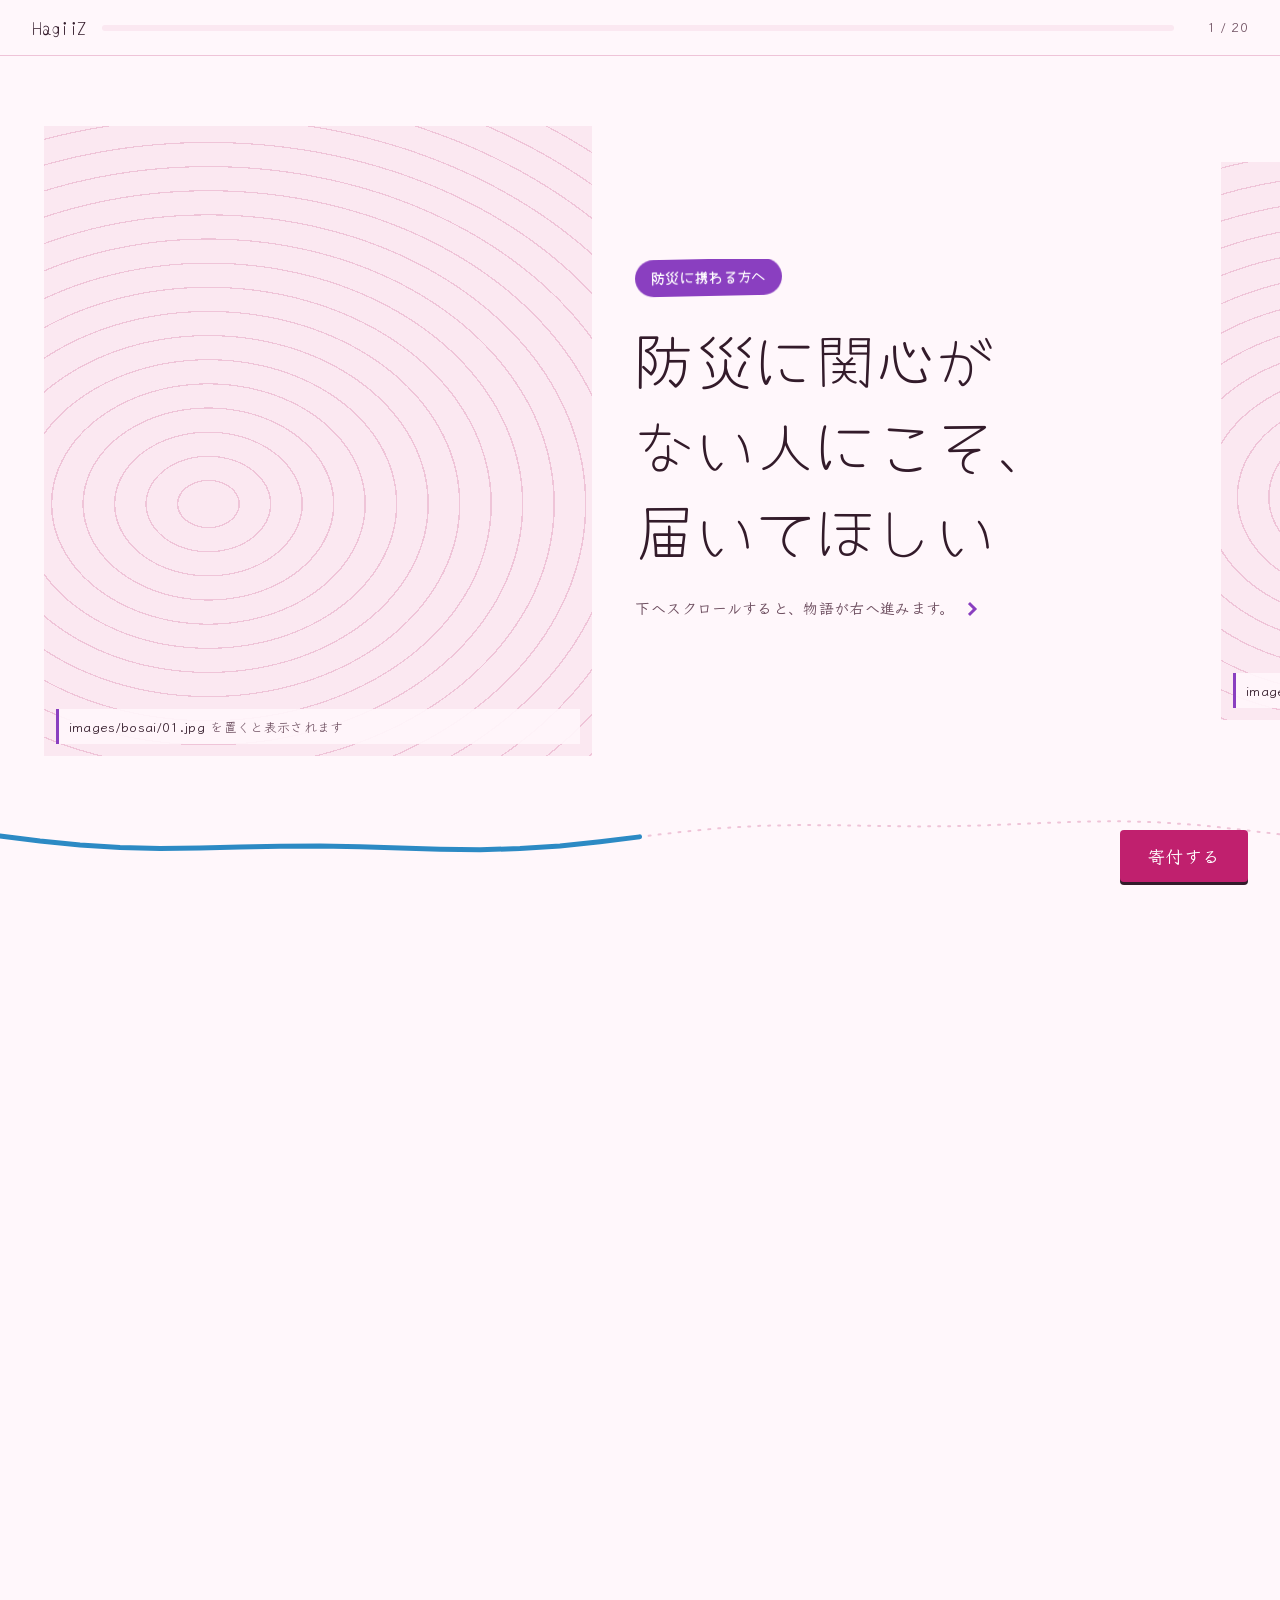
==== bosai.html @ 5668bf49 "Add files via upload" ====
<!doctype html>
<html lang="ja">
<head>
<meta charset="utf-8">
<meta name="viewport" content="width=device-width, initial-scale=1, viewport-fit=cover">
<title>防災に関心がない人にこそ、届いてほしい｜HagiiZ</title>
<meta name="description" content="防災に携わる方へ。本当に届けたい人は、防災の場にいない。東北大学発 HagiiZ 代表からのメッセージです。">

<!-- SNSで共有したときの表示（公開URLが決まったら https://〜 の部分を書き換えてください） -->
<meta property="og:type" content="article">
<meta property="og:title" content="防災に関心がない人にこそ、届いてほしい｜HagiiZ">
<meta property="og:description" content="防災に携わる方へ。本当に届けたい人は、防災の場にいない。東北大学発 HagiiZ 代表からのメッセージです。">
<meta property="og:image" content="https://USERNAME.github.io/REPOSITORY/images/ogp/bosai.jpg">
<meta name="twitter:card" content="summary_large_image">

<link rel="icon" href="data:image/svg+xml,<svg xmlns='http://www.w3.org/2000/svg' viewBox='0 0 100 100'><text y='.9em' font-size='90'>🌊</text></svg>">
<link rel="preconnect" href="https://fonts.googleapis.com">
<link rel="preconnect" href="https://fonts.gstatic.com" crossorigin>
<link href="https://fonts.googleapis.com/css2?family=Klee+One:wght@400;600&family=Yomogi&display=swap" rel="stylesheet">
<link rel="stylesheet" href="assets/css/style.css">
</head>
<body class="story" data-layer="bosai">

<header class="bar">
  <a class="logo" href="index.html">HagiiZ</a>
  <div class="bar-progress" role="progressbar" aria-label="読んだ量"><span class="bar-fill"></span></div>
  <span class="bar-count" aria-live="polite"></span>
</header>

<main id="story">
  <noscript><p style="padding:80px 20px">このページの表示には JavaScript を有効にしてください。</p></noscript>
</main>

<a class="btn btn--donate donate-fixed" data-donate href="#">寄付する</a>

<script src="assets/js/config.js"></script>
<script src="content/bosai.js"></script>
<script src="assets/js/common.js"></script>
<script src="assets/js/story.js"></script>
</body>
</html>
---- assets/css/style.css ----
:root {
  color-scheme: light;

  /* ブランドの基色 */
  --rose: #E24F93;          /* Webカラー。面・フレーム・大きな文字に */
  --rose-deep: #C0206E;     /* 白文字を載せる用（コントラスト 5.7:1） */
  --rose-pale: #FBD9E8;     /* うすいほう */

  --paper: #FFF7FB;         /* 読む面。ごく淡いピンク */
  --paper-2: #FBE8F1;
  --ink: #331B2A;           /* 濃い葡萄色。黒より刺さらない */
  --ink-2: #6E4F60;
  --contour: #EFC4D8;
  --water: #2C8AC4;         /* 水。ピンクとぶつからない澄んだ青 */
  --sun: #FFD84D;           /* 注意を引く黄 */

  --accent: var(--rose);
  --accent-ink: var(--rose-deep);
  --on-accent: #FFFFFF;

  --f-hand: "Yomogi", "Klee One", "Hiragino Maru Gothic ProN", "Yu Gothic", sans-serif;
  --f-body: "Klee One", "Hiragino Mincho ProN", "Yu Gothic", "Meiryo", sans-serif;
  --f-display: var(--f-hand);
  --f-pop: var(--f-hand);
  --f-num: var(--f-hand);

  --bar-h: 56px;
  --safe-b: env(safe-area-inset-bottom, 0px);
}

/* 分野ごとの色（すべて基色と同じ温度に揃える） */
[data-layer="doboku"]  { --accent: #F2B035; --accent-ink: #8A5B00; --on-accent: #331B2A; }  /* 安全標識の黄 */
[data-layer="bosai"]   { --accent: #8A3FC0; --accent-ink: #6E2AA0; --on-accent: #FFFFFF; }  /* 警戒レベルの紫 */
[data-layer="science"] { --accent: #17A67F; --accent-ink: #0E7357; --on-accent: #FFFFFF; }  /* 観察ノートの緑 */

*, *::before, *::after { box-sizing: border-box; }

html { -webkit-text-size-adjust: 100%; }

body {
  margin: 0;
  background: var(--paper);
  color: var(--ink);
  font-family: var(--f-body);
  font-size: 17px;
  line-height: 1.9;
  letter-spacing: 0.02em;
  font-feature-settings: "palt" 0;
}

img { max-width: 100%; display: block; }
a { color: inherit; }

:focus-visible {
  outline: 3px solid var(--accent);
  outline-offset: 3px;
}

strong { font-weight: 700; }

/* ---------- 等高線の地模様（画像が無いときの表示） ---------- */
.img-slot {
  position: relative;
  width: 100%;
  height: 100%;
  min-height: 200px;
  overflow: hidden;
  background-color: var(--paper-2);
  background-image:
    repeating-radial-gradient(ellipse 120% 80% at 30% 60%,
      transparent 0 30px, var(--contour) 30px 31.5px);
  background-blend-mode: normal;
}
.img-slot img {
  width: 100%;
  height: 100%;
  object-fit: cover;
}
.img-slot.has-img { background: none; }
.img-label {
  position: absolute;
  left: 12px;
  bottom: 12px;
  right: 12px;
  font-size: 13px;
  line-height: 1.5;
  color: var(--ink-2);
  background: rgba(255, 247, 251, 0.92);
  padding: 8px 10px;
  border-left: 3px solid var(--accent);
}
.img-label code {
  font-family: var(--f-body);
  font-weight: 700;
  color: var(--ink);
}
.img-slot.has-img .img-label { display: none; }

/* ---------- ボタン ---------- */
.btn {
  display: inline-flex;
  align-items: center;
  justify-content: center;
  min-height: 52px;
  padding: 0 28px;
  border-radius: 4px;
  font-family: var(--f-body);
  font-weight: 700;
  font-size: 17px;
  text-decoration: none;
  letter-spacing: 0.06em;
  transition: transform .15s ease, box-shadow .15s ease;
}
.btn--donate {
  background: var(--rose-deep);
  color: #fff;
  box-shadow: 0 3px 0 var(--ink);
}
.btn--donate:hover { transform: translateY(-1px); box-shadow: 0 4px 0 var(--ink); }
.btn--donate:active { transform: translateY(2px); box-shadow: 0 1px 0 var(--ink); }
.btn--sub {
  border: 2px solid var(--ink);
  color: var(--ink);
  background: var(--paper);
}
.btn--sub:hover { background: var(--ink); color: var(--paper); }

/* =========================================================
   トップページ
   ========================================================= */

.top-head {
  display: flex;
  align-items: center;
  gap: 16px;
  flex-wrap: wrap;
  padding: 16px clamp(16px, 4vw, 48px);
}
.logo {
  font-family: var(--f-num);
  font-weight: 400;
  font-size: 26px;
  letter-spacing: -0.02em;
  text-decoration: none;
}
.head-tag {
  font-size: 13px;
  font-weight: 700;
  color: var(--ink-2);
  border: 2px solid var(--ink);
  border-radius: 999px;
  padding: 3px 12px;
}

.eyebrow {
  display: inline-block;
  margin: 0 0 14px;
  border: 2px solid var(--ink);
  font-family: var(--f-pop);
  font-weight: 400;
  font-size: 14px;
  color: var(--ink);
  background: var(--sun);
  padding: 5px 14px;
  border-radius: 999px;
  transform: rotate(-1.2deg);
}

/* ---- ヒーロー：ミニ模型 ---- */
.hero2 {
  background: var(--rose);
  color: #fff;
  border-bottom: 4px solid var(--ink);
  padding: clamp(28px, 5vw, 68px) clamp(16px, 4vw, 48px) clamp(44px, 6vw, 84px);
  background: var(--rose);
  border-bottom: 3px solid var(--ink);
}
.hero2 .eyebrow { background: var(--paper); }
.hero2-inner {
  max-width: 1200px;
  margin: 0 auto;
  display: grid;
  grid-template-columns: minmax(0, 1fr) minmax(0, 1.05fr);
  gap: clamp(28px, 4vw, 64px);
  align-items: center;
}
.hero2 h1 {
  font-family: var(--f-pop);
  font-weight: 400;
  font-size: clamp(30px, 5.2vw, 60px);
  line-height: 1.35;
  letter-spacing: -0.01em;
  margin: 0 0 20px;
  word-break: auto-phrase;
}
.model-water { transform: none; }
.hero2-lead {
  margin: 0;
  color: #fff;
  font-size: 19px;
  font-weight: 600;
  line-height: 1.85;
  max-width: 30em;
}

.model-wrap { text-align: center; }
.model {
  border: 4px solid var(--ink);
  border-radius: 18px;
  overflow: hidden;
  box-shadow: 8px 8px 0 var(--ink);
  background: #EAF0F2;
}
.model svg { display: block; width: 100%; height: auto; }
.model-water { transition: y .7s cubic-bezier(.3,.8,.4,1), height .7s cubic-bezier(.3,.8,.4,1); }
.model-flood { transition: opacity .5s ease .5s; }
.model.is-flooded .model-flood { opacity: .8; }

.model-rain.is-raining line { animation: drop .75s linear; }
.model-rain.is-raining { opacity: 1; }
@keyframes drop {
  from { transform: translateY(0); opacity: 0; }
  20%  { opacity: 1; }
  to   { transform: translateY(230px); opacity: 0; }
}

.model-caption {
  color: #fff;
  min-height: 3.4em;
  margin: 18px 0 14px;
  font-family: var(--f-pop);
  font-weight: 600;
  font-size: clamp(19px, 1.8vw, 21px);
  line-height: 1.7;
}
.model-actions {
  display: flex;
  align-items: center;
  justify-content: center;
  gap: 16px;
  flex-wrap: wrap;
}
.btn--pour {
  background: var(--sun);
  color: var(--ink);
  border: 0;
  cursor: pointer;
  font-family: var(--f-pop);
  box-shadow: 0 4px 0 var(--ink);
}
.btn--pour:hover { transform: translateY(-2px); box-shadow: 0 6px 0 var(--ink); }
.btn--pour:active { transform: translateY(3px); box-shadow: 0 1px 0 var(--ink); }
.btn-text {
  background: none;
  border: 0;
  cursor: pointer;
  font-family: var(--f-body);
  font-size: 15px;
  color: #fff;
  text-decoration: underline;
  text-underline-offset: 3px;
  padding: 8px;
}

/* ---- 数字 ---- */
.stats {
  background: var(--ink);
  color: var(--paper);
  border-bottom: 3px solid var(--ink);
  padding: clamp(28px, 4vw, 48px) clamp(16px, 4vw, 48px);
}
.stats ul {
  max-width: 1200px;
  margin: 0 auto;
  padding: 0;
  list-style: none;
  display: grid;
  grid-template-columns: repeat(4, 1fr);
  gap: clamp(16px, 2vw, 32px);
}
.stats li {
  display: flex;
  flex-direction: column;
  gap: 2px;
  border-left: 3px solid var(--sun);
  padding-left: 16px;
}
.stats-num {
  font-family: var(--f-num);
  font-weight: 400;
  font-size: clamp(38px, 5vw, 60px);
  line-height: 1;
  color: var(--sun);
}
.stats-unit { font-family: var(--f-pop); font-weight: 700; font-size: 15px; }
.stats-label { font-size: 13px; line-height: 1.6; color: rgba(255, 247, 251, .82); }

/* ---- 流れる帯 ---- */
.ticker {
  overflow: hidden;
  background: var(--rose-pale);
  border-top: 3px solid var(--ink);
  border-bottom: 3px solid var(--ink);
  padding: 10px 0;
}
.ticker-track {
  display: flex;
  width: max-content;
  gap: 40px;
  animation: ticker 38s linear infinite;
}
.ticker-track span {
  font-family: var(--f-pop);
  font-weight: 400;
  font-size: 18px;
  white-space: nowrap;
}
.ticker-track span::before { content: "#"; opacity: .45; margin-right: 3px; }
@keyframes ticker { to { transform: translateX(-50%); } }
@media (prefers-reduced-motion: reduce) { .ticker-track { animation: none; } }

/* ---- 代表のあいさつ ---- */
.greeting { padding: clamp(40px, 6vw, 80px) clamp(16px, 4vw, 48px); }
.greeting-inner {
  max-width: 1200px;
  margin: 0 auto;
  display: grid;
  grid-template-columns: minmax(0, 0.8fr) minmax(0, 1.4fr);
  gap: clamp(24px, 4vw, 56px);
  align-items: center;
}
.greeting h2 {
  word-break: auto-phrase;
  font-family: var(--f-pop);
  font-weight: 400;
  font-size: clamp(24px, 3.4vw, 38px);
  line-height: 1.45;
  margin: 0 0 14px;
}
.greeting-sign { margin: 0; font-weight: 700; }
.video-frame {
  position: relative;
  width: 100%;
  aspect-ratio: 16 / 9;
  background: var(--ink);
  border: 4px solid var(--ink);
  border-radius: 16px;
  overflow: hidden;
  box-shadow: 8px 8px 0 var(--rose);
}
.video-frame iframe,
.video-frame video,
.video-frame .img-slot {
  position: absolute;
  inset: 0;
  width: 100%;
  height: 100%;
  border: 0;
}

/* ---- 3つの入口 ---- */
.doors {
  padding: clamp(40px, 6vw, 72px) clamp(16px, 4vw, 48px) clamp(48px, 7vw, 88px);
  background: var(--paper-2);
  border-top: 4px solid var(--ink);
}
.doors-head { max-width: 1200px; margin: 0 auto clamp(24px, 3vw, 40px); }
.doors-title {
  font-family: var(--f-pop);
  font-weight: 400;
  font-size: clamp(24px, 3.4vw, 40px);
  line-height: 1.45;
  margin: 0;
  word-break: auto-phrase;
}
.doors-grid {
  max-width: 1200px;
  margin: 0 auto;
  display: grid;
  grid-template-columns: repeat(3, 1fr);
  gap: clamp(18px, 2.4vw, 32px);
}
.door {
  display: flex;
  flex-direction: column;
  text-decoration: none;
  color: var(--ink);
  background: var(--paper);
  border: 3px solid var(--ink);
  border-radius: 18px;
  overflow: hidden;
  box-shadow: 7px 7px 0 var(--accent);
  transition: transform .18s ease, box-shadow .18s ease;
}
.door:nth-child(1) { transform: rotate(-0.7deg); }
.door:nth-child(3) { transform: rotate(0.7deg); }
.door:hover { transform: translate(-3px, -3px) rotate(0deg); box-shadow: 12px 12px 0 var(--accent); }

.door-phone {
  position: relative;
  margin: 16px 16px 0;
  border: 3px solid var(--ink);
  border-radius: 22px;
  overflow: hidden;
  background: var(--paper-2);
}
.door-notch {
  position: absolute;
  top: 0; left: 50%;
  transform: translateX(-50%);
  width: 84px; height: 16px;
  background: var(--ink);
  border-bottom-left-radius: 12px;
  border-bottom-right-radius: 12px;
  z-index: 2;
}
.door-phone .img-slot { aspect-ratio: 3 / 4; height: auto; min-height: 0; }

.door-body {
  display: flex;
  flex-direction: column;
  gap: 10px;
  padding: 16px 18px 20px;
  flex: 1;
}
.door-pill {
  align-self: flex-start;
  font-family: var(--f-pop);
  font-size: 13px;
  font-weight: 900;
  color: var(--on-accent);
  background: var(--accent);
  padding: 4px 12px;
  border-radius: 999px;
}
.door-title {
  font-family: var(--f-pop);
  font-weight: 400;
  font-size: clamp(18px, 1.6vw, 21px);
  line-height: 1.55;
  flex: 1;
  word-break: auto-phrase;
}
.door-go {
  align-self: flex-start;
  margin-top: 6px;
  padding: 9px 18px;
  border: 2px solid var(--ink);
  border-radius: 999px;
  font-family: var(--f-pop);
  font-weight: 400;
  font-size: 15px;
}
.door:hover .door-go { background: var(--ink); color: var(--paper); }

/* ---- 支援 ---- */
.support {
  background: var(--rose);
  color: #fff;
  border-top: 4px solid var(--ink);
  padding: clamp(48px, 7vw, 88px) clamp(16px, 4vw, 48px);
  border-top: 3px solid var(--ink);
  background: var(--rose);
}
.support-inner { max-width: 760px; margin: 0 auto; text-align: center; }
.support h2 {
  font-family: var(--f-pop);
  font-weight: 400;
  font-size: clamp(24px, 3.4vw, 38px);
  line-height: 1.45;
  margin: 0 0 12px;
}
.support p { margin: 0 0 26px; color: #fff; font-size: 19px; font-weight: 600; }
.support .btn--donate { background: var(--sun); color: var(--ink); }
.support .btn--sub { border-color: #fff; color: #fff; background: transparent; }
.support .btn--sub:hover { background: #fff; color: var(--rose-deep); }
.btn-row { display: flex; flex-wrap: wrap; gap: 14px; justify-content: center; }
.btn--lg { min-height: 62px; padding: 0 44px; font-size: 19px; }

.site-foot {
  padding: 32px clamp(16px, 4vw, 48px) calc(96px + var(--safe-b));
  border-top: 1px solid var(--contour);
  font-size: 14px;
  color: var(--ink-2);
}
.site-foot ul {
  list-style: none;
  margin: 0 0 16px;
  padding: 0;
  display: flex;
  flex-wrap: wrap;
  gap: 8px 22px;
}
.site-foot a { text-underline-offset: 3px; }

/* =========================================================
   物語ページ
   ========================================================= */

.bar {
  position: fixed;
  top: 0; left: 0; right: 0;
  z-index: 20;
  height: var(--bar-h);
  display: flex;
  align-items: center;
  gap: 16px;
  padding: 0 clamp(14px, 3vw, 32px);
  background: rgba(255, 247, 251, 0.94);
  backdrop-filter: blur(6px);
  -webkit-backdrop-filter: blur(6px);
  border-bottom: 1px solid var(--contour);
}
.bar .logo { font-size: 18px; }
.bar-progress {
  flex: 1;
  height: 6px;
  background: var(--paper-2);
  border-radius: 3px;
  overflow: hidden;
}
.bar-fill {
  display: block;
  height: 100%;
  width: 0%;
  background: var(--accent);
}
.bar-count {
  font-size: 13px;
  font-weight: 700;
  color: var(--ink-2);
  min-width: 4.5em;
  text-align: right;
  font-variant-numeric: tabular-nums;
}

.donate-fixed {
  position: fixed;
  right: clamp(14px, 3vw, 32px);
  bottom: calc(18px + var(--safe-b));
  z-index: 30;
}

/* ----- 場面（縦並び＝スマホ・既定） ----- */
.flow { position: relative; padding-top: var(--bar-h); }
.flow-track { position: relative; }

.scene {
  position: relative;
  padding: 36px 20px 40px 38px;
  border-left: 4px solid var(--paper-2);
  margin-left: 14px;
}
/* 縦の川：読んだところまで水が流れる */
.flow-river-v {
  position: absolute;
  left: 14px;
  top: var(--bar-h);
  width: 4px;
  height: 0;
  background: var(--water);
  z-index: 1;
  pointer-events: none;
}
.scene-fig {
  margin: 0 0 22px;
  aspect-ratio: 4 / 3;
}
.scene-fig .img-slot { min-height: 0; }
.scene-text { max-width: 36em; }

.scene h2 {
  font-family: var(--f-pop);
  font-weight: 400;
  word-break: auto-phrase;
  font-size: clamp(22px, 2.4vw, 30px);
  line-height: 1.5;
  margin: 0 0 18px;
  padding-left: 14px;
  border-left: 5px solid var(--accent);
}
.scene p { margin: 0 0 1.1em; }
.scene p:last-child { margin-bottom: 0; }

/* 表紙 */
.scene--cover .cover-label {
  display: inline-block;
  font-family: var(--f-pop);
  font-size: 14px;
  font-weight: 900;
  color: var(--on-accent);
  background: var(--accent);
  padding: 5px 16px;
  border-radius: 999px;
  margin-bottom: 20px;
  transform: rotate(-1.2deg);
}
.scene--cover .cover-title,
.door-title,
.scene h2,
.doors-title {
  word-break: auto-phrase;
  text-wrap: balance;
}
.scene--cover .cover-title {
  font-family: var(--f-display);
  font-weight: 400;
  font-size: clamp(30px, 4.6vw, 60px);
  line-height: 1.45;
  letter-spacing: 0.02em;
  margin: 0 0 22px;
  border: 0;
  padding: 0;
}
.scene--cover .cover-hint {
  color: var(--ink-2);
  font-size: 15px;
  font-weight: 700;
  margin: 0;
}
.scene--cover .cover-hint::after {
  content: "";
  display: inline-block;
  width: 10px; height: 10px;
  margin-left: 10px;
  border-right: 3px solid var(--accent);
  border-bottom: 3px solid var(--accent);
  transform: rotate(45deg) translate(-2px, -2px);
  animation: nudge 1.6s ease-in-out infinite;
}
.is-horizontal .scene--cover .cover-hint::after { transform: rotate(-45deg); }
@keyframes nudge { 0%,100% { opacity: .35; } 50% { opacity: 1; } }
@media (prefers-reduced-motion: reduce) {
  .scene--cover .cover-hint::after { animation: none; }
}
.cover-hint .hint-h { display: none; }

/* メインコピー */
.scene--copy .scene-text p {
  font-family: var(--f-display);
  font-weight: 600;
  font-size: clamp(19px, 1.9vw, 24px);
  line-height: 1.85;
}
.scene--copy .scene-text strong { font-weight: 800; }

/* 箇条（実績・取り組み） */
.items {
  list-style: none;
  margin: 18px 0 0;
  padding: 0;
  counter-reset: item;
}
.items li {
  counter-increment: item;
  position: relative;
  padding: 0 0 18px 44px;
  margin-bottom: 18px;
  border-bottom: 1px solid var(--contour);
}
.items li:last-child { border-bottom: 0; margin-bottom: 0; }
.items li::before {
  content: counter(item);
  position: absolute;
  left: 0; top: 2px;
  width: 30px; height: 30px;
  display: grid;
  place-items: center;
  background: var(--accent);
  color: var(--on-accent);
  border-radius: 999px;
  font-family: var(--f-num);
  font-weight: 400;
  font-size: 15px;
  line-height: 1;
}
.items h3 {
  font-family: var(--f-pop);
  font-weight: 400;
  font-size: 17px;
  line-height: 1.6;
  margin: 0 0 4px;
}
.items p { margin: 0; font-size: 16px; line-height: 1.8; }
.items a {
  display: inline-block;
  margin-top: 6px;
  font-size: 15px;
  font-weight: 700;
  color: var(--accent-ink);
  text-underline-offset: 3px;
}

.win {
  margin-top: 24px;
  padding: 18px 20px;
  background: var(--ink);
  color: var(--paper);
}
.win-label {
  display: block;
  font-family: var(--f-pop);
  font-size: 14px;
  font-weight: 900;
  color: var(--accent);
  margin-bottom: 6px;
}
[data-layer="bosai"] .win-label { color: #C9A8EC; }
.win p { margin: 0; line-height: 1.8; }

/* 資金：水位計 */
.gauge {
  list-style: none;
  margin: 22px 0 0;
  padding: 0 0 0 26px;
  position: relative;
}
.gauge::before {
  content: "";
  position: absolute;
  left: 7px; top: 8px; bottom: 8px;
  width: 4px;
  background: linear-gradient(to top, var(--water) 0%, var(--water) 100%);
  opacity: .35;
}
.gauge li {
  position: relative;
  padding: 0 0 20px 14px;
}
.gauge li:last-child { padding-bottom: 0; }
.gauge li::before {
  content: "";
  position: absolute;
  left: -26px; top: 7px;
  width: 18px; height: 4px;
  background: var(--water);
}
.gauge-amount {
  font-family: var(--f-num);
  font-weight: 400;
  font-size: 28px;
  line-height: 1.3;
}
.gauge-goal {
  display: inline-block;
  margin-left: 8px;
  border-radius: 999px;
  font-family: var(--f-pop);
  font-size: 13px;
  font-weight: 700;
  color: var(--on-accent);
  background: var(--accent);
  padding: 2px 8px;
  vertical-align: middle;
}
.gauge h3 { font-size: 16px; margin: 2px 0; line-height: 1.6; }
.gauge p { margin: 0; font-size: 15px; line-height: 1.75; color: var(--ink-2); }

/* WIN：絵を置かず、言葉だけで見せる */
.scene--win {
  background: var(--ink);
  color: var(--paper);
  border-left-color: var(--ink);
}
.scene--win .win-label {
  display: inline-block;
  font-family: var(--f-pop);
  font-size: 14px;
  font-weight: 900;
  border-radius: 999px;
  color: var(--on-accent);
  background: var(--accent);
  padding: 4px 12px;
  margin-bottom: 22px;
}
.scene--win .scene-text p {
  font-family: var(--f-display);
  font-weight: 400;
  font-size: clamp(22px, 2.6vw, 34px);
  line-height: 1.7;
  word-break: auto-phrase;
}
.is-horizontal .scene.scene--win {
  width: min(70vw, 900px);
  grid-template-columns: minmax(0, 1fr);
}

/* 最後の関連リンク */
.scene--links { padding-bottom: calc(110px + var(--safe-b)); }
.scene--links h2 { font-size: 20px; }
.scene--links .story-links { flex-direction: column; border-top: 0; margin-top: 8px; padding-top: 0; }
.home-link {
  display: inline-block;
  margin-top: 18px;
  font-weight: 700;
  color: var(--accent-ink);
  text-underline-offset: 3px;
}
.is-horizontal .scene.scene--links {
  width: min(40vw, 480px);
  grid-template-columns: minmax(0, 1fr);
}

/* 結び */
.sign {
  margin-top: 26px;
  font-family: var(--f-display);
  font-weight: 400;
  font-size: 18px;
}
.cta-row { display: flex; flex-wrap: wrap; gap: 14px; margin-top: 26px; }
.story-links {
  list-style: none;
  margin: 28px 0 0;
  padding: 18px 0 0;
  border-top: 1px solid var(--contour);
  font-size: 14px;
  display: flex;
  flex-wrap: wrap;
  gap: 6px 20px;
}
.story-links a { text-underline-offset: 3px; color: var(--ink-2); }

.researchmap-link {
  display: inline-block;
  font-size: 15px;
  font-weight: 700;
  color: var(--accent-ink);
  text-underline-offset: 3px;
}

.back-home {
  display: block;
  padding: 40px 20px calc(110px + var(--safe-b)) 52px;
  font-size: 15px;
  color: var(--ink-2);
}

/* =========================================================
   横スクロール（PC）
   ========================================================= */
.is-horizontal .flow {
  padding-top: 0;
  height: var(--flow-h, 100vh);
}
.is-horizontal .flow-sticky {
  position: sticky;
  top: 0;
  height: 100vh;
  height: 100dvh;
  overflow: hidden;
}
.is-horizontal .flow-track {
  display: flex;
  height: 100%;
  will-change: transform;
}
.is-horizontal .flow-river-v { display: none; }

.is-horizontal .scene {
  flex: 0 0 auto;
  width: min(84vw, 1160px);
  height: 100%;
  margin: 0;
  border: 0;
  padding: calc(var(--bar-h) + 36px) clamp(28px, 3.4vw, 56px) 110px;
  display: grid;
  grid-template-columns: minmax(0, 1fr) minmax(0, 1fr);
  gap: clamp(28px, 3.4vw, 60px);
  align-items: center;
}
.is-horizontal .scene:first-child { padding-left: clamp(40px, 6vw, 96px); }
.is-horizontal .scene-fig {
  margin: 0;
  height: min(100%, 62vh);
  aspect-ratio: auto;
  align-self: center;
}
.is-horizontal .scene-text {
  max-height: 100%;
  overflow-y: auto;
  padding-right: 6px;
  scrollbar-width: thin;
}

/* 文字が多い場面：文字の列を広げる */
.is-horizontal .scene--wide {
  width: min(94vw, 1380px);
  grid-template-columns: minmax(0, 0.8fr) minmax(0, 1.2fr);
}
.is-horizontal .scene--wider {
  grid-template-columns: minmax(0, 0.55fr) minmax(0, 1.45fr);
}
.is-horizontal .scene--wider .items {
  display: grid;
  grid-template-columns: minmax(0, 1fr) minmax(0, 1fr);
  column-gap: 32px;
}
.is-horizontal .scene--wider .items li:nth-last-child(2):nth-child(odd) { border-bottom: 0; }

/* 画面が低く、それでも収まらない場面：絵を外し、文字を2列に並べる */
.is-horizontal .scene--textonly {
  grid-template-columns: minmax(0, 1fr);
}
.is-horizontal .scene--textonly .scene-fig { display: none; }
.is-horizontal .scene--textonly .scene-text {
  display: grid;
  grid-template-columns: minmax(0, 1fr) minmax(0, 1fr);
  column-gap: 48px;
  align-content: center;
}
.is-horizontal .scene--textonly .scene-text > h2,
.is-horizontal .scene--textonly .scene-text > .items,
.is-horizontal .scene--textonly .scene-text > .win,
.is-horizontal .scene--textonly .scene-text > .funds-grid,
.is-horizontal .scene--textonly .scene-text > .sign,
.is-horizontal .scene--textonly .scene-text > .cta-row,
.is-horizontal .scene--textonly .scene-text > .story-links {
  grid-column: 1 / -1;
}

/* 資金：説明と水位計を横に並べる */
.is-horizontal .funds-grid {
  display: grid;
  grid-template-columns: minmax(0, 1fr) minmax(0, 1fr);
  gap: 32px;
  align-items: start;
}
.is-horizontal .funds-grid .gauge { margin-top: 4px; }

/* 画面の低いPC（ノートPCなど） */
@media (min-width: 960px) and (max-height: 820px) {
  .is-horizontal .scene {
    padding-top: calc(var(--bar-h) + 18px);
    padding-bottom: 92px;
    font-size: 15.5px;
    line-height: 1.8;
  }
  .is-horizontal .scene h2 { font-size: 22px; margin-bottom: 12px; }
  .is-horizontal .scene p { margin-bottom: .8em; }
  .is-horizontal .items li { padding-bottom: 12px; margin-bottom: 12px; }
  .is-horizontal .items h3 { font-size: 15.5px; }
  .is-horizontal .items p { font-size: 14.5px; line-height: 1.7; }
  .is-horizontal .scene--copy .scene-text p { font-size: 19px; line-height: 1.75; }
  .is-horizontal .river { bottom: 22px; }
  .is-horizontal .gauge li { padding-bottom: 10px; }
  .is-horizontal .gauge-amount { font-size: 20px; }
  .is-horizontal .gauge h3 { font-size: 15px; }
  .is-horizontal .gauge p { font-size: 14px; line-height: 1.6; }
}

/* 表紙はタイトル優先 */
.is-horizontal .scene--cover {
  width: min(92vw, 1320px);
  grid-template-columns: minmax(0, 1.1fr) minmax(0, 1fr);
}
.is-horizontal .scene--cover .scene-fig { height: min(100%, 70vh); }
.is-horizontal .cover-hint .hint-v { display: none; }
.is-horizontal .cover-hint .hint-h { display: inline; }

/* 結びは最後に余白を残す */
.is-horizontal .scene--cta { width: min(92vw, 1240px); }
.is-horizontal .back-home { display: none; }

/* 横の川 */
.river {
  display: none;
}
.is-horizontal .river {
  display: block;
  z-index: 1;
  position: absolute;
  left: 0;
  bottom: 34px;
  height: 60px;
  pointer-events: none;
  overflow: visible;
}
.river-bed { fill: none; stroke: var(--contour); stroke-width: 2; stroke-dasharray: 2 8; stroke-linecap: round; }
.river-flow { fill: none; stroke: var(--water); stroke-width: 5; stroke-linecap: round; }

/* =========================================================
   レスポンシブ
   ========================================================= */
@media (max-width: 959px) {
  .hero2-inner, .greeting-inner { grid-template-columns: 1fr; }
  .greeting-inner { gap: 20px; }
  .doors-grid { grid-template-columns: 1fr; }
  .stats ul { grid-template-columns: 1fr 1fr; }
  .door { flex-direction: row; align-items: stretch; }
  .door-phone { margin: 14px 0 14px 14px; width: 38%; flex: 0 0 38%; }
  .door-phone .img-slot { aspect-ratio: 3 / 4; height: 100%; }
  .door-body { padding: 14px 16px 16px; }
  .donate-fixed {
    left: 0; right: 0; bottom: 0;
    border-radius: 0;
    min-height: calc(56px + var(--safe-b));
    padding-bottom: var(--safe-b);
    box-shadow: 0 -1px 0 var(--ink);
  }
  .donate-fixed:hover, .donate-fixed:active { transform: none; box-shadow: 0 -1px 0 var(--ink); }
  .bar .logo { font-size: 16px; }
}
@media (max-width: 520px) {
  body { font-size: 16px; }
  .door { flex-direction: column; }
  .door-phone { width: auto; flex: none; margin: 14px 14px 0; }
  .door-phone .img-slot { aspect-ratio: 16 / 10; }
  .stats li { padding-left: 12px; }
  .scene { padding: 30px 16px 34px 28px; margin-left: 10px; }
  .flow-river-v { left: 10px; }
  .back-home { padding-left: 38px; }
}

@media (prefers-reduced-motion: reduce) {
  * { transition: none !important; }
}
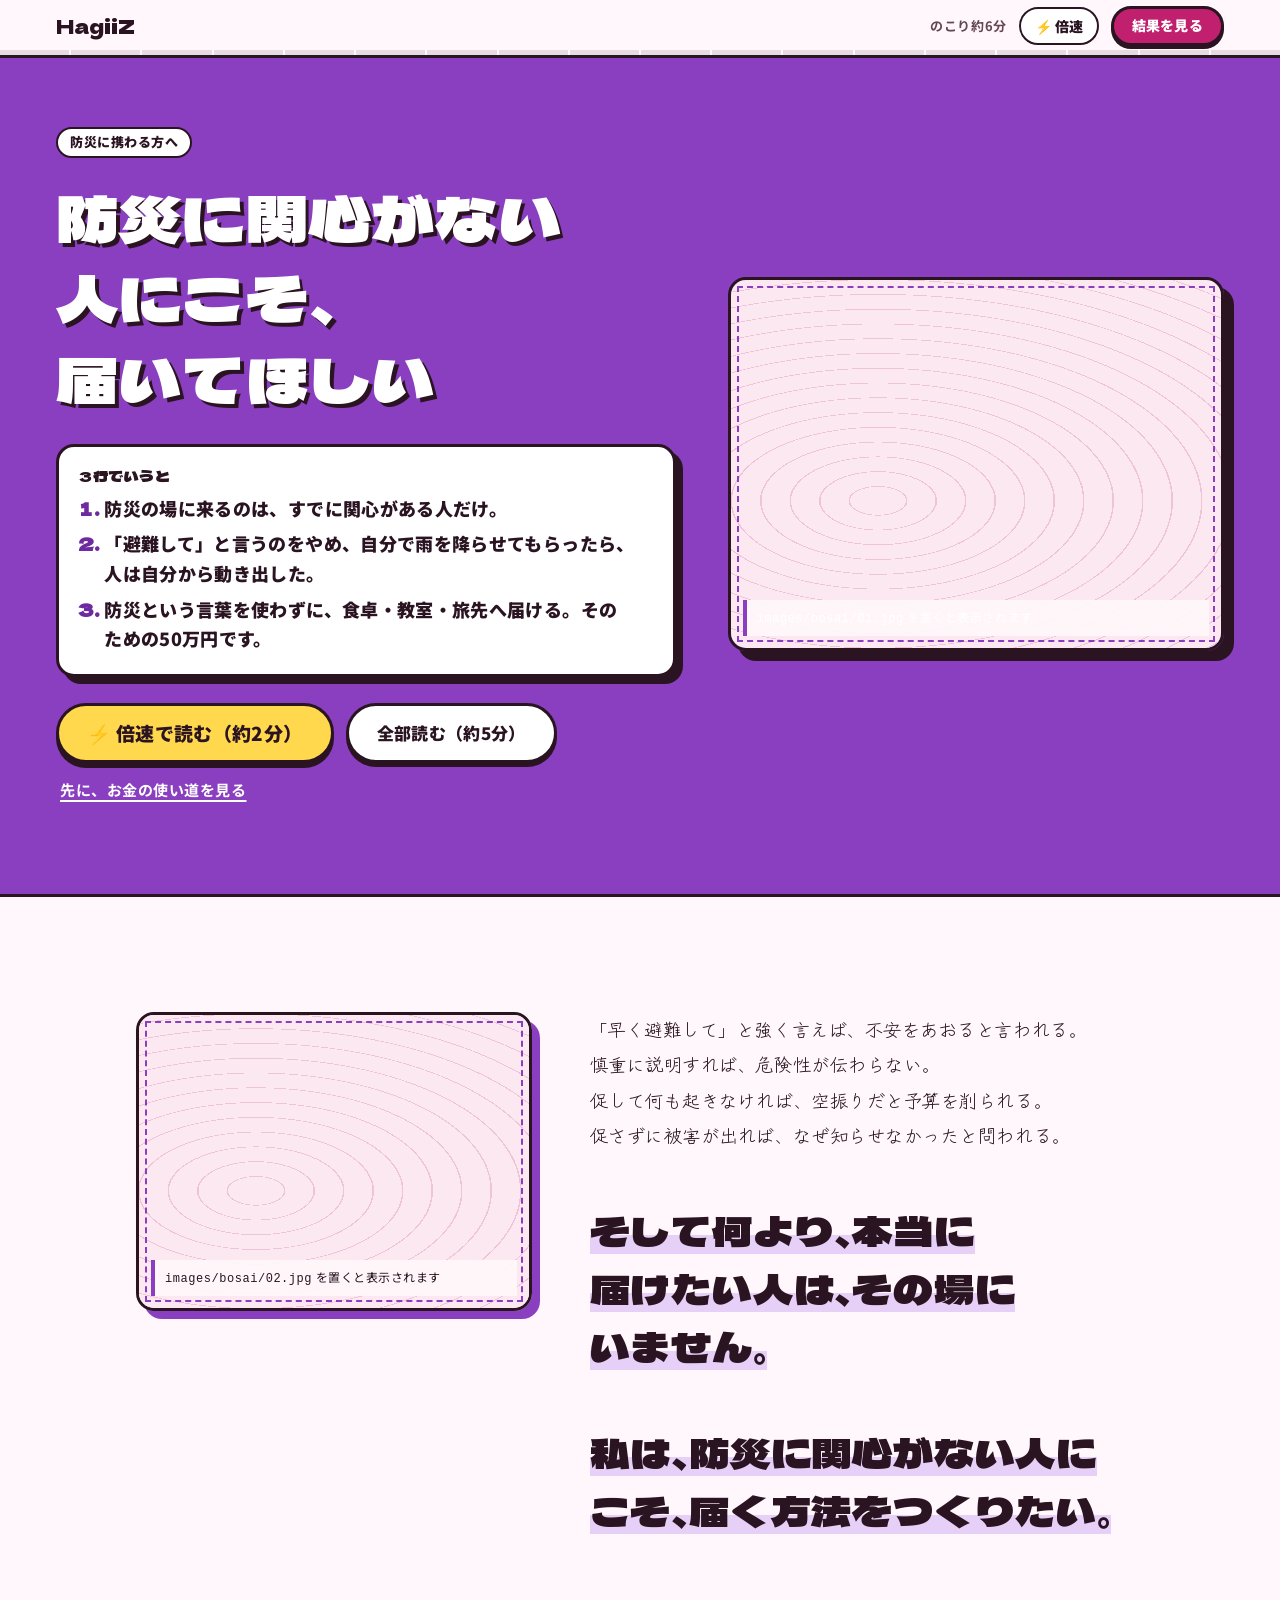
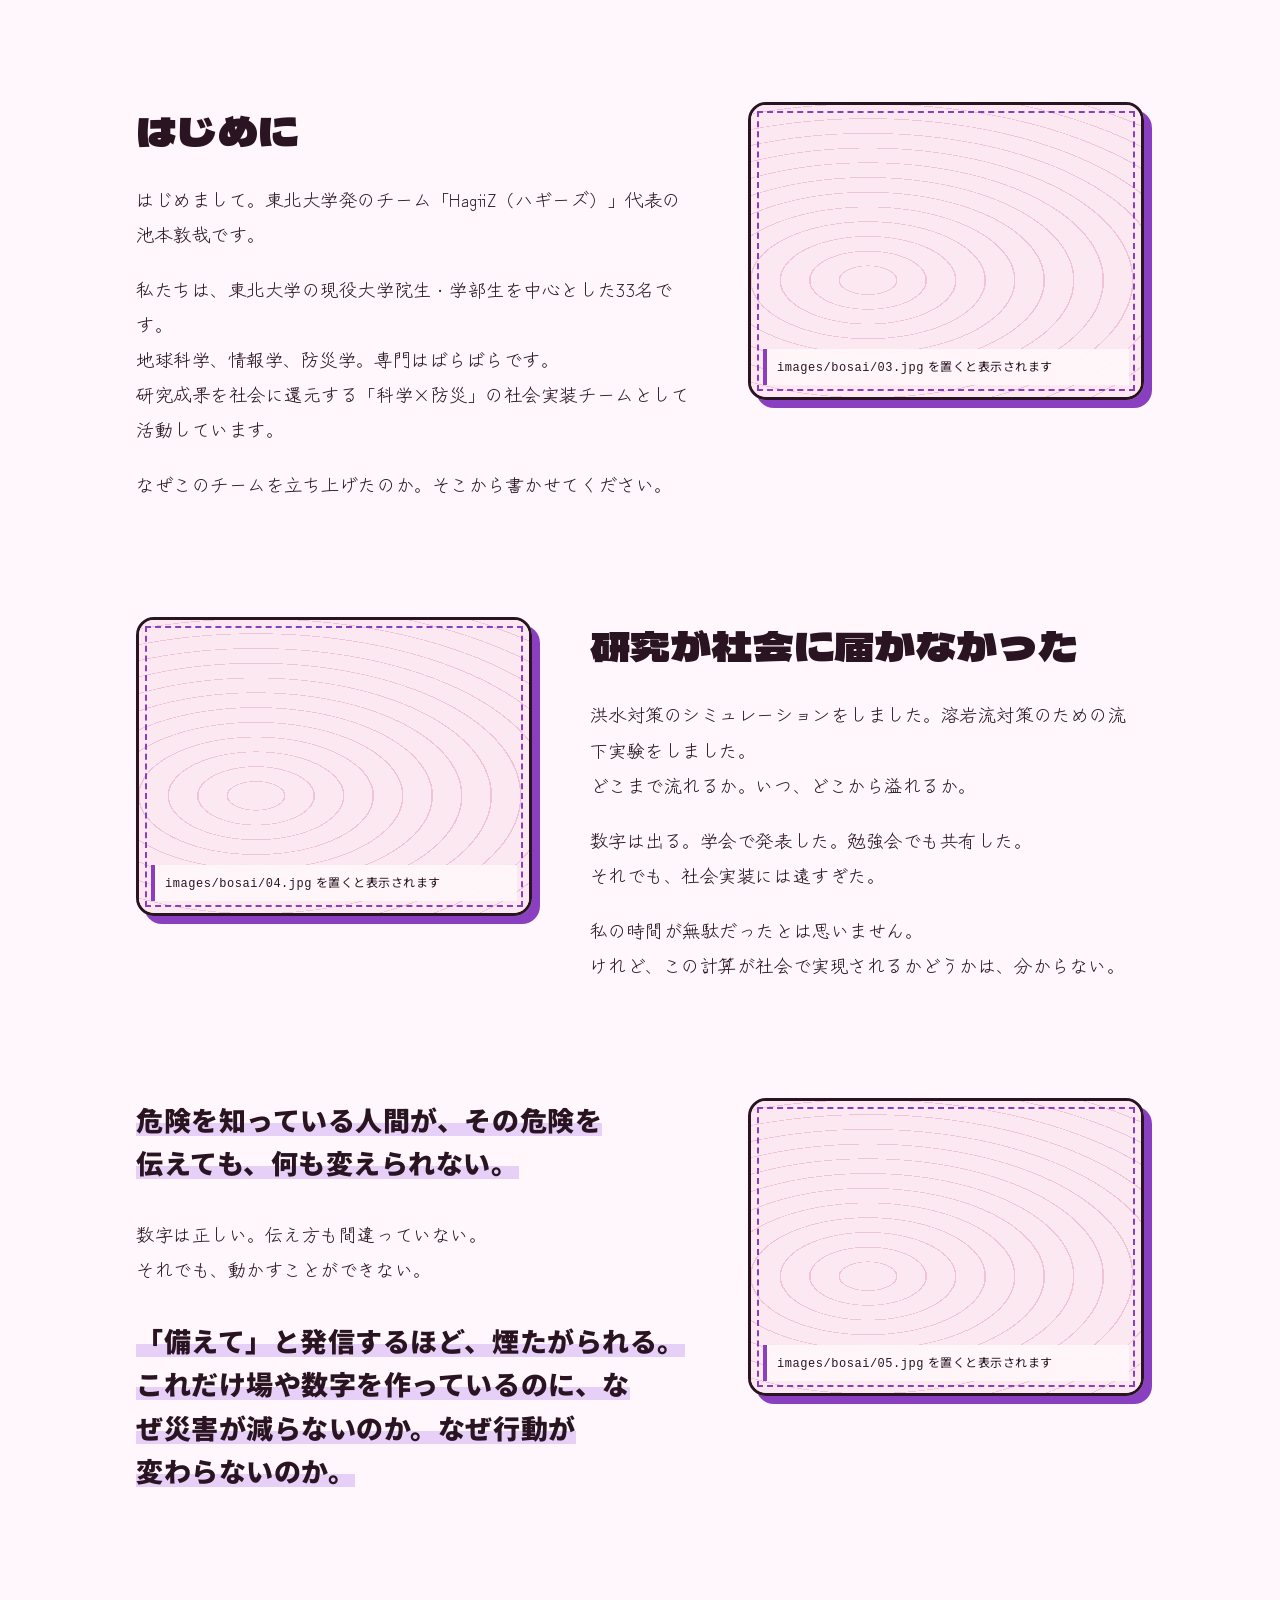
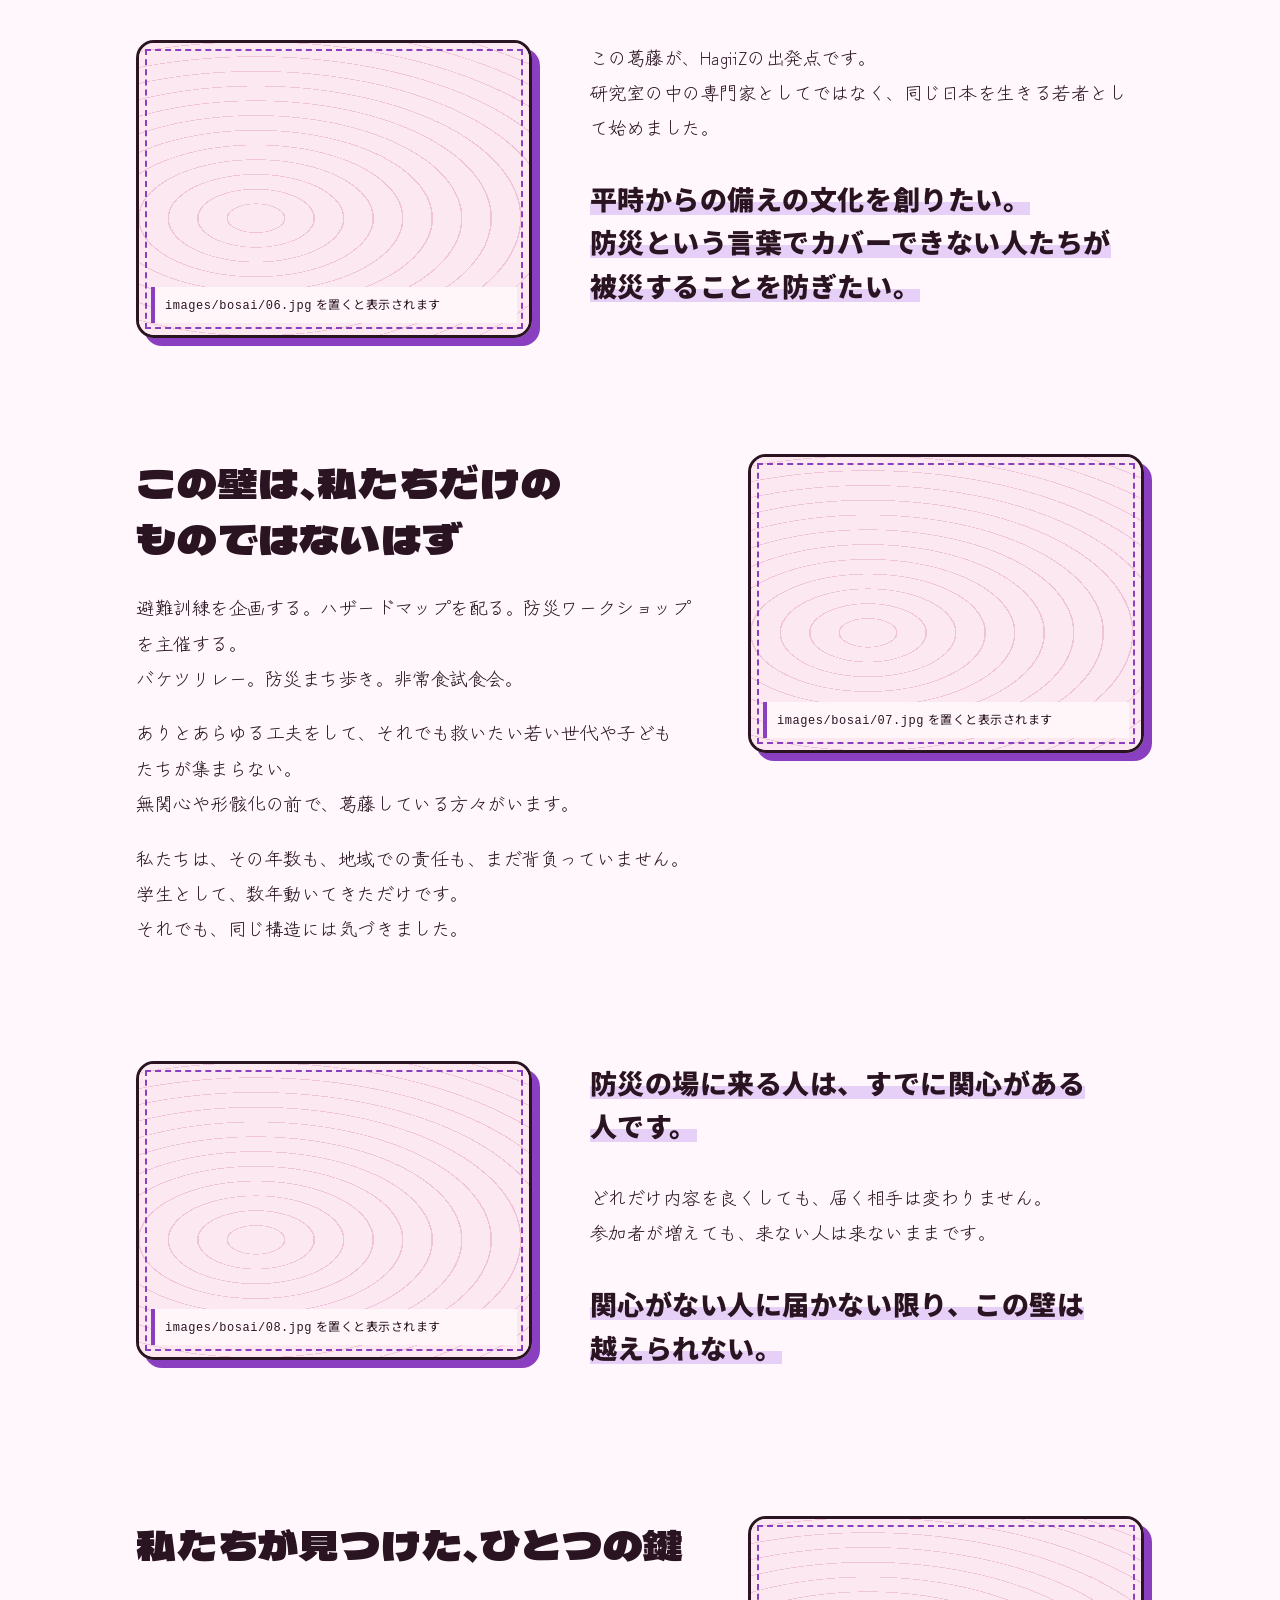
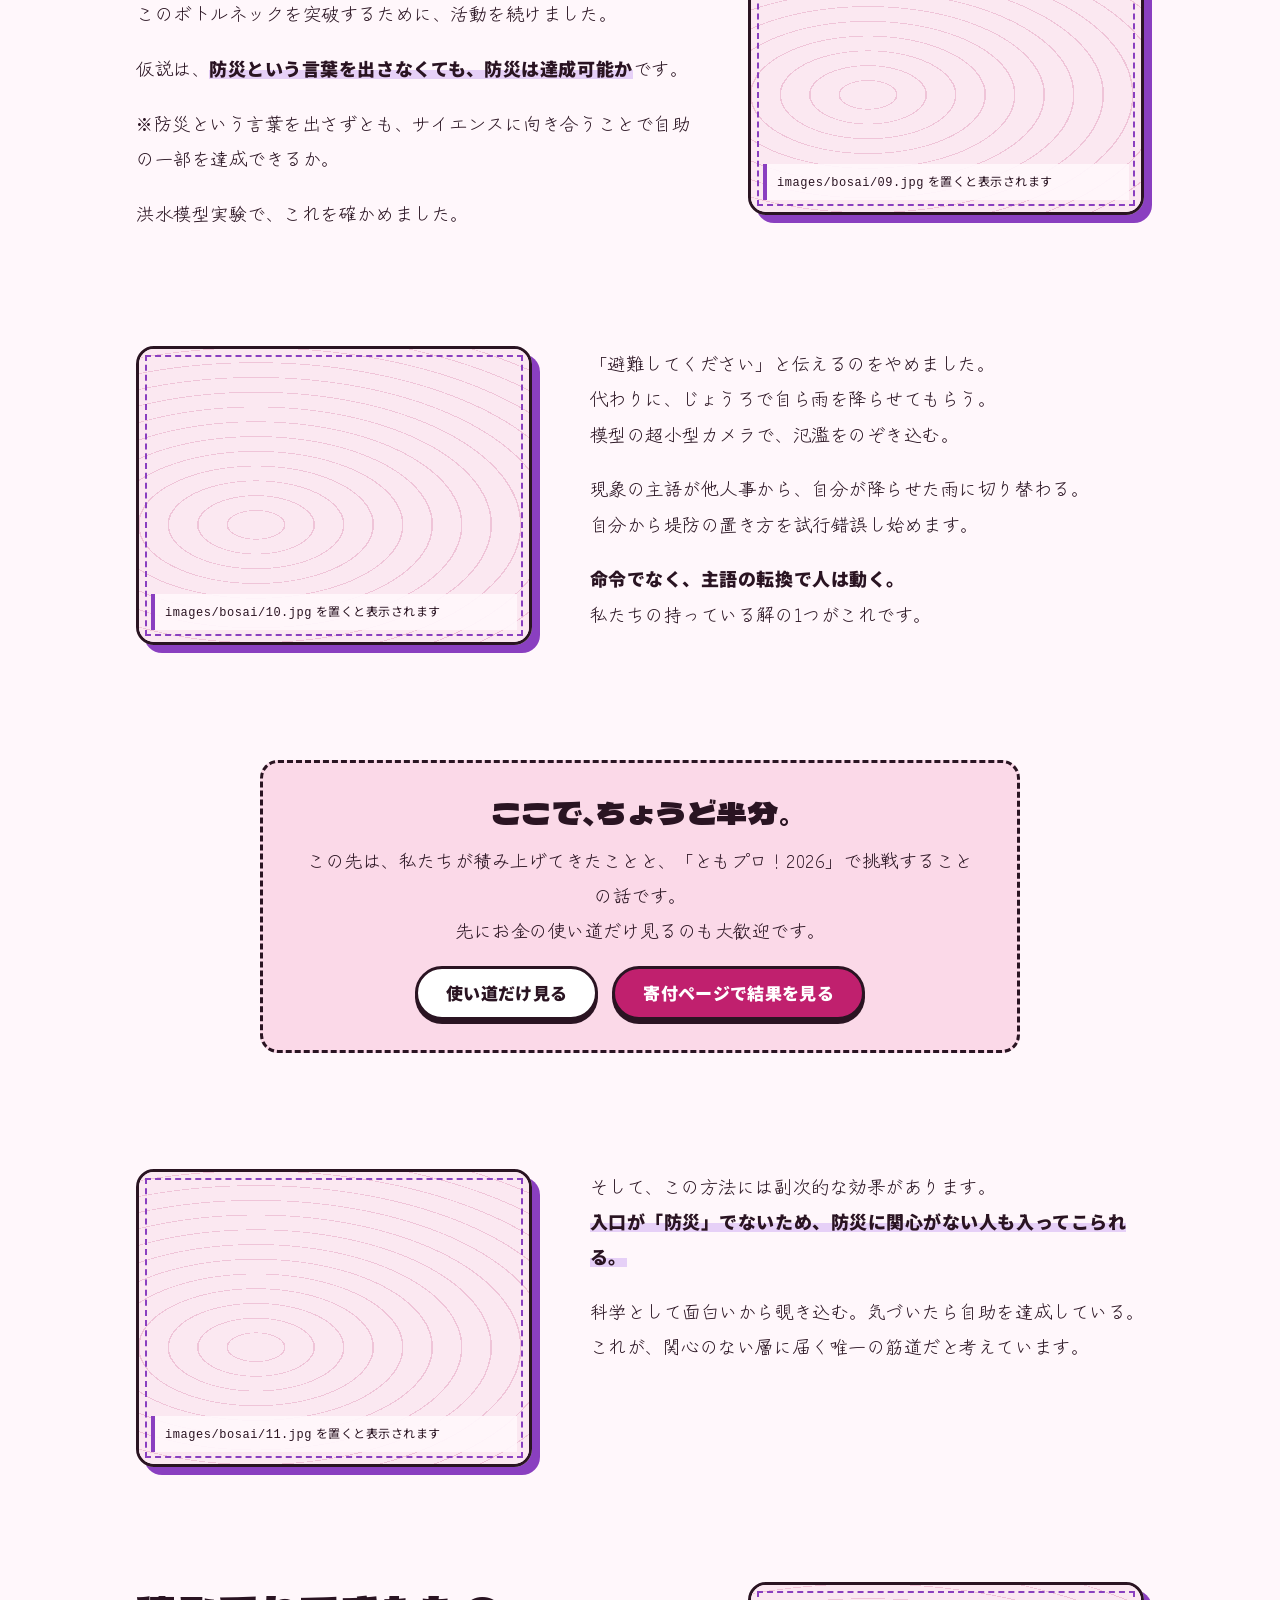
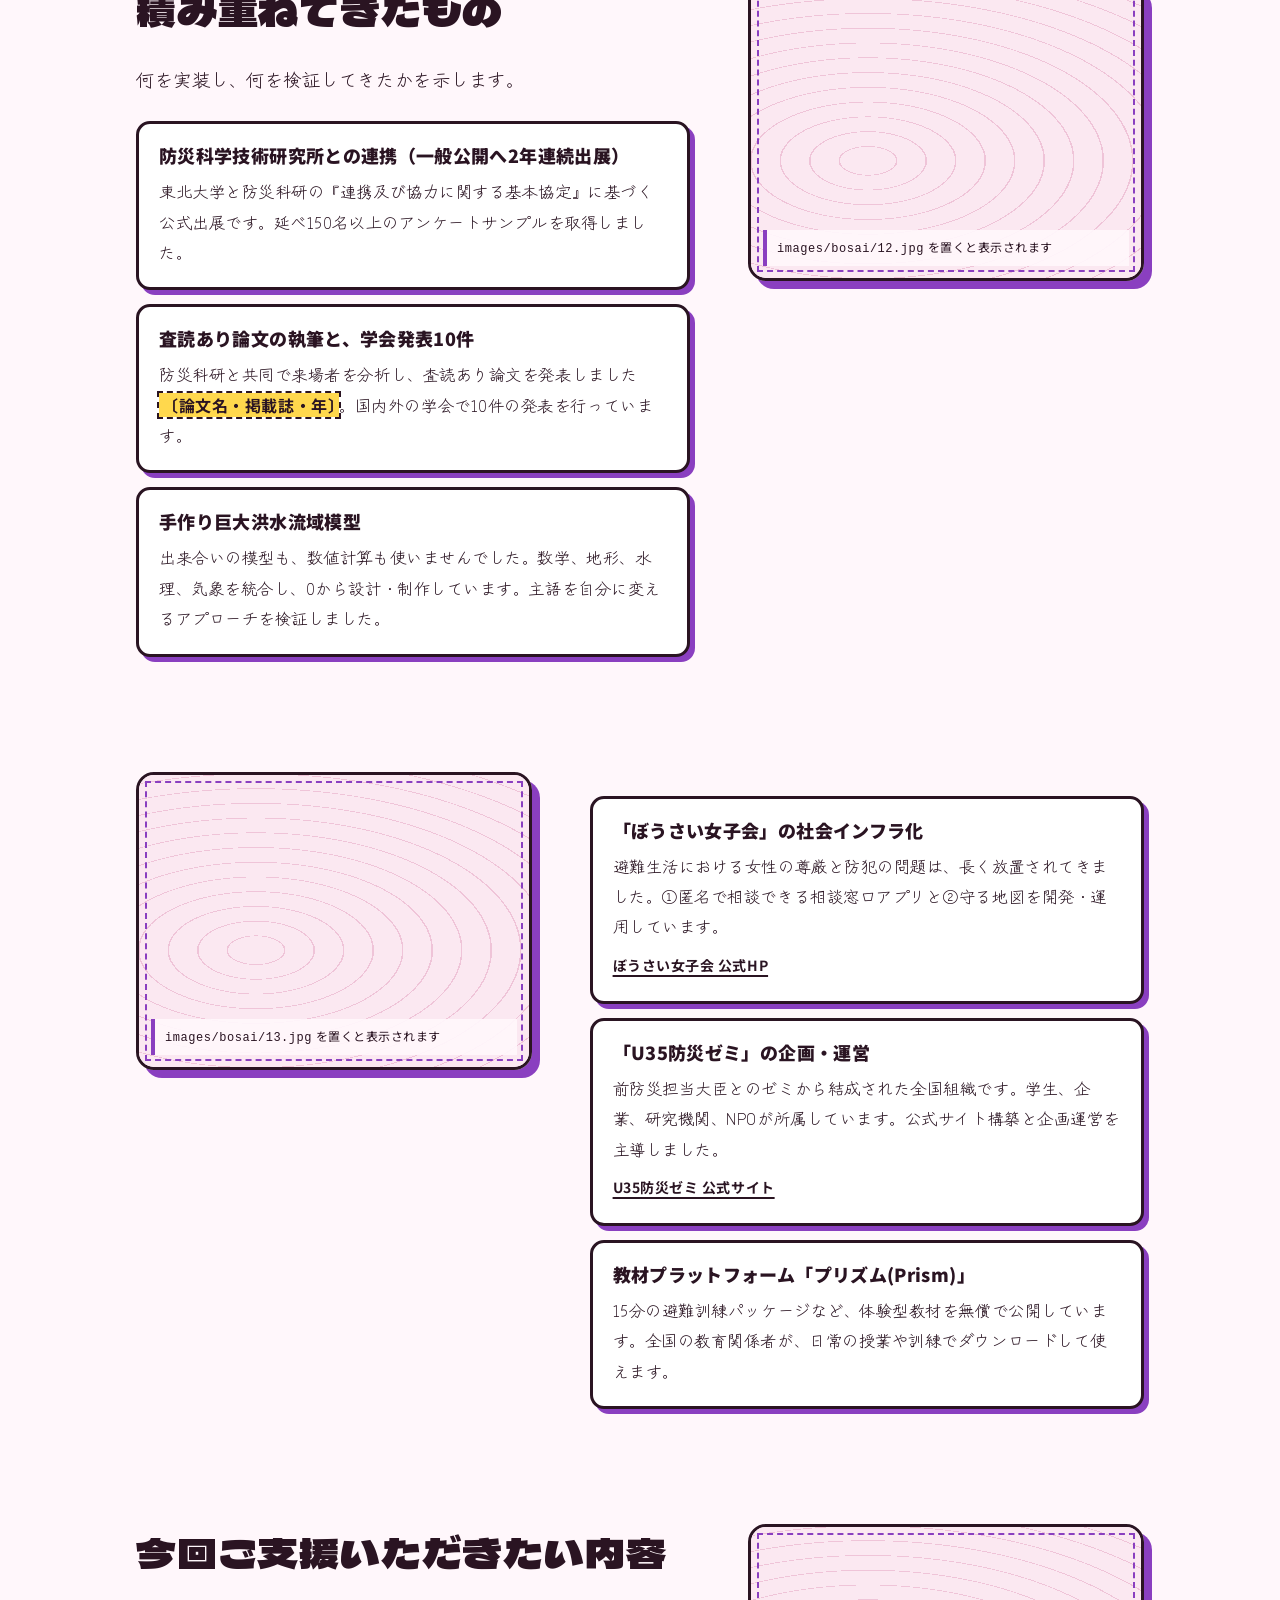
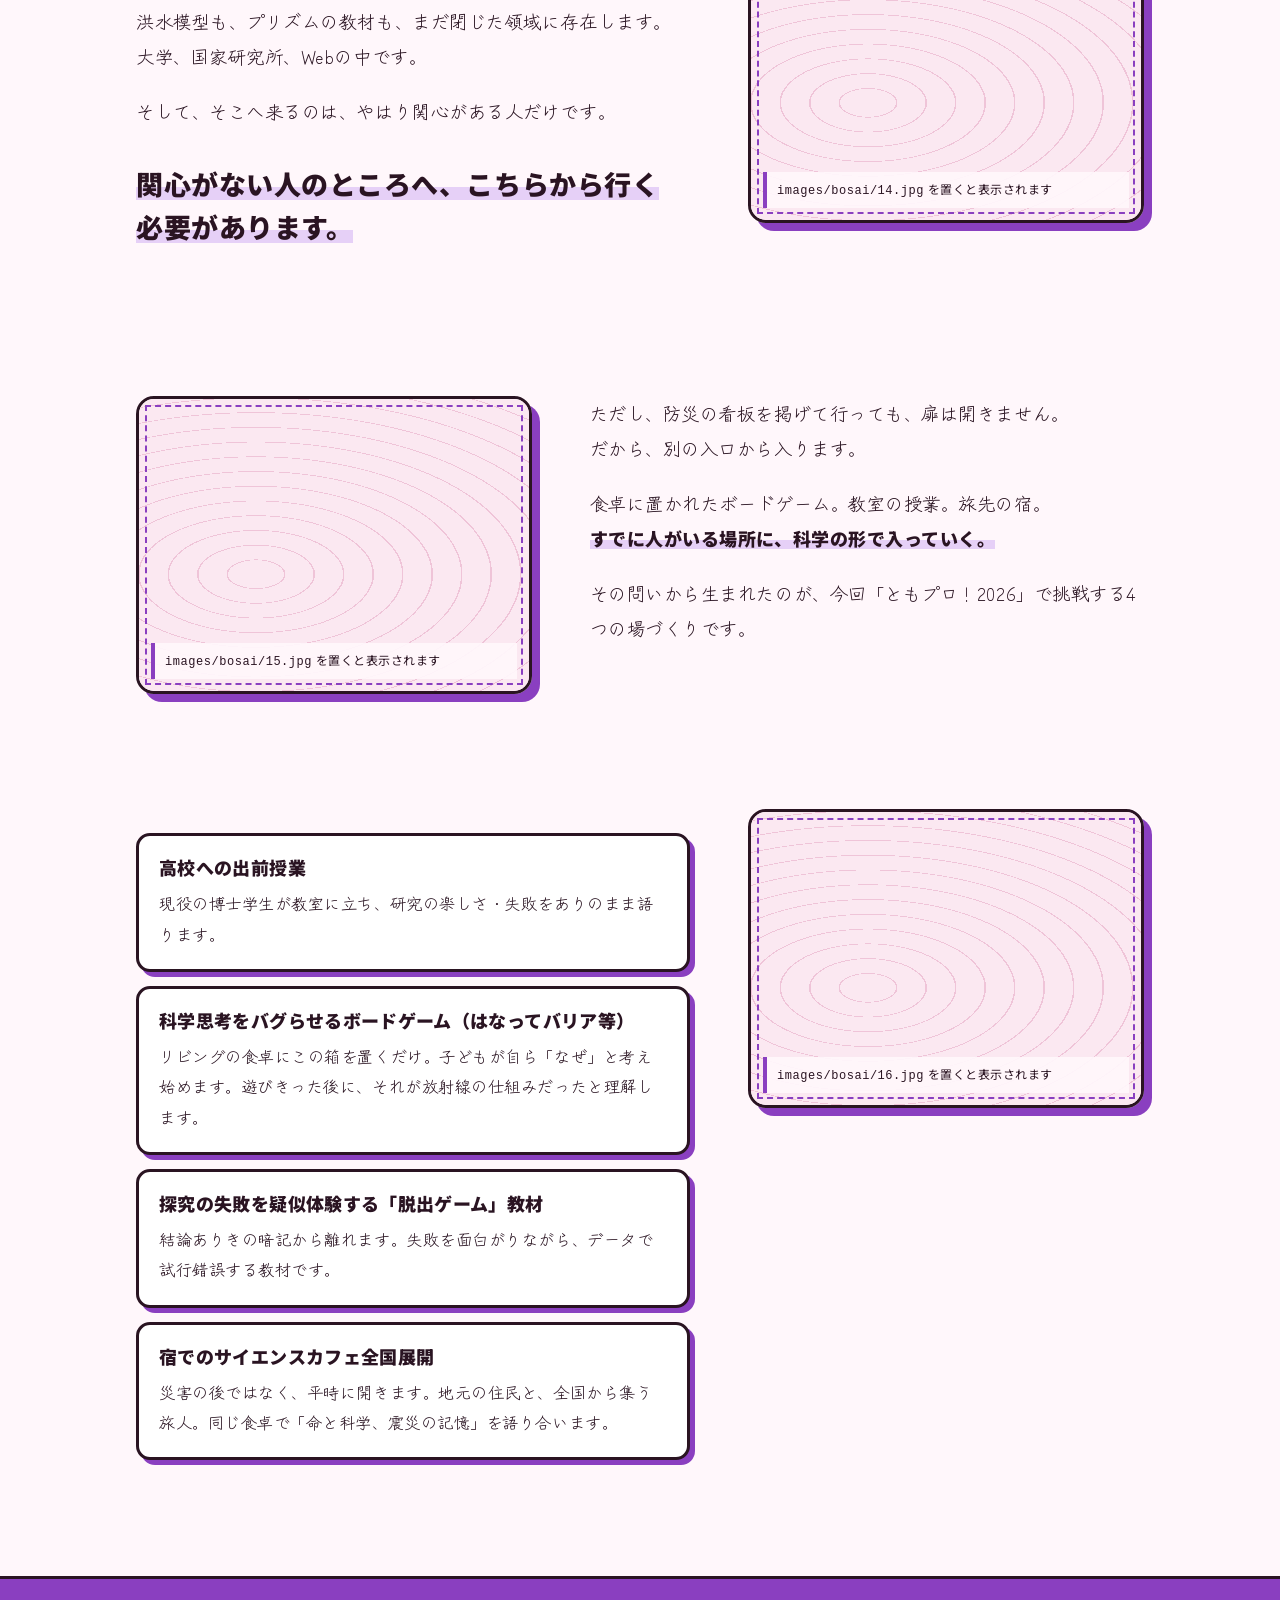
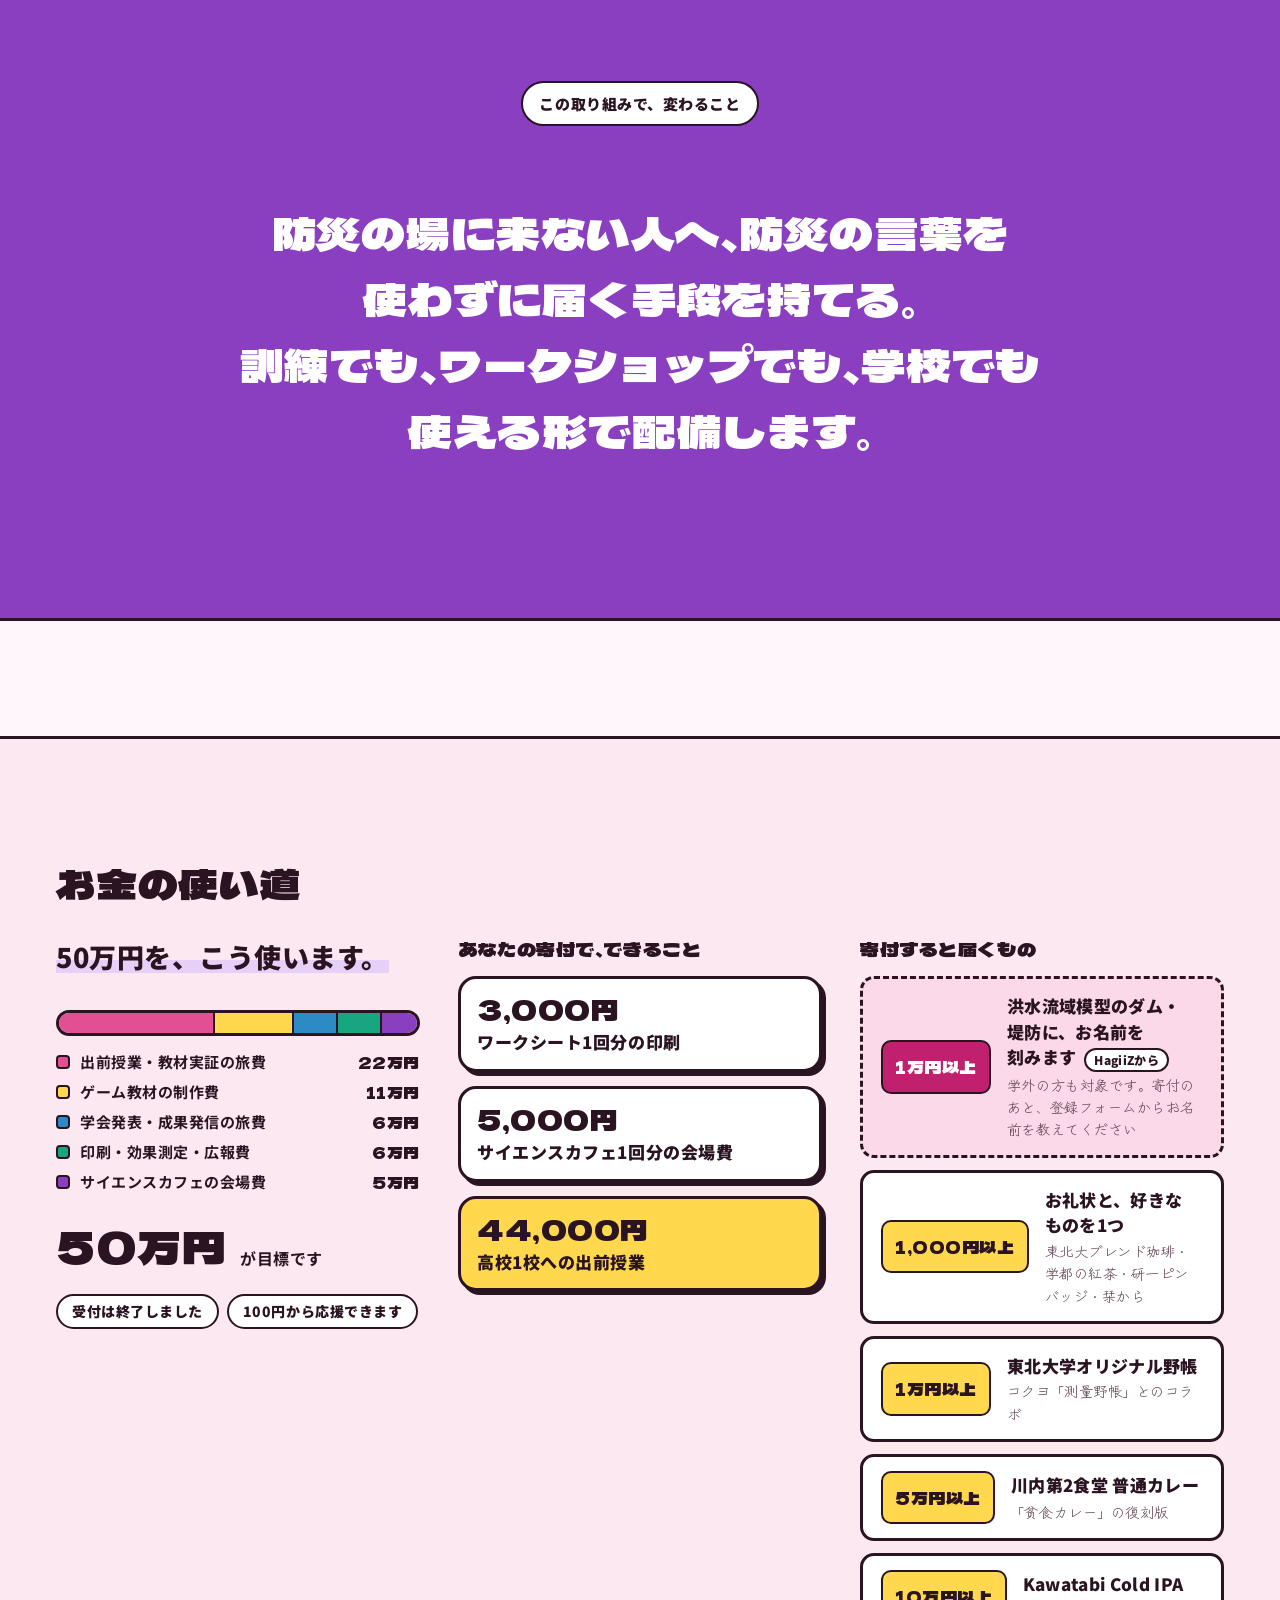
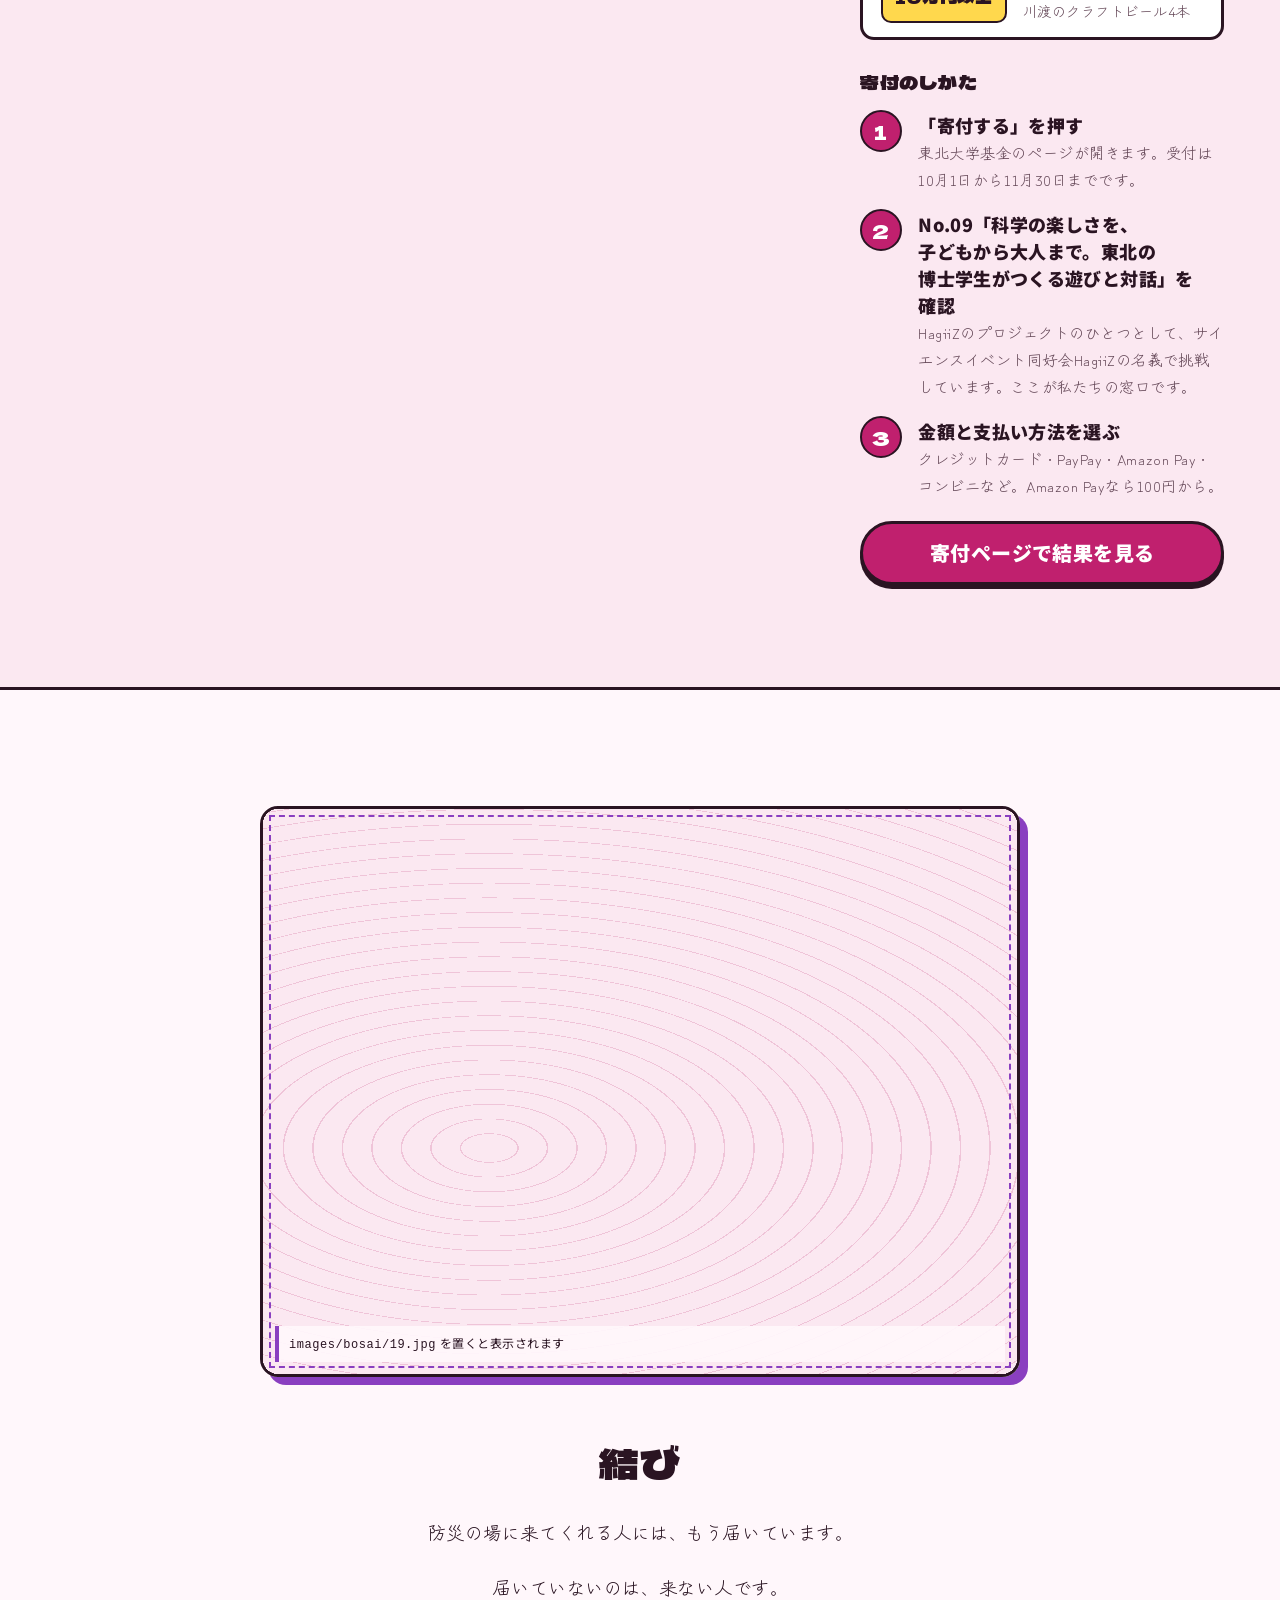
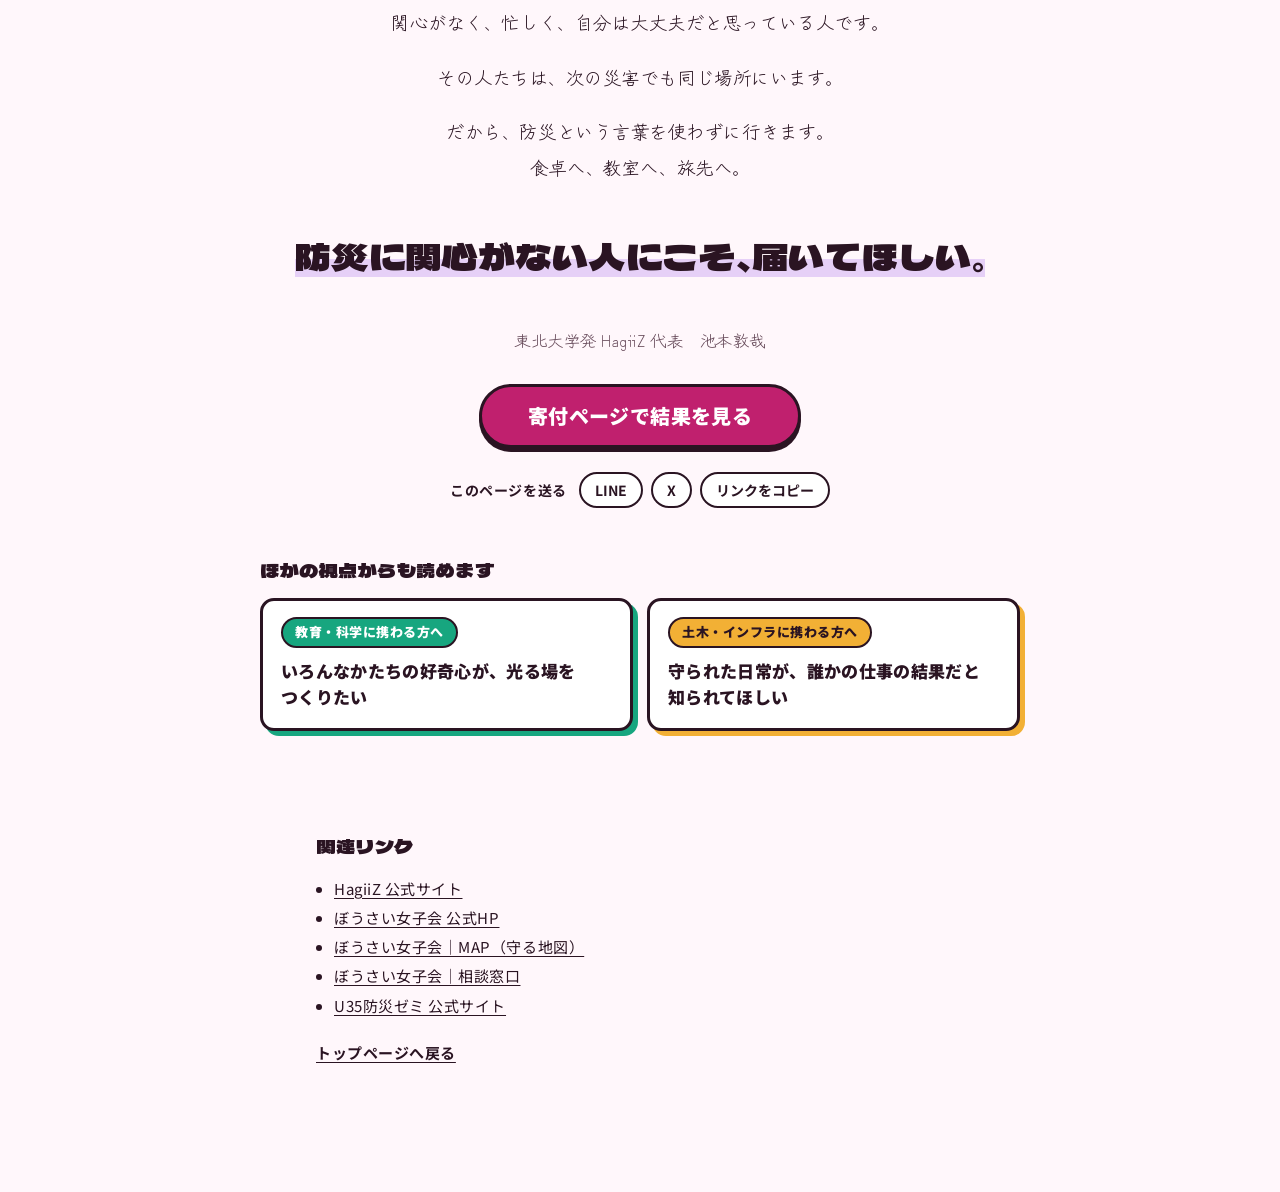
==== commit 5a9bc8ef: "Add files via upload" ====
--- a/bosai.html
+++ b/bosai.html
@@ -3,6 +3,7 @@
 <head>
 <meta charset="utf-8">
 <meta name="viewport" content="width=device-width, initial-scale=1, viewport-fit=cover">
+<meta name="theme-color" content="#E24F93">
 <title>防災に関心がない人にこそ、届いてほしい｜HagiiZ</title>
 <meta name="description" content="防災に携わる方へ。本当に届けたい人は、防災の場にいない。東北大学発 HagiiZ 代表からのメッセージです。">
 
@@ -16,22 +17,27 @@
 <link rel="icon" href="data:image/svg+xml,<svg xmlns='http://www.w3.org/2000/svg' viewBox='0 0 100 100'><text y='.9em' font-size='90'>🌊</text></svg>">
 <link rel="preconnect" href="https://fonts.googleapis.com">
 <link rel="preconnect" href="https://fonts.gstatic.com" crossorigin>
-<link href="https://fonts.googleapis.com/css2?family=Klee+One:wght@400;600&family=Yomogi&display=swap" rel="stylesheet">
+<link href="https://fonts.googleapis.com/css2?family=Dela+Gothic+One&family=Noto+Sans+JP:wght@500;700;900&family=Zen+Kurenaido&display=swap" rel="stylesheet">
 <link rel="stylesheet" href="assets/css/style.css">
 </head>
 <body class="story" data-layer="bosai">
 
 <header class="bar">
   <a class="logo" href="index.html">HagiiZ</a>
-  <div class="bar-progress" role="progressbar" aria-label="読んだ量"><span class="bar-fill"></span></div>
-  <span class="bar-count" aria-live="polite"></span>
+  <span class="bar-left" aria-live="off"></span>
+  <button class="fast-toggle" type="button" aria-pressed="false">⚡ 倍速</button>
+  <a class="btn btn--donate btn--sm" data-donate="header" href="#">寄付する</a>
+  <div class="segs" aria-hidden="true"></div>
 </header>
 
 <main id="story">
-  <noscript><p style="padding:80px 20px">このページの表示には JavaScript を有効にしてください。</p></noscript>
+  <noscript><p style="padding:96px 20px">このページの表示には JavaScript を有効にしてください。寄付は<a href="https://www.kikin.tohoku.ac.jp/project/tomopro/2026/pj_009_2026">東北大学基金「ともプロ！2026」No.09</a>から受け付けています（10/1〜11/30）。</p></noscript>
 </main>
 
-<a class="btn btn--donate donate-fixed" data-donate href="#">寄付する</a>
+<div class="dock" aria-label="寄付">
+  <span class="dock-info"><span class="dock-count" data-countdown></span><span class="dock-goal">目標 <b data-goal></b></span></span>
+  <a class="btn btn--donate" data-donate="dock" href="#">寄付する</a>
+</div>
 
 <script src="assets/js/config.js"></script>
 <script src="content/bosai.js"></script>
--- a/assets/css/style.css
+++ b/assets/css/style.css
@@ -1,221 +1,377 @@
+/* =========================================================
+   HagiiZ 応援サイト
+   書体の役割
+     叫ぶ（見出し・大きな数字）…… Dela Gothic One
+     主張（言い切りの一文・ボタン）… Noto Sans JP 900
+     説明（語り・補足）…………………… ふい字（無ければ Zen Kurenaido）
+   ========================================================= */
+
+/* ふい字：assets/fonts/ に置くと使われます（assets/fonts/README.md 参照）。
+   端末にインストール済みなら、それも使います。 */
+@font-face {
+  font-family: "HuiFont";
+  src: local("ふい字Ｐ"), local("ふい字P"), local("ふい字"), local("HuiFontP"), local("HuiFont"),
+       url("../fonts/HuiFont.woff2") format("woff2"),
+       url("../fonts/HuiFont.ttf") format("truetype");
+  font-display: swap;
+}
+
 :root {
   color-scheme: light;
 
-  /* ブランドの基色 */
-  --rose: #E24F93;          /* Webカラー。面・フレーム・大きな文字に */
-  --rose-deep: #C0206E;     /* 白文字を載せる用（コントラスト 5.7:1） */
-  --rose-pale: #FBD9E8;     /* うすいほう */
-
-  --paper: #FFF7FB;         /* 読む面。ごく淡いピンク */
+  --rose: #E24F93;
+  --rose-deep: #C0206E;     /* 白文字を載せる用（5.7:1） */
+  --rose-pale: #FBD9E8;
+  --paper: #FFF7FB;
   --paper-2: #FBE8F1;
-  --ink: #331B2A;           /* 濃い葡萄色。黒より刺さらない */
-  --ink-2: #6E4F60;
-  --contour: #EFC4D8;
-  --water: #2C8AC4;         /* 水。ピンクとぶつからない澄んだ青 */
-  --sun: #FFD84D;           /* 注意を引く黄 */
+  --ink: #2A1422;           /* 濃い葡萄色 */
+  --ink-2: #634656;
+  --sun: #FFD84D;
+  --water: #2C8AC4;
+  --white: #FFFFFF;
 
   --accent: var(--rose);
   --accent-ink: var(--rose-deep);
   --on-accent: #FFFFFF;
-
-  --f-hand: "Yomogi", "Klee One", "Hiragino Maru Gothic ProN", "Yu Gothic", sans-serif;
-  --f-body: "Klee One", "Hiragino Mincho ProN", "Yu Gothic", "Meiryo", sans-serif;
-  --f-display: var(--f-hand);
-  --f-pop: var(--f-hand);
-  --f-num: var(--f-hand);
-
-  --bar-h: 56px;
+  --hl: #FFE58A;            /* 主張に引くマーカー */
+
+  --f-shout: "Dela Gothic One", "Noto Sans JP", "Hiragino Kaku Gothic StdN", "Yu Gothic", sans-serif;
+  --f-claim: "Noto Sans JP", "Noto Sans CJK JP", "Hiragino Kaku Gothic ProN", "Yu Gothic", "Meiryo", sans-serif;
+  --f-note: "HuiFont", "Zen Kurenaido", "Hiragino Maru Gothic ProN", "Yu Gothic", sans-serif;
+
+  --bar-h: 58px;
+  --radius: 18px;
+  --line: 3px solid var(--ink);
+  --pad-x: clamp(18px, 5vw, 56px);
   --safe-b: env(safe-area-inset-bottom, 0px);
 }
 
-/* 分野ごとの色（すべて基色と同じ温度に揃える） */
-[data-layer="doboku"]  { --accent: #F2B035; --accent-ink: #8A5B00; --on-accent: #331B2A; }  /* 安全標識の黄 */
-[data-layer="bosai"]   { --accent: #8A3FC0; --accent-ink: #6E2AA0; --on-accent: #FFFFFF; }  /* 警戒レベルの紫 */
-[data-layer="science"] { --accent: #17A67F; --accent-ink: #0E7357; --on-accent: #FFFFFF; }  /* 観察ノートの緑 */
+/* 分野ごとの色 */
+[data-layer="doboku"]  { --accent: #F2B035; --accent-ink: #8A5B00; --on-accent: #2A1422; --hl: #FFE08A; }
+[data-layer="bosai"]   { --accent: #8A3FC0; --accent-ink: #6E2AA0; --on-accent: #FFFFFF; --hl: #E6D0F7; }
+[data-layer="science"] { --accent: #17A67F; --accent-ink: #0E7357; --on-accent: #FFFFFF; --hl: #BFEFDC; }
 
 *, *::before, *::after { box-sizing: border-box; }
-
-html { -webkit-text-size-adjust: 100%; }
+html { -webkit-text-size-adjust: 100%; scroll-padding-top: calc(var(--bar-h) + 16px); }
+@media (prefers-reduced-motion: no-preference) { html { scroll-behavior: smooth; } }
 
 body {
   margin: 0;
   background: var(--paper);
   color: var(--ink);
-  font-family: var(--f-body);
+  font-family: var(--f-note);
   font-size: 17px;
-  line-height: 1.9;
-  letter-spacing: 0.02em;
-  font-feature-settings: "palt" 0;
-}
+  line-height: 1.95;
+  letter-spacing: 0.03em;
+  overflow-wrap: anywhere;
+}
+@media (min-width: 900px) { body { font-size: 18px; } }
 
 img { max-width: 100%; display: block; }
 a { color: inherit; }
-
-:focus-visible {
-  outline: 3px solid var(--accent);
-  outline-offset: 3px;
-}
-
-strong { font-weight: 700; }
-
-/* ---------- 等高線の地模様（画像が無いときの表示） ---------- */
+b, strong { font-weight: 700; }
+[hidden] { display: none !important; }
+
+:focus-visible { outline: 3px solid var(--water); outline-offset: 3px; }
+
+.wrap { max-width: 1180px; margin: 0 auto; }
+.sp { display: inline; }
+@media (min-width: 720px) { .sp { display: none; } }
+
+/* ---------- 書体の役割 ---------- */
+.note { font-family: var(--f-note); }
+
+.sec-title,
+.hero-title,
+.cover-title,
+.scene-title,
+.final-title,
+.mid-claim {
+  font-family: var(--f-shout);
+  font-weight: 400;
+  letter-spacing: 0.02em;
+  line-break: strict;
+  word-break: auto-phrase;
+}
+
+.claim,
+.qcard-claim,
+.item-title,
+.stage-title,
+.gift-item,
+.howto-t,
+.tldr li,
+.btn,
+.door-title,
+.cross-title,
+summary {
+  font-family: var(--f-claim);
+  font-weight: 900;
+  letter-spacing: 0.02em;
+  word-break: auto-phrase;
+}
+
+.sec-title {
+  font-size: clamp(28px, 4.4vw, 48px);
+  line-height: 1.35;
+  margin: 0 0 28px;
+}
+
+/* マーカー：読むところまで来たら、線が引かれる */
+.mk,
+.claim .hl {
+  background-image: linear-gradient(transparent 58%, var(--hl) 58%, var(--hl) 92%, transparent 92%);
+  background-repeat: no-repeat;
+  background-size: 0% 100%;
+  transition: background-size .7s cubic-bezier(.3,.8,.3,1) .1s;
+  -webkit-box-decoration-break: clone;
+  box-decoration-break: clone;
+}
+.mk { font-family: var(--f-claim); font-weight: 900; }
+.mk.is-on,
+.claim.is-on .hl { background-size: 100% 100%; }
+.top .mk, .top .claim .hl { --hl: var(--sun); }
+
+/* ---------- 制作中の目印 ---------- */
+mark.todo {
+  background: var(--sun);
+  color: var(--ink);
+  outline: 2px dashed var(--ink);
+  padding: 0 .2em;
+  font-family: var(--f-claim);
+  font-weight: 700;
+}
+
+/* ---------- 画像枠 ---------- */
 .img-slot {
   position: relative;
   width: 100%;
   height: 100%;
-  min-height: 200px;
+  min-height: 180px;
   overflow: hidden;
   background-color: var(--paper-2);
-  background-image:
-    repeating-radial-gradient(ellipse 120% 80% at 30% 60%,
-      transparent 0 30px, var(--contour) 30px 31.5px);
-  background-blend-mode: normal;
-}
-.img-slot img {
-  width: 100%;
-  height: 100%;
-  object-fit: cover;
-}
+  background-image: repeating-radial-gradient(ellipse 120% 80% at 30% 60%, transparent 0 28px, #EFC4D8 28px 29.5px);
+}
+.img-slot img { width: 100%; height: 100%; object-fit: cover; }
 .img-slot.has-img { background: none; }
 .img-label {
   position: absolute;
-  left: 12px;
-  bottom: 12px;
-  right: 12px;
-  font-size: 13px;
+  left: 12px; right: 12px; bottom: 12px;
+  font-family: var(--f-claim);
+  font-size: 12px;
   line-height: 1.5;
-  color: var(--ink-2);
-  background: rgba(255, 247, 251, 0.92);
+  background: rgba(255, 247, 251, .94);
   padding: 8px 10px;
-  border-left: 3px solid var(--accent);
-}
-.img-label code {
-  font-family: var(--f-body);
-  font-weight: 700;
-  color: var(--ink);
+  border-left: 4px solid var(--accent);
 }
 .img-slot.has-img .img-label { display: none; }
+.is-gone { display: none !important; }
 
 /* ---------- ボタン ---------- */
 .btn {
   display: inline-flex;
   align-items: center;
   justify-content: center;
-  min-height: 52px;
+  gap: .4em;
+  min-height: 54px;
   padding: 0 28px;
-  border-radius: 4px;
-  font-family: var(--f-body);
-  font-weight: 700;
+  border: var(--line);
+  border-radius: 999px;
   font-size: 17px;
+  line-height: 1.3;
+  text-align: center;
   text-decoration: none;
-  letter-spacing: 0.06em;
-  transition: transform .15s ease, box-shadow .15s ease;
-}
+  cursor: pointer;
+  transition: transform .12s ease, box-shadow .12s ease, background-color .12s ease;
+  -webkit-tap-highlight-color: transparent;
+}
+.btn:active { transform: translateY(3px); box-shadow: 0 1px 0 var(--ink); }
 .btn--donate {
   background: var(--rose-deep);
-  color: #fff;
-  box-shadow: 0 3px 0 var(--ink);
-}
-.btn--donate:hover { transform: translateY(-1px); box-shadow: 0 4px 0 var(--ink); }
-.btn--donate:active { transform: translateY(2px); box-shadow: 0 1px 0 var(--ink); }
+  color: var(--white);
+  box-shadow: 0 4px 0 var(--ink);
+}
+.btn--donate:hover { transform: translateY(-2px); box-shadow: 0 6px 0 var(--ink); }
 .btn--sub {
+  background: var(--white);
+  color: var(--ink);
+  box-shadow: 0 4px 0 var(--ink);
+}
+.btn--sub:hover { background: var(--paper-2); }
+.btn--ghost {
+  background: transparent;
+  color: inherit;
+  border-color: currentColor;
+}
+.btn--ghost:hover { background: rgba(255,255,255,.14); }
+.btn--pour,
+.btn--fast {
+  background: var(--sun);
+  color: var(--ink);
+  box-shadow: 0 5px 0 var(--ink);
+  font-size: 19px;
+  min-height: 60px;
+}
+.btn--pour:hover,
+.btn--fast:hover { transform: translateY(-2px); box-shadow: 0 7px 0 var(--ink); }
+.btn--sm { min-height: 40px; padding: 0 18px; font-size: 14px; box-shadow: 0 3px 0 var(--ink); }
+.btn--lg { min-height: 64px; padding: 0 46px; font-size: 20px; }
+.btn--block { display: flex; width: 100%; }
+.btn-row { display: flex; flex-wrap: wrap; gap: 14px; align-items: center; }
+
+.btn-text {
+  background: none;
+  border: 0;
+  padding: 8px 4px;
+  cursor: pointer;
+  color: inherit;
+  font-family: var(--f-claim);
+  font-weight: 700;
+  font-size: 15px;
+  text-decoration: underline;
+  text-decoration-thickness: 2px;
+  text-underline-offset: 4px;
+}
+
+.chip-btn {
+  font-family: var(--f-claim);
+  font-weight: 700;
+  font-size: 14px;
+  padding: 6px 14px;
   border: 2px solid var(--ink);
+  border-radius: 999px;
+  background: var(--white);
   color: var(--ink);
-  background: var(--paper);
-}
-.btn--sub:hover { background: var(--ink); color: var(--paper); }
+  cursor: pointer;
+}
+.chip-btn:hover { background: var(--sun); }
+
+.count-chip,
+.badge,
+.meter-chip {
+  display: inline-flex;
+  align-items: center;
+  gap: .3em;
+  font-family: var(--f-claim);
+  font-weight: 900;
+  font-size: 14px;
+  line-height: 1.2;
+  padding: 7px 14px;
+  border: 2px solid var(--ink);
+  border-radius: 999px;
+  background: var(--white);
+  color: var(--ink);
+  white-space: nowrap;
+}
+.count-chip:empty, .meter-chip:empty { display: none; }
+[data-countdown][data-phase="live"] { background: var(--sun); }
+[data-countdown].is-hurry { background: var(--rose-deep); color: var(--white); animation: pulse 1.6s ease-in-out infinite; }
+@keyframes pulse { 50% { transform: scale(1.06); } }
 
 /* =========================================================
    トップページ
    ========================================================= */
 
-.top-head {
+.head {
+  position: sticky;
+  top: 0;
+  z-index: 30;
   display: flex;
   align-items: center;
-  gap: 16px;
-  flex-wrap: wrap;
-  padding: 16px clamp(16px, 4vw, 48px);
+  gap: 14px;
+  min-height: var(--bar-h);
+  padding: 8px var(--pad-x);
+  background: var(--paper);
+  border-bottom: var(--line);
 }
 .logo {
-  font-family: var(--f-num);
-  font-weight: 400;
-  font-size: 26px;
-  letter-spacing: -0.02em;
+  font-family: var(--f-shout);
+  font-size: 24px;
+  line-height: 1;
   text-decoration: none;
+  letter-spacing: 0;
 }
 .head-tag {
+  font-family: var(--f-claim);
+  font-weight: 700;
   font-size: 13px;
-  font-weight: 700;
   color: var(--ink-2);
-  border: 2px solid var(--ink);
-  border-radius: 999px;
-  padding: 3px 12px;
-}
-
-.eyebrow {
+}
+.head-count { margin-left: auto; }
+.head .btn--donate { margin-left: 4px; }
+@media (max-width: 899px) { .head-tag { display: none; } }
+@media (max-width: 719px) {
+  .head-count { display: none; }
+  .head .btn--donate { margin-left: auto; }
+}
+
+.sticker {
   display: inline-block;
-  margin: 0 0 14px;
-  border: 2px solid var(--ink);
-  font-family: var(--f-pop);
-  font-weight: 400;
-  font-size: 14px;
+  margin: 0 0 18px;
+  padding: 6px 16px;
+  font-family: var(--f-claim);
+  font-weight: 900;
+  font-size: 15px;
+  line-height: 1.4;
   color: var(--ink);
   background: var(--sun);
-  padding: 5px 14px;
-  border-radius: 999px;
-  transform: rotate(-1.2deg);
-}
-
-/* ---- ヒーロー：ミニ模型 ---- */
-.hero2 {
+  border: 2px solid var(--ink);
+  border-radius: 999px;
+  transform: rotate(-2deg);
+}
+
+/* ---- ① ヒーロー ---- */
+.hero {
+  position: relative;
   background: var(--rose);
-  color: #fff;
-  border-bottom: 4px solid var(--ink);
-  padding: clamp(28px, 5vw, 68px) clamp(16px, 4vw, 48px) clamp(44px, 6vw, 84px);
-  background: var(--rose);
-  border-bottom: 3px solid var(--ink);
-}
-.hero2 .eyebrow { background: var(--paper); }
-.hero2-inner {
-  max-width: 1200px;
+  color: var(--white);
+  border-bottom: var(--line);
+  padding: clamp(28px, 5vw, 72px) var(--pad-x) clamp(64px, 7vw, 96px);
+}
+.hero-inner {
+  max-width: 1180px;
   margin: 0 auto;
   display: grid;
-  grid-template-columns: minmax(0, 1fr) minmax(0, 1.05fr);
+  grid-template-columns: minmax(0, 1.1fr) minmax(0, 1fr);
   gap: clamp(28px, 4vw, 64px);
   align-items: center;
 }
-.hero2 h1 {
-  font-family: var(--f-pop);
-  font-weight: 400;
-  font-size: clamp(30px, 5.2vw, 60px);
-  line-height: 1.35;
-  letter-spacing: -0.01em;
-  margin: 0 0 20px;
+.hero-title {
+  font-size: clamp(34px, 5.4vw, 70px);
+  line-height: 1.25;
+  margin: 0 0 22px;
+  text-shadow: .06em .06em 0 var(--ink);
+}
+.hero-lead {
   word-break: auto-phrase;
-}
-.model-water { transform: none; }
-.hero2-lead {
-  margin: 0;
-  color: #fff;
-  font-size: 19px;
-  font-weight: 600;
-  line-height: 1.85;
+  margin: 0 0 22px;
+  font-size: clamp(18px, 1.7vw, 21px);
+  line-height: 1.9;
   max-width: 30em;
 }
+.hero-badges { display: flex; flex-wrap: wrap; gap: 10px; }
+.badge--goal { background: var(--sun); }
+.badge--goal b { font-family: var(--f-shout); font-weight: 400; font-size: 17px; }
 
 .model-wrap { text-align: center; }
 .model {
   border: 4px solid var(--ink);
-  border-radius: 18px;
+  border-radius: var(--radius);
   overflow: hidden;
-  box-shadow: 8px 8px 0 var(--ink);
+  box-shadow: 10px 10px 0 var(--ink);
   background: #EAF0F2;
 }
 .model svg { display: block; width: 100%; height: auto; }
 .model-water { transition: y .7s cubic-bezier(.3,.8,.4,1), height .7s cubic-bezier(.3,.8,.4,1); }
 .model-flood { transition: opacity .5s ease .5s; }
-.model.is-flooded .model-flood { opacity: .8; }
-
+.model.is-flooded .model-flood { opacity: .85; }
+.model.is-shake { animation: shake .5s ease .45s; }
+@keyframes shake {
+  20% { transform: translateX(-6px) rotate(-.6deg); }
+  40% { transform: translateX(6px) rotate(.6deg); }
+  60% { transform: translateX(-4px); }
+  80% { transform: translateX(3px); }
+}
 .model-rain.is-raining line { animation: drop .75s linear; }
 .model-rain.is-raining { opacity: 1; }
 @keyframes drop {
@@ -223,795 +379,855 @@
   20%  { opacity: 1; }
   to   { transform: translateY(230px); opacity: 0; }
 }
-
 .model-caption {
-  color: #fff;
-  min-height: 3.4em;
-  margin: 18px 0 14px;
-  font-family: var(--f-pop);
-  font-weight: 600;
-  font-size: clamp(19px, 1.8vw, 21px);
+  min-height: 3.6em;
+  margin: 18px 0 12px;
+  font-family: var(--f-claim);
+  font-weight: 900;
+  font-size: clamp(18px, 1.8vw, 21px);
   line-height: 1.7;
 }
-.model-actions {
+.model-actions { display: flex; align-items: center; justify-content: center; gap: 14px; flex-wrap: wrap; }
+.model-actions .btn-text { color: var(--white); }
+.model-cta {
+  margin-top: 16px;
+  padding: 20px;
+  background: var(--white);
+  color: var(--ink);
+  border: var(--line);
+  border-radius: var(--radius);
+  box-shadow: 6px 6px 0 var(--ink);
+  animation: pop .45s cubic-bezier(.2,1.4,.4,1) both;
+}
+.model-cta-t {
+  margin: 0 0 14px;
+  font-family: var(--f-shout);
+  font-size: clamp(19px, 2vw, 24px);
+  line-height: 1.5;
+}
+.model-cta .btn-row { justify-content: center; }
+.model-cta .btn--ghost { color: var(--ink); }
+@keyframes pop { from { transform: scale(.85) translateY(10px); opacity: 0; } }
+
+.hero-skip {
+  position: absolute;
+  left: 50%;
+  bottom: 14px;
+  transform: translateX(-50%);
+  font-family: var(--f-claim);
+  font-weight: 700;
+  font-size: 14px;
+  color: var(--white);
+  text-decoration: none;
+  padding-bottom: 22px;
+}
+.hero-skip::after {
+  content: "";
+  position: absolute;
+  left: 50%;
+  bottom: 4px;
+  width: 10px; height: 10px;
+  border-right: 3px solid currentColor;
+  border-bottom: 3px solid currentColor;
+  transform: translateX(-50%) rotate(45deg);
+}
+
+@media (max-width: 859px) {
+  .hero-inner { grid-template-columns: 1fr; gap: 18px; }
+  .hero { padding-top: 18px; padding-bottom: 84px; }
+  .hero-title { margin-bottom: 14px; }
+  .hero-lead { font-size: 16px; line-height: 1.8; margin-bottom: 0; }
+  .hero-badges { display: none; }
+  .sticker { font-size: 13px; margin-bottom: 12px; }
+  .model-caption { margin: 12px 0 8px; min-height: 3.4em; }
+}
+
+/* ---- 流れる帯 ---- */
+.marquee {
+  overflow: hidden;
+  background: var(--ink);
+  color: var(--sun);
+  border-bottom: var(--line);
+  padding: 14px 0;
+}
+.marquee-track {
+  display: flex;
+  width: max-content;
+  animation: marquee 32s linear infinite;
+}
+.marquee-track span {
+  font-family: var(--f-shout);
+  font-size: clamp(20px, 2.6vw, 30px);
+  line-height: 1.2;
+  white-space: nowrap;
+  padding-right: 1.6em;
+}
+.marquee-track span::after { content: "●"; margin-left: 1.6em; font-size: .5em; vertical-align: middle; color: var(--rose); }
+@keyframes marquee { to { transform: translateX(-50%); } }
+
+/* ---- ② 30秒でわかる ---- */
+.quick { padding: clamp(56px, 8vw, 104px) var(--pad-x); }
+.quick-grid {
+  list-style: none;
+  margin: 0;
+  padding: 0;
+  display: grid;
+  grid-template-columns: repeat(3, minmax(0, 1fr));
+  gap: clamp(16px, 2.4vw, 28px);
+}
+.qcard {
+  display: flex;
+  flex-direction: column;
+  gap: 12px;
+  padding: 26px 24px 28px;
+  background: var(--white);
+  border: var(--line);
+  border-radius: var(--radius);
+  box-shadow: 7px 7px 0 var(--ink);
+}
+.q {
+  align-self: flex-start;
+  font-family: var(--f-shout);
+  font-size: 16px;
+  padding: 4px 14px;
+  background: var(--sun);
+  border: 2px solid var(--ink);
+  border-radius: 999px;
+  transform: rotate(-2deg);
+}
+.qcard-claim { margin: 0; font-size: clamp(21px, 2.2vw, 26px); line-height: 1.5; }
+.qcard .note { margin: 0; }
+.qcard--ask { background: var(--rose); color: var(--white); }
+.qcard--ask .btn { margin-top: auto; background: var(--sun); color: var(--ink); }
+@media (max-width: 859px) { .quick-grid { grid-template-columns: 1fr; } }
+
+/* ---- ③ ゲージ・ステージ ---- */
+.progress {
+  padding: clamp(56px, 8vw, 104px) var(--pad-x);
+  background: var(--paper-2);
+  border-top: var(--line);
+  border-bottom: var(--line);
+}
+.progress-meter { margin-bottom: 40px; }
+.meter-now { margin: 0 0 14px; display: flex; flex-wrap: wrap; align-items: baseline; gap: 4px 14px; }
+.meter-big { font-family: var(--f-shout); font-size: clamp(40px, 6vw, 64px); line-height: 1.1; }
+.meter-sub { font-family: var(--f-claim); font-weight: 700; font-size: 16px; }
+.meter {
+  position: relative;
+  height: 34px;
+  background: var(--white);
+  border: var(--line);
+  border-radius: 999px;
+  margin-bottom: 44px;
+}
+.meter-fill {
+  position: absolute;
+  left: 0; top: 0; bottom: 0;
+  width: 0;
+  border-radius: 999px;
+  background: repeating-linear-gradient(-45deg, var(--rose) 0 12px, #EA6BA6 12px 24px);
+  transition: width 1.2s cubic-bezier(.3,.8,.3,1);
+}
+.meter.is-on .meter-fill { width: max(var(--pct), 0%); }
+.meter-mark {
+  position: absolute;
+  top: -3px; bottom: -3px;
+  width: 3px;
+  background: var(--ink);
+  transform: translateX(-1.5px);
+}
+.meter-mark span {
+  position: absolute;
+  top: 100%;
+  right: 0;
+  margin-top: 8px;
+  font-family: var(--f-claim);
+  font-weight: 900;
+  font-size: 13px;
+  white-space: nowrap;
+}
+.meter-mark:last-child { display: none; }
+.meter-chips { display: flex; flex-wrap: wrap; gap: 8px; }
+
+.stages {
+  list-style: none;
+  margin: 0;
+  padding: 0;
+  display: grid;
+  grid-template-columns: repeat(3, minmax(0, 1fr));
+  gap: 16px;
+}
+.stage {
+  display: flex;
+  flex-direction: column;
+  gap: 6px;
+  padding: 20px 20px 22px;
+  background: var(--white);
+  border: var(--line);
+  border-radius: var(--radius);
+}
+.stage-amount {
   display: flex;
   align-items: center;
-  justify-content: center;
-  gap: 16px;
-  flex-wrap: wrap;
-}
-.btn--pour {
-  background: var(--sun);
-  color: var(--ink);
-  border: 0;
-  cursor: pointer;
-  font-family: var(--f-pop);
-  box-shadow: 0 4px 0 var(--ink);
-}
-.btn--pour:hover { transform: translateY(-2px); box-shadow: 0 6px 0 var(--ink); }
-.btn--pour:active { transform: translateY(3px); box-shadow: 0 1px 0 var(--ink); }
-.btn-text {
-  background: none;
-  border: 0;
-  cursor: pointer;
-  font-family: var(--f-body);
-  font-size: 15px;
-  color: #fff;
-  text-decoration: underline;
-  text-underline-offset: 3px;
-  padding: 8px;
-}
-
-/* ---- 数字 ---- */
-.stats {
-  background: var(--ink);
-  color: var(--paper);
-  border-bottom: 3px solid var(--ink);
-  padding: clamp(28px, 4vw, 48px) clamp(16px, 4vw, 48px);
-}
+  gap: 10px;
+  font-family: var(--f-shout);
+  font-size: 28px;
+  line-height: 1.2;
+}
+.stage-goal {
+  font-family: var(--f-claim);
+  font-weight: 900;
+  font-size: 13px;
+  padding: 3px 10px;
+  background: var(--rose-deep);
+  color: var(--white);
+  border-radius: 999px;
+}
+.stage-title { font-size: 17px; line-height: 1.55; }
+.stage-text { font-size: 15px; line-height: 1.8; color: var(--ink-2); }
+.stage--goal { background: var(--sun); }
+.stage--goal .stage-text { color: var(--ink); }
+@media (max-width: 859px) { .stages { grid-template-columns: 1fr; } }
+
+/* ---- ④ 数字 ---- */
+.stats { background: var(--ink); color: var(--paper); padding: clamp(40px, 6vw, 64px) var(--pad-x); }
 .stats ul {
-  max-width: 1200px;
-  margin: 0 auto;
+  list-style: none;
   padding: 0;
-  list-style: none;
   display: grid;
-  grid-template-columns: repeat(4, 1fr);
-  gap: clamp(16px, 2vw, 32px);
-}
-.stats li {
-  display: flex;
-  flex-direction: column;
-  gap: 2px;
-  border-left: 3px solid var(--sun);
-  padding-left: 16px;
-}
-.stats-num {
-  font-family: var(--f-num);
-  font-weight: 400;
-  font-size: clamp(38px, 5vw, 60px);
-  line-height: 1;
-  color: var(--sun);
-}
-.stats-unit { font-family: var(--f-pop); font-weight: 700; font-size: 15px; }
-.stats-label { font-size: 13px; line-height: 1.6; color: rgba(255, 247, 251, .82); }
-
-/* ---- 流れる帯 ---- */
-.ticker {
-  overflow: hidden;
-  background: var(--rose-pale);
-  border-top: 3px solid var(--ink);
-  border-bottom: 3px solid var(--ink);
-  padding: 10px 0;
-}
-.ticker-track {
-  display: flex;
-  width: max-content;
-  gap: 40px;
-  animation: ticker 38s linear infinite;
-}
-.ticker-track span {
-  font-family: var(--f-pop);
-  font-weight: 400;
-  font-size: 18px;
-  white-space: nowrap;
-}
-.ticker-track span::before { content: "#"; opacity: .45; margin-right: 3px; }
-@keyframes ticker { to { transform: translateX(-50%); } }
-@media (prefers-reduced-motion: reduce) { .ticker-track { animation: none; } }
-
-/* ---- 代表のあいさつ ---- */
-.greeting { padding: clamp(40px, 6vw, 80px) clamp(16px, 4vw, 48px); }
+  grid-template-columns: repeat(4, minmax(0, 1fr));
+  gap: clamp(18px, 2.6vw, 36px);
+}
+.stats li { display: flex; flex-wrap: wrap; align-items: baseline; gap: 0 6px; border-left: 4px solid var(--sun); padding-left: 16px; }
+.stats-num { font-family: var(--f-shout); font-size: clamp(44px, 5.6vw, 72px); line-height: 1; color: var(--sun); }
+.stats-unit { font-family: var(--f-claim); font-weight: 900; font-size: 16px; }
+.stats-label { flex-basis: 100%; font-size: 14px; line-height: 1.6; margin-top: 8px; color: rgba(255,247,251,.86); }
+@media (max-width: 859px) { .stats ul { grid-template-columns: repeat(2, minmax(0, 1fr)); } }
+
+/* ---- ⑤ あいさつ ---- */
+.greeting { padding: clamp(56px, 8vw, 104px) var(--pad-x); }
 .greeting-inner {
-  max-width: 1200px;
-  margin: 0 auto;
   display: grid;
-  grid-template-columns: minmax(0, 0.8fr) minmax(0, 1.4fr);
+  grid-template-columns: minmax(0, .8fr) minmax(0, 1.4fr);
   gap: clamp(24px, 4vw, 56px);
   align-items: center;
 }
-.greeting h2 {
-  word-break: auto-phrase;
-  font-family: var(--f-pop);
-  font-weight: 400;
-  font-size: clamp(24px, 3.4vw, 38px);
-  line-height: 1.45;
-  margin: 0 0 14px;
-}
-.greeting-sign { margin: 0; font-weight: 700; }
 .video-frame {
   position: relative;
-  width: 100%;
   aspect-ratio: 16 / 9;
   background: var(--ink);
   border: 4px solid var(--ink);
-  border-radius: 16px;
+  border-radius: var(--radius);
   overflow: hidden;
-  box-shadow: 8px 8px 0 var(--rose);
-}
-.video-frame iframe,
-.video-frame video,
-.video-frame .img-slot {
-  position: absolute;
-  inset: 0;
-  width: 100%;
-  height: 100%;
-  border: 0;
-}
-
-/* ---- 3つの入口 ---- */
-.doors {
-  padding: clamp(40px, 6vw, 72px) clamp(16px, 4vw, 48px) clamp(48px, 7vw, 88px);
-  background: var(--paper-2);
-  border-top: 4px solid var(--ink);
-}
-.doors-head { max-width: 1200px; margin: 0 auto clamp(24px, 3vw, 40px); }
-.doors-title {
-  font-family: var(--f-pop);
-  font-weight: 400;
-  font-size: clamp(24px, 3.4vw, 40px);
-  line-height: 1.45;
-  margin: 0;
-  word-break: auto-phrase;
-}
-.doors-grid {
-  max-width: 1200px;
-  margin: 0 auto;
-  display: grid;
-  grid-template-columns: repeat(3, 1fr);
-  gap: clamp(18px, 2.4vw, 32px);
-}
+  box-shadow: 10px 10px 0 var(--rose);
+}
+.video-frame iframe, .video-frame video, .video-frame .img-slot {
+  position: absolute; inset: 0; width: 100%; height: 100%; border: 0;
+}
+@media (max-width: 859px) { .greeting-inner { grid-template-columns: 1fr; } }
+
+/* ---- ⑥ 3つの物語 ---- */
+.doors { padding: clamp(56px, 8vw, 104px) var(--pad-x); background: var(--paper-2); border-top: var(--line); }
+.doors-lead { margin: -12px 0 32px; }
+.fast-word { font-family: var(--f-claim); font-weight: 900; background: var(--sun); padding: 0 .3em; }
+.doors-grid { display: grid; grid-template-columns: repeat(3, minmax(0, 1fr)); gap: clamp(18px, 2.4vw, 32px); }
 .door {
   display: flex;
   flex-direction: column;
   text-decoration: none;
   color: var(--ink);
+  background: var(--white);
+  border: var(--line);
+  border-radius: var(--radius);
+  overflow: hidden;
+  box-shadow: 8px 8px 0 var(--accent);
+  transition: transform .15s ease, box-shadow .15s ease;
+}
+.door:hover { transform: translate(-3px, -3px); box-shadow: 12px 12px 0 var(--accent); }
+.door-img { border-bottom: var(--line); }
+.door-img .img-slot { aspect-ratio: 4 / 3; height: auto; min-height: 0; }
+.door-body { display: flex; flex-direction: column; gap: 12px; padding: 20px 20px 22px; flex: 1; }
+.door-pill {
+  align-self: flex-start;
+  font-family: var(--f-claim);
+  font-weight: 900;
+  font-size: 13px;
+  line-height: 1.3;
+  padding: 5px 12px;
+  border-radius: 999px;
+  background: var(--accent);
+  color: var(--on-accent);
+  border: 2px solid var(--ink);
+}
+.door-title { font-size: clamp(19px, 1.9vw, 22px); line-height: 1.55; }
+.door-meta {
+  margin-top: auto;
+  font-family: var(--f-claim);
+  font-weight: 700;
+  font-size: 14px;
+  color: var(--ink-2);
+}
+@media (max-width: 859px) { .doors-grid { grid-template-columns: 1fr; } }
+
+/* ---- ⑦ 返礼品・寄付のしかた ---- */
+.gift-sec { padding: clamp(56px, 8vw, 104px) var(--pad-x); border-top: var(--line); }
+.gift-inner { display: grid; grid-template-columns: repeat(2, minmax(0, 1fr)); gap: clamp(32px, 5vw, 72px); }
+.gift-inner > div > .note { margin: -12px 0 20px; }
+@media (max-width: 859px) { .gift-inner { grid-template-columns: 1fr; } }
+
+.gifts { list-style: none; margin: 0 0 8px; padding: 0; display: grid; gap: 12px; }
+.gift {
+  display: grid;
+  grid-template-columns: auto 1fr;
+  grid-template-areas: "amt item" "amt note";
+  gap: 2px 16px;
+  align-items: center;
+  padding: 14px 18px;
+  background: var(--white);
+  border: var(--line);
+  border-radius: 14px;
+}
+.gift-amount {
+  grid-area: amt;
+  font-family: var(--f-shout);
+  font-size: 17px;
+  padding: 8px 12px;
+  background: var(--sun);
+  border: 2px solid var(--ink);
+  border-radius: 10px;
+  white-space: nowrap;
+}
+.gift-item { grid-area: item; font-size: 17px; line-height: 1.5; }
+.gift-note { grid-area: note; font-size: 14px; line-height: 1.6; color: var(--ink-2); }
+
+.howto { list-style: none; margin: 0 0 20px; padding: 0; counter-reset: step; display: grid; gap: 14px; }
+.howto li {
+  position: relative;
+  counter-increment: step;
+  display: flex;
+  flex-direction: column;
+  padding: 2px 0 2px 58px;
+  min-height: 44px;
+}
+.howto li::before {
+  content: counter(step);
+  position: absolute;
+  left: 0; top: 0;
+  width: 42px; height: 42px;
+  display: grid;
+  place-items: center;
+  font-family: var(--f-shout);
+  font-size: 20px;
+  background: var(--rose-deep);
+  color: var(--white);
+  border: 2px solid var(--ink);
+  border-radius: 50%;
+}
+.howto-t { font-size: 18px; line-height: 1.5; }
+.howto-d { font-size: 15px; line-height: 1.8; color: var(--ink-2); }
+
+/* ---- ⑧ よくある質問 ---- */
+.faq { padding: clamp(56px, 8vw, 104px) var(--pad-x); background: var(--paper-2); border-top: var(--line); }
+.faq-inner { max-width: 860px; }
+.faq-list { display: grid; gap: 12px; }
+.faq details {
+  background: var(--white);
+  border: var(--line);
+  border-radius: 14px;
+}
+.faq summary {
+  list-style: none;
+  position: relative;
+  padding: 18px 56px 18px 20px;
+  font-size: 17px;
+  line-height: 1.5;
+  cursor: pointer;
+}
+.faq summary::-webkit-details-marker { display: none; }
+.faq summary::after {
+  content: "+";
+  position: absolute;
+  right: 18px; top: 50%;
+  transform: translateY(-50%);
+  font-family: var(--f-shout);
+  font-size: 26px;
+  line-height: 1;
+}
+.faq details[open] summary::after { content: "−"; }
+.faq details p { margin: 0; padding: 0 20px 20px; }
+
+/* ---- ⑨ 最後のひと押し ---- */
+.final {
+  padding: clamp(64px, 9vw, 120px) var(--pad-x) clamp(72px, 9vw, 120px);
+  background: var(--rose);
+  color: var(--white);
+  border-top: var(--line);
+  text-align: center;
+}
+.final-inner { max-width: 900px; }
+.final-title {
+  font-size: clamp(30px, 5vw, 58px);
+  line-height: 1.35;
+  margin: 20px 0 18px;
+  text-shadow: .06em .06em 0 var(--ink);
+}
+.final-remain { font-size: 19px; margin: 0 0 26px; }
+.final .btn-row { justify-content: center; }
+.final .btn--donate { background: var(--sun); color: var(--ink); }
+.final .share { justify-content: center; margin-top: 32px; }
+.final .share-label { color: var(--white); }
+
+/* ---- シェア ---- */
+.share { display: flex; flex-wrap: wrap; align-items: center; gap: 8px; margin-top: 24px; }
+.share-label { font-family: var(--f-claim); font-weight: 700; font-size: 14px; margin-right: 4px; }
+
+/* ---- フッター ---- */
+.site-foot {
+  padding: 36px var(--pad-x) calc(36px + var(--safe-b));
+  background: var(--ink);
+  color: var(--paper);
+  font-family: var(--f-claim);
+  font-size: 14px;
+}
+.site-foot ul { list-style: none; margin: 0 0 16px; padding: 0; display: flex; flex-wrap: wrap; gap: 8px 22px; }
+.site-foot a { text-underline-offset: 3px; }
+.site-foot p { margin: 0; opacity: .7; }
+
+/* ---- 画面下の寄付バー（スマホ） ---- */
+.dock {
+  position: fixed;
+  left: 0; right: 0; bottom: 0;
+  z-index: 40;
+  display: flex;
+  align-items: center;
+  gap: 12px;
+  padding: 10px 14px calc(10px + var(--safe-b));
+  background: var(--white);
+  border-top: var(--line);
+  transform: translateY(110%);
+  transition: transform .25s ease;
+}
+.dock.is-shown { transform: none; }
+.dock-info { display: flex; flex-direction: column; gap: 2px; min-width: 0; flex: 1; }
+.dock-count {
+  align-self: flex-start;
+  font-family: var(--f-claim);
+  font-weight: 900;
+  font-size: 12px;
+  padding: 2px 10px;
+  border: 2px solid var(--ink);
+  border-radius: 999px;
+}
+.dock-count:empty { display: none; }
+.dock-goal { font-family: var(--f-claim); font-weight: 700; font-size: 13px; }
+.dock-goal b { font-family: var(--f-shout); font-weight: 400; font-size: 16px; }
+.dock .btn { min-height: 50px; padding: 0 26px; }
+@media (min-width: 720px) { .dock { display: none; } }
+@media (max-width: 719px) { .site-foot { padding-bottom: calc(96px + var(--safe-b)); } }
+
+/* =========================================================
+   物語ページ
+   ========================================================= */
+
+.bar {
+  position: fixed;
+  top: 0; left: 0; right: 0;
+  z-index: 30;
+  height: var(--bar-h);
+  display: flex;
+  align-items: center;
+  gap: 12px;
+  padding: 0 var(--pad-x) 4px;
   background: var(--paper);
-  border: 3px solid var(--ink);
-  border-radius: 18px;
+  border-bottom: var(--line);
+}
+.bar .logo { font-size: 20px; }
+.bar-left {
+  margin-left: auto;
+  font-family: var(--f-claim);
+  font-weight: 700;
+  font-size: 13px;
+  color: var(--ink-2);
+  white-space: nowrap;
+}
+.fast-toggle {
+  font-family: var(--f-claim);
+  font-weight: 900;
+  font-size: 14px;
+  min-height: 38px;
+  padding: 0 14px;
+  border: 2px solid var(--ink);
+  border-radius: 999px;
+  background: var(--white);
+  color: var(--ink);
+  cursor: pointer;
+  white-space: nowrap;
+}
+.fast-toggle[aria-pressed="true"] { background: var(--sun); box-shadow: inset 0 0 0 2px var(--ink); }
+@media (max-width: 719px) { .bar .btn--donate { display: none; } }
+
+/* ストーリーズ風：場面ごとの読んだ量 */
+.segs {
+  position: absolute;
+  left: 0; right: 0; bottom: 0;
+  height: 5px;
+  display: flex;
+  gap: 2px;
+}
+.seg { flex: 1; background: rgba(42, 20, 34, .12); overflow: hidden; }
+.seg i { display: block; height: 100%; background: var(--accent); transform: scaleX(0); transform-origin: left; }
+
+/* ---- 表紙 ---- */
+.cover {
+  display: grid;
+  grid-template-columns: minmax(0, 1.25fr) minmax(0, 1fr);
+  gap: clamp(28px, 4vw, 56px);
+  align-items: center;
+  padding: calc(var(--bar-h) + clamp(28px, 5vw, 64px)) var(--pad-x) clamp(48px, 7vw, 88px);
+  background: var(--accent);
+  color: var(--on-accent);
+  border-bottom: var(--line);
+}
+.cover-text { max-width: 640px; justify-self: end; width: 100%; }
+.cover-pill { background: var(--white); color: var(--ink); margin-bottom: 18px; display: inline-block; }
+.cover-title {
+  font-size: clamp(32px, 5.2vw, 62px);
+  line-height: 1.3;
+  margin: 0 0 26px;
+}
+[data-layer="science"] .cover-title,
+[data-layer="bosai"] .cover-title { text-shadow: .06em .06em 0 var(--ink); }
+.tldr {
+  background: var(--white);
+  color: var(--ink);
+  border: var(--line);
+  border-radius: var(--radius);
+  box-shadow: 7px 7px 0 var(--ink);
+  padding: 18px 20px 20px;
+  margin-bottom: 26px;
+}
+.tldr-h {
+  margin: 0 0 8px;
+  font-family: var(--f-shout);
+  font-size: 15px;
+  line-height: 1.4;
+}
+.tldr ol { margin: 0; padding: 0 0 0 1.4em; }
+.tldr li { font-size: clamp(16px, 1.6vw, 18px); line-height: 1.65; margin-bottom: 6px; }
+.tldr li:last-child { margin-bottom: 0; }
+.tldr li::marker { font-family: var(--f-shout); color: var(--accent-ink); }
+.cover-actions { display: flex; flex-wrap: wrap; gap: 12px; margin-bottom: 8px; }
+.cover-skip { color: inherit; }
+.cover-fig {
+  margin: 0;
+  border: var(--line);
+  border-radius: var(--radius);
   overflow: hidden;
-  box-shadow: 7px 7px 0 var(--accent);
-  transition: transform .18s ease, box-shadow .18s ease;
-}
-.door:nth-child(1) { transform: rotate(-0.7deg); }
-.door:nth-child(3) { transform: rotate(0.7deg); }
-.door:hover { transform: translate(-3px, -3px) rotate(0deg); box-shadow: 12px 12px 0 var(--accent); }
-
-.door-phone {
-  position: relative;
-  margin: 16px 16px 0;
-  border: 3px solid var(--ink);
-  border-radius: 22px;
+  box-shadow: 10px 10px 0 var(--ink);
+  max-width: 520px;
+}
+.cover-fig .img-slot { aspect-ratio: 4 / 3; height: auto; min-height: 0; }
+@media (max-width: 899px) {
+  .cover { grid-template-columns: 1fr; }
+  .cover-text { justify-self: stretch; }
+  .cover-fig { max-width: none; }
+}
+
+/* ---- 場面 ---- */
+.flow { padding: 0 0 clamp(40px, 6vw, 80px); }
+.scene {
+  max-width: 1120px;
+  margin: 0 auto;
+  padding: clamp(56px, 9vw, 120px) var(--pad-x) 0;
+  display: grid;
+  grid-template-columns: minmax(0, 5fr) minmax(0, 7fr);
+  gap: clamp(28px, 4.5vw, 64px);
+  align-items: start;
+}
+.scene:nth-child(even) { grid-template-columns: minmax(0, 7fr) minmax(0, 5fr); }
+.scene:nth-child(even) .scene-fig { order: 2; }
+.scene-fig {
+  margin: 0;
+  position: sticky;
+  top: calc(var(--bar-h) + 28px);
+  border: var(--line);
+  border-radius: var(--radius);
   overflow: hidden;
+  box-shadow: 8px 8px 0 var(--accent);
+}
+.scene-fig .img-slot { aspect-ratio: 4 / 3; height: auto; min-height: 0; }
+.scene-fig.is-gone + .scene-text,
+.scene--win .scene-text,
+.scene--stages .scene-text,
+.scene--cta .scene-text { grid-column: 1 / -1; }
+.scene-text { max-width: 40em; }
+.scene-fig.is-gone + .scene-text { margin: 0 auto; }
+
+.scene-title {
+  font-size: clamp(26px, 3.4vw, 40px);
+  line-height: 1.4;
+  margin: 0 0 24px;
+}
+.scene-text p { margin: 0 0 1.1em; }
+.scene-text p:last-child { margin-bottom: 0; }
+.claim {
+  font-size: clamp(21px, 2.3vw, 27px);
+  line-height: 1.6;
+  margin: 1.2em 0 !important;
+}
+.claim:first-child { margin-top: 0 !important; }
+
+@media (max-width: 859px) {
+  .scene, .scene:nth-child(even) { grid-template-columns: 1fr; gap: 24px; }
+  .scene:nth-child(even) .scene-fig { order: 0; }
+  .scene-fig { position: static; }
+}
+
+/* 冒頭のひとこと：大きく */
+.scene--copy .claim { font-family: var(--f-shout); font-weight: 400; font-size: clamp(26px, 3.4vw, 40px); line-height: 1.45; }
+
+/* 箇条（実績・取り組み） */
+.items { list-style: none; margin: 24px 0 0; padding: 0; display: grid; gap: 14px; }
+.item {
+  padding: 18px 20px 20px;
+  background: var(--white);
+  border: var(--line);
+  border-radius: 14px;
+  box-shadow: 5px 5px 0 var(--accent);
+}
+.item-title { margin: 0 0 6px; font-size: 18px; line-height: 1.55; }
+.item-text { margin: 0 !important; font-size: 16px; line-height: 1.9; }
+.item-link {
+  display: inline-block;
+  margin-top: 10px;
+  font-family: var(--f-claim);
+  font-weight: 700;
+  font-size: 14px;
+  text-decoration-thickness: 2px;
+  text-underline-offset: 4px;
+}
+
+/* 変わること：色面で言い切る */
+.scene--win {
+  max-width: none;
+  margin-top: clamp(56px, 9vw, 120px);
+  padding: clamp(56px, 8vw, 104px) var(--pad-x);
+  background: var(--accent);
+  color: var(--on-accent);
+  border-top: var(--line);
+  border-bottom: var(--line);
+}
+.scene--win .scene-text { max-width: 900px; margin: 0 auto; text-align: center; }
+.win-label {
+  display: inline-block;
+  margin-bottom: 20px;
+  font-family: var(--f-claim);
+  font-weight: 900;
+  font-size: 15px;
+  padding: 6px 16px;
+  background: var(--white);
+  color: var(--ink);
+  border: 2px solid var(--ink);
+  border-radius: 999px;
+}
+.scene--win .claim {
+  font-family: var(--f-shout);
+  font-weight: 400;
+  font-size: clamp(26px, 3.8vw, 44px);
+  line-height: 1.5;
+}
+.scene--win .claim .hl { background-image: none; }
+.scene--win + .scene { padding-top: clamp(56px, 9vw, 120px); }
+
+/* 途中の入口 */
+.mid {
+  max-width: 760px;
+  margin: clamp(56px, 9vw, 120px) auto 0;
+  padding: 28px clamp(20px, 4vw, 40px) 30px;
+  text-align: center;
+  background: var(--rose-pale);
+  border: 3px dashed var(--ink);
+  border-radius: var(--radius);
+}
+@media (max-width: 800px) { .mid { margin-left: var(--pad-x); margin-right: var(--pad-x); } }
+.mid-claim { font-size: clamp(22px, 2.6vw, 30px); line-height: 1.4; margin: 0 0 10px; }
+.mid .note { margin: 0 0 18px; }
+.mid .btn-row { justify-content: center; }
+
+/* お金の使い道 */
+.scene--stages {
+  max-width: none;
+  margin-top: clamp(56px, 9vw, 120px);
+  padding: clamp(56px, 8vw, 104px) var(--pad-x);
   background: var(--paper-2);
-}
-.door-notch {
-  position: absolute;
-  top: 0; left: 50%;
-  transform: translateX(-50%);
-  width: 84px; height: 16px;
-  background: var(--ink);
-  border-bottom-left-radius: 12px;
-  border-bottom-right-radius: 12px;
-  z-index: 2;
-}
-.door-phone .img-slot { aspect-ratio: 3 / 4; height: auto; min-height: 0; }
-
-.door-body {
+  border-top: var(--line);
+  border-bottom: var(--line);
+}
+.scene--stages .scene-text { max-width: 1180px; margin: 0 auto; }
+.support-box {
+  display: grid;
+  grid-template-columns: repeat(3, minmax(0, 1fr));
+  gap: clamp(24px, 3vw, 40px);
+  align-items: start;
+}
+.support-box .stages { grid-template-columns: 1fr; }
+.support-box .progress-meter { margin: 24px 0 0; }
+.support-box .meter-big { font-size: clamp(32px, 4vw, 44px); }
+.support-box .btn--block { margin-top: 8px; }
+.mini-title {
+  font-family: var(--f-shout);
+  font-weight: 400;
+  font-size: 19px;
+  line-height: 1.45;
+  margin: 0 0 14px;
+}
+.support-col .mini-title:not(:first-child) { margin-top: 28px; }
+@media (max-width: 999px) { .support-box { grid-template-columns: 1fr; } }
+
+/* 結び */
+.scene--cta { padding-bottom: 0; }
+.scene--cta .scene-fig { grid-column: 1 / -1; position: static; max-width: 760px; width: 100%; justify-self: center; order: 0 !important; }
+.scene--cta .scene-text { max-width: 760px; margin: 0 auto; text-align: center; }
+.scene--cta .claim { font-family: var(--f-shout); font-weight: 400; font-size: clamp(24px, 3.2vw, 36px); line-height: 1.5; }
+.scene--cta .btn-row, .scene--cta .share { justify-content: center; }
+.scene--cta .btn-row { margin-top: 28px; }
+.sign { font-size: 16px; color: var(--ink-2); margin-top: 24px !important; }
+
+.cross { margin-top: 48px; text-align: left; }
+.cross-grid { display: grid; grid-template-columns: repeat(2, minmax(0, 1fr)); gap: 14px; }
+.cross-card {
   display: flex;
   flex-direction: column;
   gap: 10px;
-  padding: 16px 18px 20px;
-  flex: 1;
-}
-.door-pill {
-  align-self: flex-start;
-  font-family: var(--f-pop);
-  font-size: 13px;
-  font-weight: 900;
-  color: var(--on-accent);
-  background: var(--accent);
-  padding: 4px 12px;
-  border-radius: 999px;
-}
-.door-title {
-  font-family: var(--f-pop);
-  font-weight: 400;
-  font-size: clamp(18px, 1.6vw, 21px);
-  line-height: 1.55;
-  flex: 1;
-  word-break: auto-phrase;
-}
-.door-go {
-  align-self: flex-start;
-  margin-top: 6px;
-  padding: 9px 18px;
-  border: 2px solid var(--ink);
-  border-radius: 999px;
-  font-family: var(--f-pop);
-  font-weight: 400;
+  padding: 16px 18px 18px;
+  text-decoration: none;
+  background: var(--white);
+  border: var(--line);
+  border-radius: 14px;
+  box-shadow: 5px 5px 0 var(--accent);
+  transition: transform .15s ease, box-shadow .15s ease;
+}
+.cross-card:hover { transform: translate(-2px, -2px); box-shadow: 7px 7px 0 var(--accent); }
+.cross-title { font-size: 17px; line-height: 1.55; }
+@media (max-width: 640px) { .cross-grid { grid-template-columns: 1fr; } }
+
+.story-links {
+  max-width: 760px;
+  margin: 0 auto;
+  padding: 24px var(--pad-x) calc(110px + var(--safe-b));
+  font-family: var(--f-claim);
   font-size: 15px;
 }
-.door:hover .door-go { background: var(--ink); color: var(--paper); }
-
-/* ---- 支援 ---- */
-.support {
-  background: var(--rose);
-  color: #fff;
-  border-top: 4px solid var(--ink);
-  padding: clamp(48px, 7vw, 88px) clamp(16px, 4vw, 48px);
-  border-top: 3px solid var(--ink);
-  background: var(--rose);
-}
-.support-inner { max-width: 760px; margin: 0 auto; text-align: center; }
-.support h2 {
-  font-family: var(--f-pop);
-  font-weight: 400;
-  font-size: clamp(24px, 3.4vw, 38px);
-  line-height: 1.45;
-  margin: 0 0 12px;
-}
-.support p { margin: 0 0 26px; color: #fff; font-size: 19px; font-weight: 600; }
-.support .btn--donate { background: var(--sun); color: var(--ink); }
-.support .btn--sub { border-color: #fff; color: #fff; background: transparent; }
-.support .btn--sub:hover { background: #fff; color: var(--rose-deep); }
-.btn-row { display: flex; flex-wrap: wrap; gap: 14px; justify-content: center; }
-.btn--lg { min-height: 62px; padding: 0 44px; font-size: 19px; }
-
-.site-foot {
-  padding: 32px clamp(16px, 4vw, 48px) calc(96px + var(--safe-b));
-  border-top: 1px solid var(--contour);
-  font-size: 14px;
-  color: var(--ink-2);
-}
-.site-foot ul {
+.story-links ul { margin: 0 0 18px; padding-left: 1.2em; }
+.story-links a { text-underline-offset: 3px; }
+.home-link { font-weight: 700; }
+
+/* ---- 倍速モード：主張と見出しだけ ---- */
+.is-fast .scene-text .note:not(.keep),
+.is-fast .item-text,
+.is-fast .item-link,
+.is-fast .scene-fig,
+.is-fast .mid .note { display: none; }
+.is-fast .scene { padding-top: clamp(36px, 5vw, 56px); }
+.is-fast .scene-text { grid-column: 1 / -1; width: 100%; max-width: 760px; margin: 0 auto; }
+.is-fast .scene--stages .note,
+.is-fast .scene--cta .sign { display: block; }
+.is-fast .keep { opacity: .85; }
+.is-fast .items { gap: 8px; }
+.is-fast .item { padding: 12px 16px; }
+.is-fast .item-title { margin: 0; }
+
+/* ---- 制作中は、隠れる予定のものも見える ---- */
+.is-draft .img-slot.is-empty { outline: 2px dashed var(--accent); outline-offset: -8px; }
+
+/* ---- 動きを減らす設定 ---- */
+@media (prefers-reduced-motion: reduce) {
+  .marquee-track { animation: none; flex-wrap: wrap; width: auto; }
+  .model.is-shake, .model-cta, [data-countdown].is-hurry { animation: none; }
+  .mk, .claim .hl, .meter-fill { transition: none; }
+  .btn, .door, .cross-card, .dock { transition: none; }
+}
+
+/* 表紙の画像が無いときは、文字だけで組む */
+.cover:has(.cover-fig.is-gone) { grid-template-columns: 1fr; }
+.cover:has(.cover-fig.is-gone) .cover-text { justify-self: center; max-width: 820px; }
+
+/* ---- 金額の目安 ---- */
+.units {
   list-style: none;
-  margin: 0 0 16px;
+  margin: 0 0 40px;
   padding: 0;
+  display: grid;
+  grid-template-columns: repeat(3, minmax(0, 1fr));
+  gap: 14px;
+}
+.unit {
   display: flex;
-  flex-wrap: wrap;
-  gap: 8px 22px;
-}
-.site-foot a { text-underline-offset: 3px; }
-
-/* =========================================================
-   物語ページ
-   ========================================================= */
-
-.bar {
-  position: fixed;
-  top: 0; left: 0; right: 0;
-  z-index: 20;
-  height: var(--bar-h);
+  flex-direction: column;
+  gap: 4px;
+  padding: 18px 20px 20px;
+  background: var(--white);
+  border: var(--line);
+  border-radius: var(--radius);
+  box-shadow: 6px 6px 0 var(--ink);
+}
+.unit:last-child { background: var(--sun); }
+.unit-amt { font-family: var(--f-shout); font-size: clamp(30px, 3.6vw, 42px); line-height: 1.15; }
+.unit-text { font-family: var(--f-claim); font-weight: 900; font-size: 17px; line-height: 1.5; }
+.support-box .units { grid-template-columns: 1fr; margin-bottom: 0; }
+.support-box .unit { box-shadow: 4px 4px 0 var(--ink); padding: 14px 16px; }
+.support-box .unit-amt { font-size: 28px; }
+@media (max-width: 859px) { .units { grid-template-columns: 1fr; } }
+
+.progress-grid {
+  display: grid;
+  grid-template-columns: minmax(0, 1.1fr) minmax(0, 1fr);
+  gap: clamp(28px, 4vw, 56px);
+  align-items: start;
+}
+.progress-grid .progress-meter { margin-bottom: 0; }
+@media (max-width: 859px) { .progress-grid { grid-template-columns: 1fr; } }
+
+/* ---- 使い道の内訳 ---- */
+.fund-bar {
   display: flex;
-  align-items: center;
-  gap: 16px;
-  padding: 0 clamp(14px, 3vw, 32px);
-  background: rgba(255, 247, 251, 0.94);
-  backdrop-filter: blur(6px);
-  -webkit-backdrop-filter: blur(6px);
-  border-bottom: 1px solid var(--contour);
-}
-.bar .logo { font-size: 18px; }
-.bar-progress {
-  flex: 1;
-  height: 6px;
-  background: var(--paper-2);
-  border-radius: 3px;
+  height: 26px;
+  border: var(--line);
+  border-radius: 999px;
   overflow: hidden;
-}
-.bar-fill {
-  display: block;
-  height: 100%;
-  width: 0%;
-  background: var(--accent);
-}
-.bar-count {
-  font-size: 13px;
-  font-weight: 700;
-  color: var(--ink-2);
-  min-width: 4.5em;
-  text-align: right;
-  font-variant-numeric: tabular-nums;
-}
-
-.donate-fixed {
-  position: fixed;
-  right: clamp(14px, 3vw, 32px);
-  bottom: calc(18px + var(--safe-b));
-  z-index: 30;
-}
-
-/* ----- 場面（縦並び＝スマホ・既定） ----- */
-.flow { position: relative; padding-top: var(--bar-h); }
-.flow-track { position: relative; }
-
-.scene {
-  position: relative;
-  padding: 36px 20px 40px 38px;
-  border-left: 4px solid var(--paper-2);
-  margin-left: 14px;
-}
-/* 縦の川：読んだところまで水が流れる */
-.flow-river-v {
-  position: absolute;
-  left: 14px;
-  top: var(--bar-h);
-  width: 4px;
-  height: 0;
-  background: var(--water);
-  z-index: 1;
-  pointer-events: none;
-}
-.scene-fig {
-  margin: 0 0 22px;
-  aspect-ratio: 4 / 3;
-}
-.scene-fig .img-slot { min-height: 0; }
-.scene-text { max-width: 36em; }
-
-.scene h2 {
-  font-family: var(--f-pop);
-  font-weight: 400;
-  word-break: auto-phrase;
-  font-size: clamp(22px, 2.4vw, 30px);
-  line-height: 1.5;
-  margin: 0 0 18px;
-  padding-left: 14px;
-  border-left: 5px solid var(--accent);
-}
-.scene p { margin: 0 0 1.1em; }
-.scene p:last-child { margin-bottom: 0; }
-
-/* 表紙 */
-.scene--cover .cover-label {
-  display: inline-block;
-  font-family: var(--f-pop);
-  font-size: 14px;
-  font-weight: 900;
-  color: var(--on-accent);
-  background: var(--accent);
-  padding: 5px 16px;
-  border-radius: 999px;
-  margin-bottom: 20px;
-  transform: rotate(-1.2deg);
-}
-.scene--cover .cover-title,
-.door-title,
-.scene h2,
-.doors-title {
-  word-break: auto-phrase;
-  text-wrap: balance;
-}
-.scene--cover .cover-title {
-  font-family: var(--f-display);
-  font-weight: 400;
-  font-size: clamp(30px, 4.6vw, 60px);
-  line-height: 1.45;
-  letter-spacing: 0.02em;
-  margin: 0 0 22px;
-  border: 0;
-  padding: 0;
-}
-.scene--cover .cover-hint {
-  color: var(--ink-2);
-  font-size: 15px;
-  font-weight: 700;
-  margin: 0;
-}
-.scene--cover .cover-hint::after {
-  content: "";
-  display: inline-block;
-  width: 10px; height: 10px;
-  margin-left: 10px;
-  border-right: 3px solid var(--accent);
-  border-bottom: 3px solid var(--accent);
-  transform: rotate(45deg) translate(-2px, -2px);
-  animation: nudge 1.6s ease-in-out infinite;
-}
-.is-horizontal .scene--cover .cover-hint::after { transform: rotate(-45deg); }
-@keyframes nudge { 0%,100% { opacity: .35; } 50% { opacity: 1; } }
-@media (prefers-reduced-motion: reduce) {
-  .scene--cover .cover-hint::after { animation: none; }
-}
-.cover-hint .hint-h { display: none; }
-
-/* メインコピー */
-.scene--copy .scene-text p {
-  font-family: var(--f-display);
-  font-weight: 600;
-  font-size: clamp(19px, 1.9vw, 24px);
-  line-height: 1.85;
-}
-.scene--copy .scene-text strong { font-weight: 800; }
-
-/* 箇条（実績・取り組み） */
-.items {
-  list-style: none;
-  margin: 18px 0 0;
-  padding: 0;
-  counter-reset: item;
-}
-.items li {
-  counter-increment: item;
-  position: relative;
-  padding: 0 0 18px 44px;
-  margin-bottom: 18px;
-  border-bottom: 1px solid var(--contour);
-}
-.items li:last-child { border-bottom: 0; margin-bottom: 0; }
-.items li::before {
-  content: counter(item);
-  position: absolute;
-  left: 0; top: 2px;
-  width: 30px; height: 30px;
-  display: grid;
-  place-items: center;
-  background: var(--accent);
-  color: var(--on-accent);
-  border-radius: 999px;
-  font-family: var(--f-num);
-  font-weight: 400;
-  font-size: 15px;
-  line-height: 1;
-}
-.items h3 {
-  font-family: var(--f-pop);
-  font-weight: 400;
-  font-size: 17px;
-  line-height: 1.6;
-  margin: 0 0 4px;
-}
-.items p { margin: 0; font-size: 16px; line-height: 1.8; }
-.items a {
-  display: inline-block;
-  margin-top: 6px;
-  font-size: 15px;
-  font-weight: 700;
-  color: var(--accent-ink);
-  text-underline-offset: 3px;
-}
-
-.win {
-  margin-top: 24px;
-  padding: 18px 20px;
-  background: var(--ink);
-  color: var(--paper);
-}
-.win-label {
-  display: block;
-  font-family: var(--f-pop);
-  font-size: 14px;
-  font-weight: 900;
-  color: var(--accent);
-  margin-bottom: 6px;
-}
-[data-layer="bosai"] .win-label { color: #C9A8EC; }
-.win p { margin: 0; line-height: 1.8; }
-
-/* 資金：水位計 */
-.gauge {
-  list-style: none;
-  margin: 22px 0 0;
-  padding: 0 0 0 26px;
-  position: relative;
-}
-.gauge::before {
-  content: "";
-  position: absolute;
-  left: 7px; top: 8px; bottom: 8px;
-  width: 4px;
-  background: linear-gradient(to top, var(--water) 0%, var(--water) 100%);
-  opacity: .35;
-}
-.gauge li {
-  position: relative;
-  padding: 0 0 20px 14px;
-}
-.gauge li:last-child { padding-bottom: 0; }
-.gauge li::before {
-  content: "";
-  position: absolute;
-  left: -26px; top: 7px;
-  width: 18px; height: 4px;
-  background: var(--water);
-}
-.gauge-amount {
-  font-family: var(--f-num);
-  font-weight: 400;
-  font-size: 28px;
-  line-height: 1.3;
-}
-.gauge-goal {
+  margin: 0 0 14px;
+}
+.fund-seg { flex-basis: 0; min-width: 6px; border-right: 2px solid var(--ink); }
+.fund-seg:last-child { border-right: 0; }
+.fund-seg--0 { background: var(--rose); }
+.fund-seg--1 { background: var(--sun); }
+.fund-seg--2 { background: var(--water); }
+.fund-seg--3 { background: #17A67F; }
+.fund-seg--4 { background: #8A3FC0; }
+.fund-list { list-style: none; margin: 0; padding: 0; display: grid; gap: 6px; }
+.fund-list li { display: flex; align-items: center; gap: 10px; font-family: var(--f-claim); font-weight: 700; font-size: 15px; line-height: 1.5; }
+.fund-dot { flex: none; width: 14px; height: 14px; border: 2px solid var(--ink); border-radius: 4px; }
+.fund-label { flex: 1; }
+.fund-amt { font-family: var(--f-shout); font-weight: 400; font-size: 16px; white-space: nowrap; }
+.support-box .funds { margin: 16px 0 28px; }
+
+/* ---- HagiiZからの特典 ---- */
+.gift--team { background: var(--rose-pale); border-style: dashed; }
+.gift--team .gift-amount { background: var(--rose-deep); color: var(--white); }
+.gift-from {
   display: inline-block;
   margin-left: 8px;
-  border-radius: 999px;
-  font-family: var(--f-pop);
-  font-size: 13px;
-  font-weight: 700;
-  color: var(--on-accent);
-  background: var(--accent);
-  padding: 2px 8px;
+  font-size: 12px;
+  padding: 1px 8px;
+  border: 2px solid var(--ink);
+  border-radius: 999px;
+  background: var(--white);
   vertical-align: middle;
 }
-.gauge h3 { font-size: 16px; margin: 2px 0; line-height: 1.6; }
-.gauge p { margin: 0; font-size: 15px; line-height: 1.75; color: var(--ink-2); }
-
-/* WIN：絵を置かず、言葉だけで見せる */
-.scene--win {
-  background: var(--ink);
-  color: var(--paper);
-  border-left-color: var(--ink);
-}
-.scene--win .win-label {
-  display: inline-block;
-  font-family: var(--f-pop);
-  font-size: 14px;
-  font-weight: 900;
-  border-radius: 999px;
-  color: var(--on-accent);
-  background: var(--accent);
-  padding: 4px 12px;
-  margin-bottom: 22px;
-}
-.scene--win .scene-text p {
-  font-family: var(--f-display);
-  font-weight: 400;
-  font-size: clamp(22px, 2.6vw, 34px);
-  line-height: 1.7;
-  word-break: auto-phrase;
-}
-.is-horizontal .scene.scene--win {
-  width: min(70vw, 900px);
-  grid-template-columns: minmax(0, 1fr);
-}
-
-/* 最後の関連リンク */
-.scene--links { padding-bottom: calc(110px + var(--safe-b)); }
-.scene--links h2 { font-size: 20px; }
-.scene--links .story-links { flex-direction: column; border-top: 0; margin-top: 8px; padding-top: 0; }
-.home-link {
-  display: inline-block;
-  margin-top: 18px;
-  font-weight: 700;
-  color: var(--accent-ink);
-  text-underline-offset: 3px;
-}
-.is-horizontal .scene.scene--links {
-  width: min(40vw, 480px);
-  grid-template-columns: minmax(0, 1fr);
-}
-
-/* 結び */
-.sign {
-  margin-top: 26px;
-  font-family: var(--f-display);
-  font-weight: 400;
-  font-size: 18px;
-}
-.cta-row { display: flex; flex-wrap: wrap; gap: 14px; margin-top: 26px; }
-.story-links {
-  list-style: none;
-  margin: 28px 0 0;
-  padding: 18px 0 0;
-  border-top: 1px solid var(--contour);
-  font-size: 14px;
-  display: flex;
-  flex-wrap: wrap;
-  gap: 6px 20px;
-}
-.story-links a { text-underline-offset: 3px; color: var(--ink-2); }
-
-.researchmap-link {
-  display: inline-block;
-  font-size: 15px;
-  font-weight: 700;
-  color: var(--accent-ink);
-  text-underline-offset: 3px;
-}
-
-.back-home {
-  display: block;
-  padding: 40px 20px calc(110px + var(--safe-b)) 52px;
-  font-size: 15px;
-  color: var(--ink-2);
-}
-
-/* =========================================================
-   横スクロール（PC）
-   ========================================================= */
-.is-horizontal .flow {
-  padding-top: 0;
-  height: var(--flow-h, 100vh);
-}
-.is-horizontal .flow-sticky {
-  position: sticky;
-  top: 0;
-  height: 100vh;
-  height: 100dvh;
-  overflow: hidden;
-}
-.is-horizontal .flow-track {
-  display: flex;
-  height: 100%;
-  will-change: transform;
-}
-.is-horizontal .flow-river-v { display: none; }
-
-.is-horizontal .scene {
-  flex: 0 0 auto;
-  width: min(84vw, 1160px);
-  height: 100%;
-  margin: 0;
-  border: 0;
-  padding: calc(var(--bar-h) + 36px) clamp(28px, 3.4vw, 56px) 110px;
-  display: grid;
-  grid-template-columns: minmax(0, 1fr) minmax(0, 1fr);
-  gap: clamp(28px, 3.4vw, 60px);
-  align-items: center;
-}
-.is-horizontal .scene:first-child { padding-left: clamp(40px, 6vw, 96px); }
-.is-horizontal .scene-fig {
-  margin: 0;
-  height: min(100%, 62vh);
-  aspect-ratio: auto;
-  align-self: center;
-}
-.is-horizontal .scene-text {
-  max-height: 100%;
-  overflow-y: auto;
-  padding-right: 6px;
-  scrollbar-width: thin;
-}
-
-/* 文字が多い場面：文字の列を広げる */
-.is-horizontal .scene--wide {
-  width: min(94vw, 1380px);
-  grid-template-columns: minmax(0, 0.8fr) minmax(0, 1.2fr);
-}
-.is-horizontal .scene--wider {
-  grid-template-columns: minmax(0, 0.55fr) minmax(0, 1.45fr);
-}
-.is-horizontal .scene--wider .items {
-  display: grid;
-  grid-template-columns: minmax(0, 1fr) minmax(0, 1fr);
-  column-gap: 32px;
-}
-.is-horizontal .scene--wider .items li:nth-last-child(2):nth-child(odd) { border-bottom: 0; }
-
-/* 画面が低く、それでも収まらない場面：絵を外し、文字を2列に並べる */
-.is-horizontal .scene--textonly {
-  grid-template-columns: minmax(0, 1fr);
-}
-.is-horizontal .scene--textonly .scene-fig { display: none; }
-.is-horizontal .scene--textonly .scene-text {
-  display: grid;
-  grid-template-columns: minmax(0, 1fr) minmax(0, 1fr);
-  column-gap: 48px;
-  align-content: center;
-}
-.is-horizontal .scene--textonly .scene-text > h2,
-.is-horizontal .scene--textonly .scene-text > .items,
-.is-horizontal .scene--textonly .scene-text > .win,
-.is-horizontal .scene--textonly .scene-text > .funds-grid,
-.is-horizontal .scene--textonly .scene-text > .sign,
-.is-horizontal .scene--textonly .scene-text > .cta-row,
-.is-horizontal .scene--textonly .scene-text > .story-links {
-  grid-column: 1 / -1;
-}
-
-/* 資金：説明と水位計を横に並べる */
-.is-horizontal .funds-grid {
-  display: grid;
-  grid-template-columns: minmax(0, 1fr) minmax(0, 1fr);
-  gap: 32px;
-  align-items: start;
-}
-.is-horizontal .funds-grid .gauge { margin-top: 4px; }
-
-/* 画面の低いPC（ノートPCなど） */
-@media (min-width: 960px) and (max-height: 820px) {
-  .is-horizontal .scene {
-    padding-top: calc(var(--bar-h) + 18px);
-    padding-bottom: 92px;
-    font-size: 15.5px;
-    line-height: 1.8;
-  }
-  .is-horizontal .scene h2 { font-size: 22px; margin-bottom: 12px; }
-  .is-horizontal .scene p { margin-bottom: .8em; }
-  .is-horizontal .items li { padding-bottom: 12px; margin-bottom: 12px; }
-  .is-horizontal .items h3 { font-size: 15.5px; }
-  .is-horizontal .items p { font-size: 14.5px; line-height: 1.7; }
-  .is-horizontal .scene--copy .scene-text p { font-size: 19px; line-height: 1.75; }
-  .is-horizontal .river { bottom: 22px; }
-  .is-horizontal .gauge li { padding-bottom: 10px; }
-  .is-horizontal .gauge-amount { font-size: 20px; }
-  .is-horizontal .gauge h3 { font-size: 15px; }
-  .is-horizontal .gauge p { font-size: 14px; line-height: 1.6; }
-}
-
-/* 表紙はタイトル優先 */
-.is-horizontal .scene--cover {
-  width: min(92vw, 1320px);
-  grid-template-columns: minmax(0, 1.1fr) minmax(0, 1fr);
-}
-.is-horizontal .scene--cover .scene-fig { height: min(100%, 70vh); }
-.is-horizontal .cover-hint .hint-v { display: none; }
-.is-horizontal .cover-hint .hint-h { display: inline; }
-
-/* 結びは最後に余白を残す */
-.is-horizontal .scene--cta { width: min(92vw, 1240px); }
-.is-horizontal .back-home { display: none; }
-
-/* 横の川 */
-.river {
-  display: none;
-}
-.is-horizontal .river {
-  display: block;
-  z-index: 1;
-  position: absolute;
-  left: 0;
-  bottom: 34px;
-  height: 60px;
-  pointer-events: none;
-  overflow: visible;
-}
-.river-bed { fill: none; stroke: var(--contour); stroke-width: 2; stroke-dasharray: 2 8; stroke-linecap: round; }
-.river-flow { fill: none; stroke: var(--water); stroke-width: 5; stroke-linecap: round; }
-
-/* =========================================================
-   レスポンシブ
-   ========================================================= */
-@media (max-width: 959px) {
-  .hero2-inner, .greeting-inner { grid-template-columns: 1fr; }
-  .greeting-inner { gap: 20px; }
-  .doors-grid { grid-template-columns: 1fr; }
-  .stats ul { grid-template-columns: 1fr 1fr; }
-  .door { flex-direction: row; align-items: stretch; }
-  .door-phone { margin: 14px 0 14px 14px; width: 38%; flex: 0 0 38%; }
-  .door-phone .img-slot { aspect-ratio: 3 / 4; height: 100%; }
-  .door-body { padding: 14px 16px 16px; }
-  .donate-fixed {
-    left: 0; right: 0; bottom: 0;
-    border-radius: 0;
-    min-height: calc(56px + var(--safe-b));
-    padding-bottom: var(--safe-b);
-    box-shadow: 0 -1px 0 var(--ink);
-  }
-  .donate-fixed:hover, .donate-fixed:active { transform: none; box-shadow: 0 -1px 0 var(--ink); }
-  .bar .logo { font-size: 16px; }
-}
-@media (max-width: 520px) {
-  body { font-size: 16px; }
-  .door { flex-direction: column; }
-  .door-phone { width: auto; flex: none; margin: 14px 14px 0; }
-  .door-phone .img-slot { aspect-ratio: 16 / 10; }
-  .stats li { padding-left: 12px; }
-  .scene { padding: 30px 16px 34px 28px; margin-left: 10px; }
-  .flow-river-v { left: 10px; }
-  .back-home { padding-left: 38px; }
-}
-
-@media (prefers-reduced-motion: reduce) {
-  * { transition: none !important; }
-}
+.gift-note a { font-family: var(--f-claim); font-weight: 900; text-underline-offset: 3px; }
+
+/* ---- 受付開始前：「予定に入れる」 ---- */
+.btn--donate.is-remind { background: #1F6E9F; }
+.final .btn--donate.is-remind,
+.qcard--ask .btn.is-remind { background: var(--sun); color: var(--ink); }
+.meter.is-over .meter-fill { background: repeating-linear-gradient(-45deg, var(--sun) 0 12px, #FFE58A 12px 24px); }
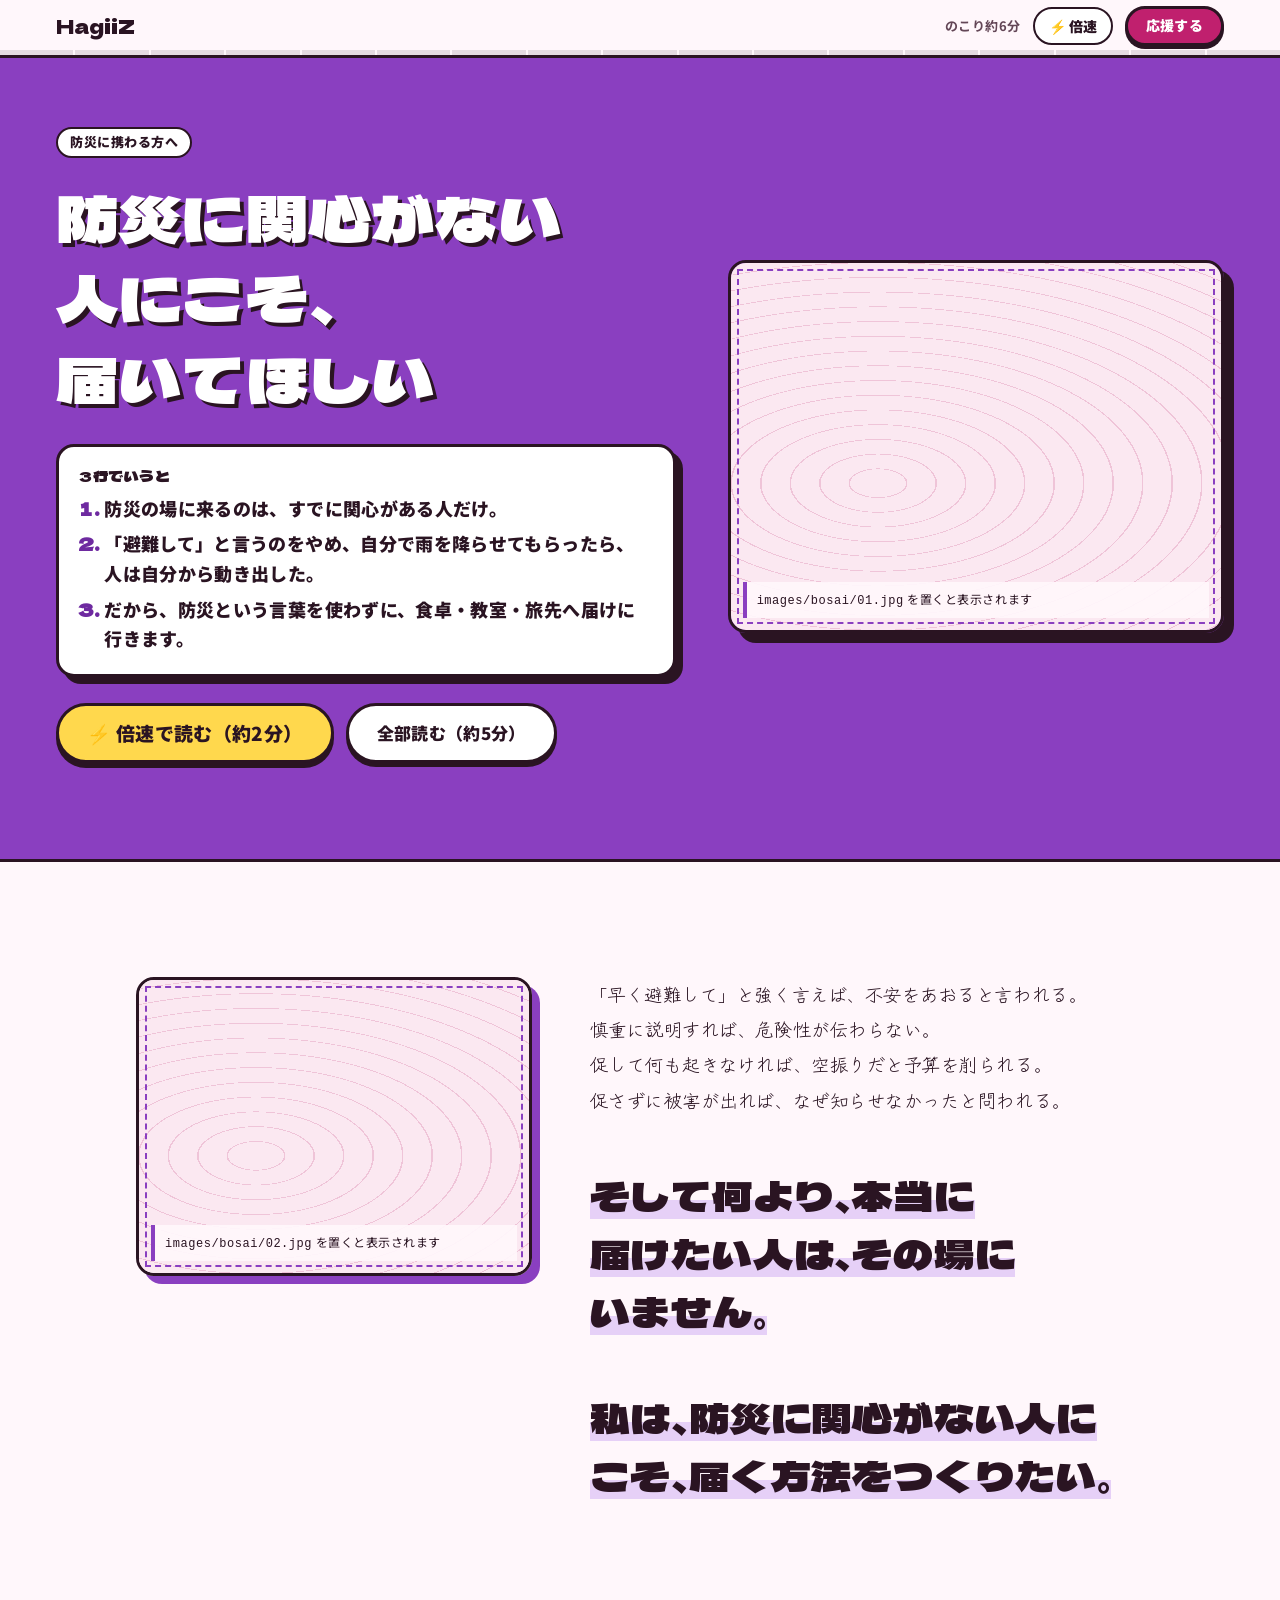
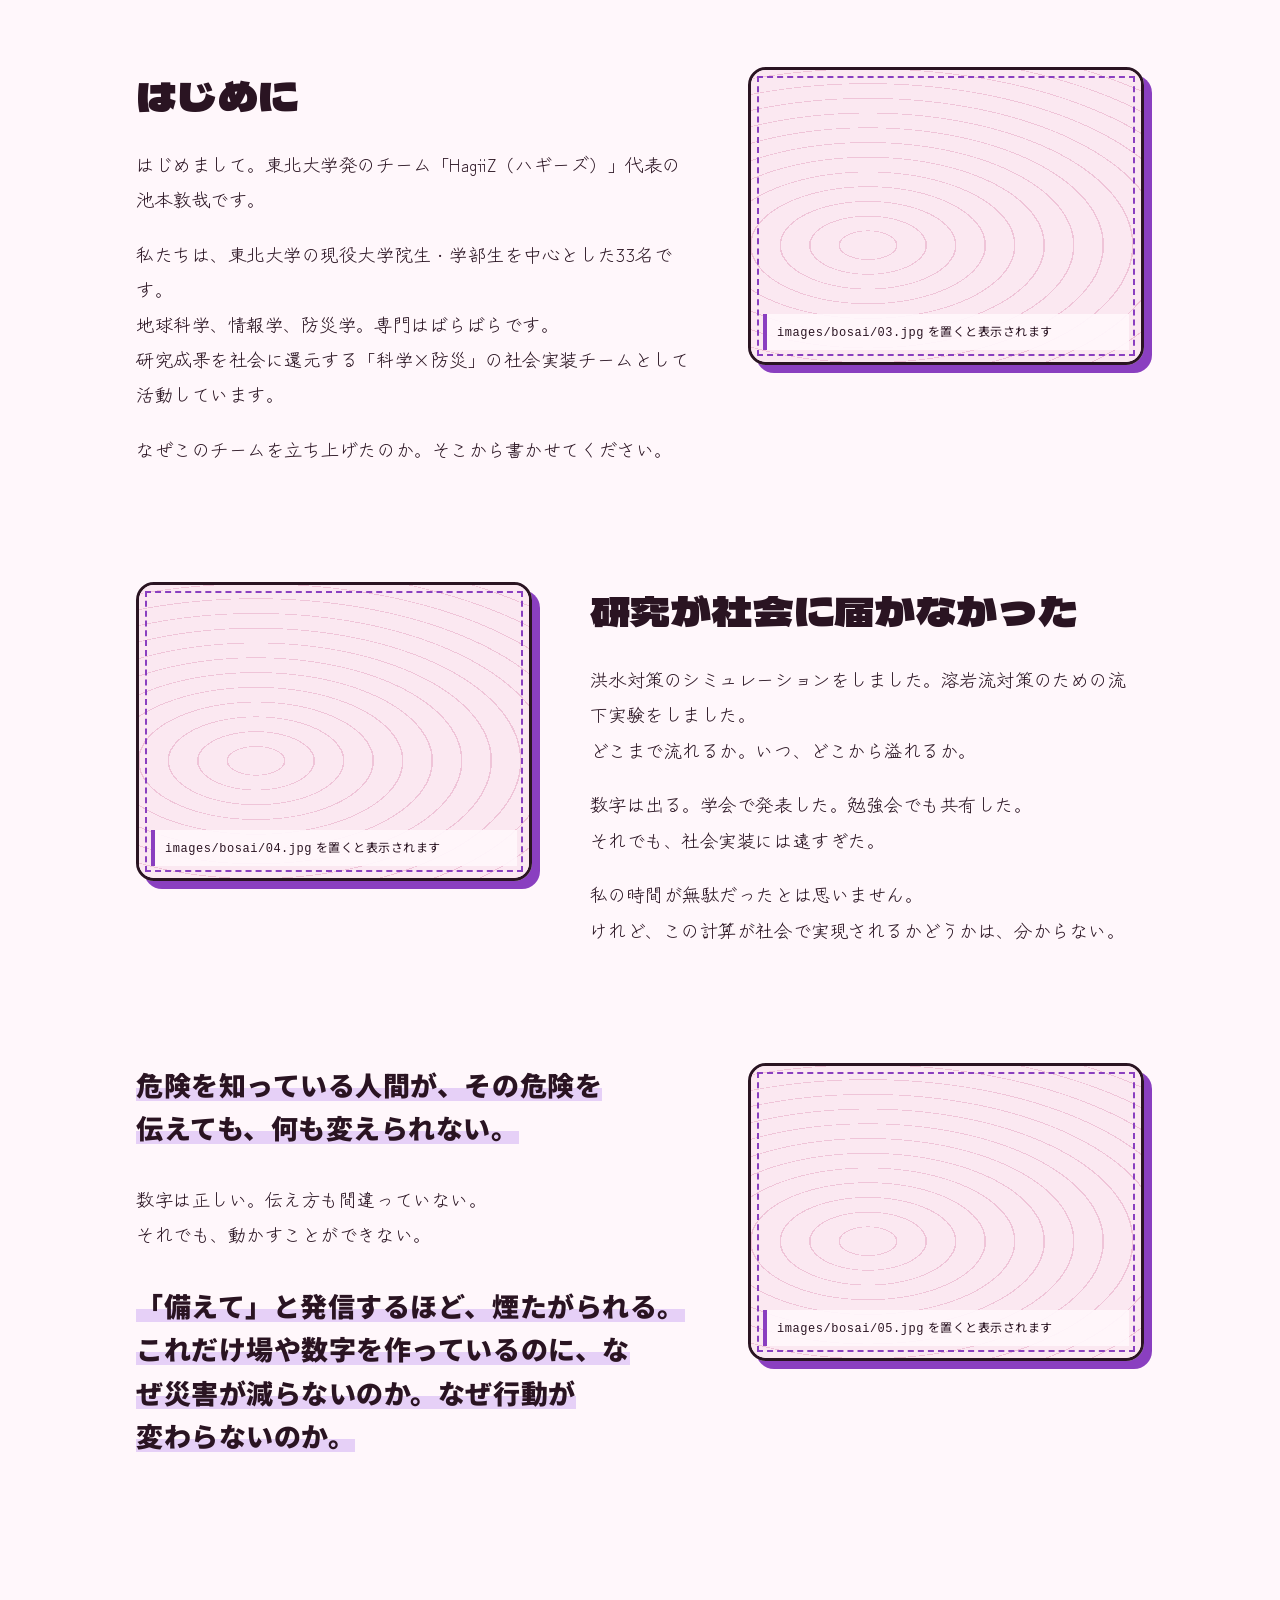
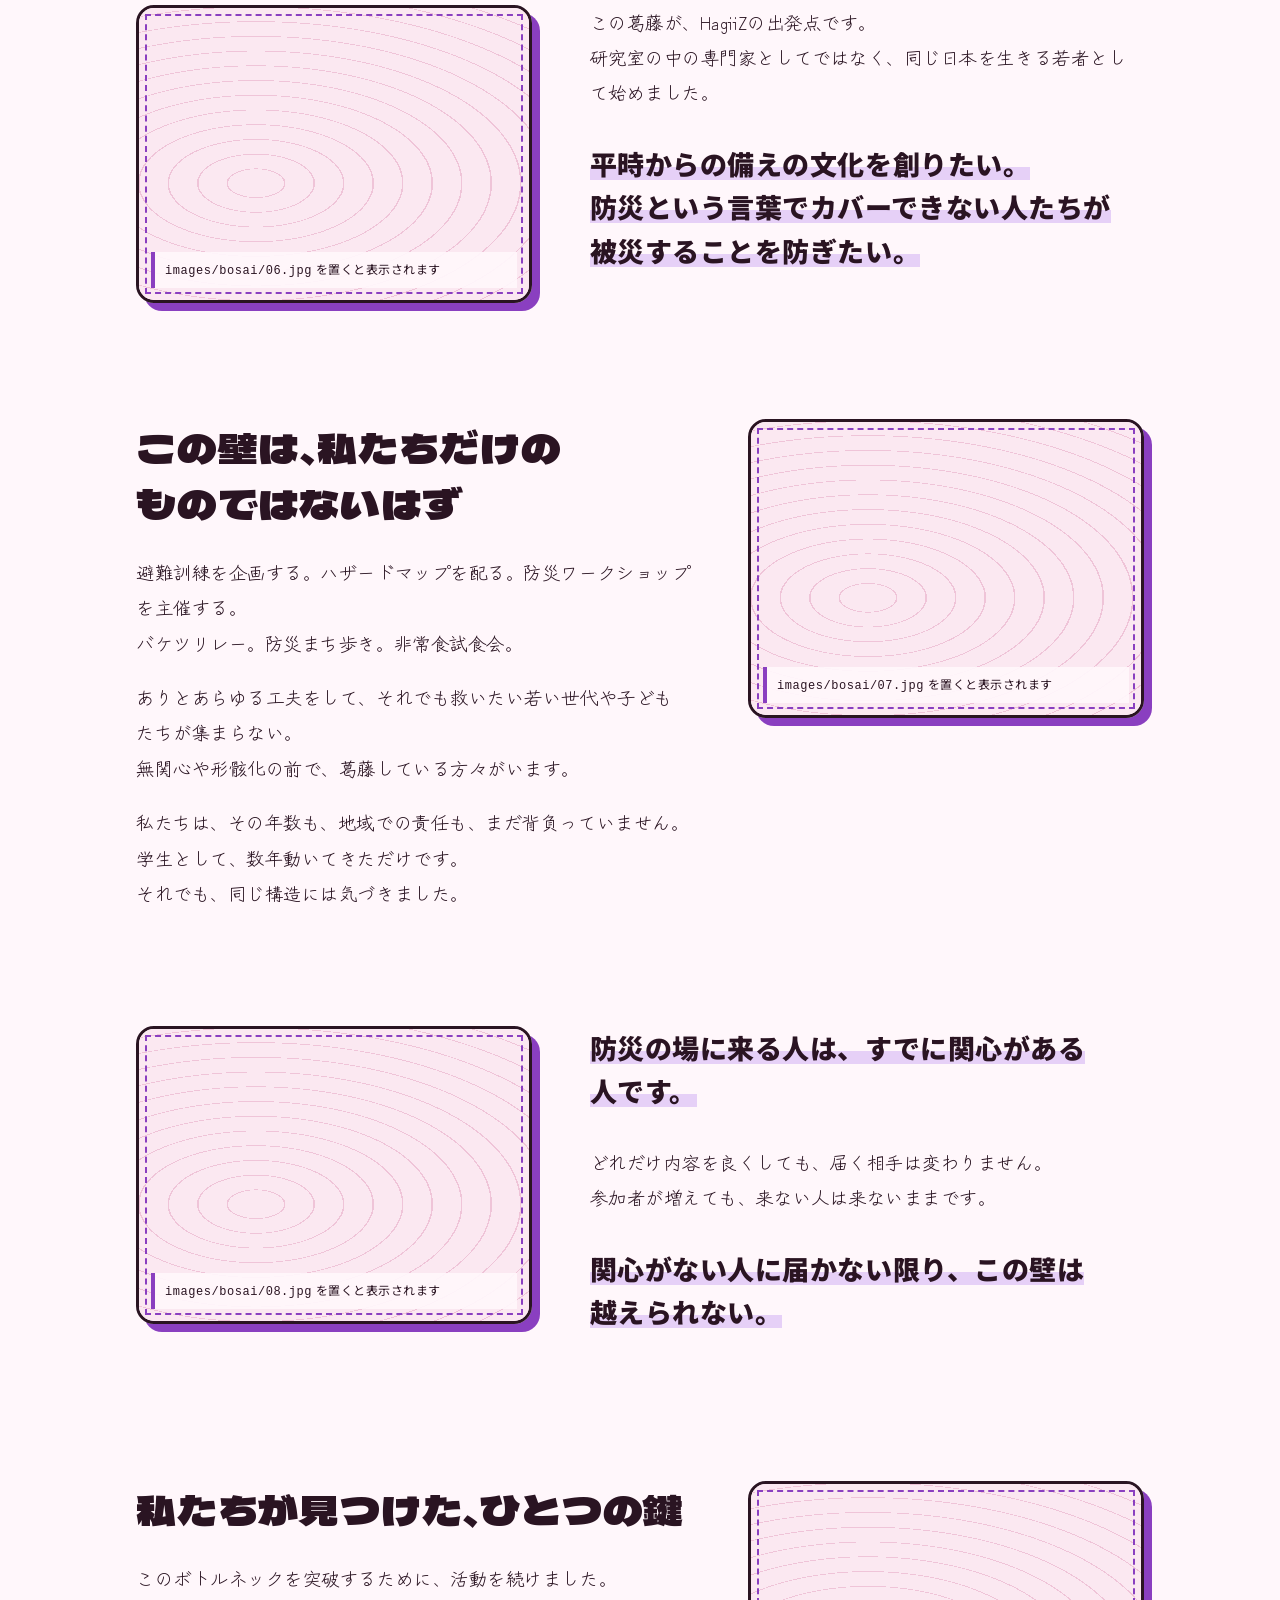
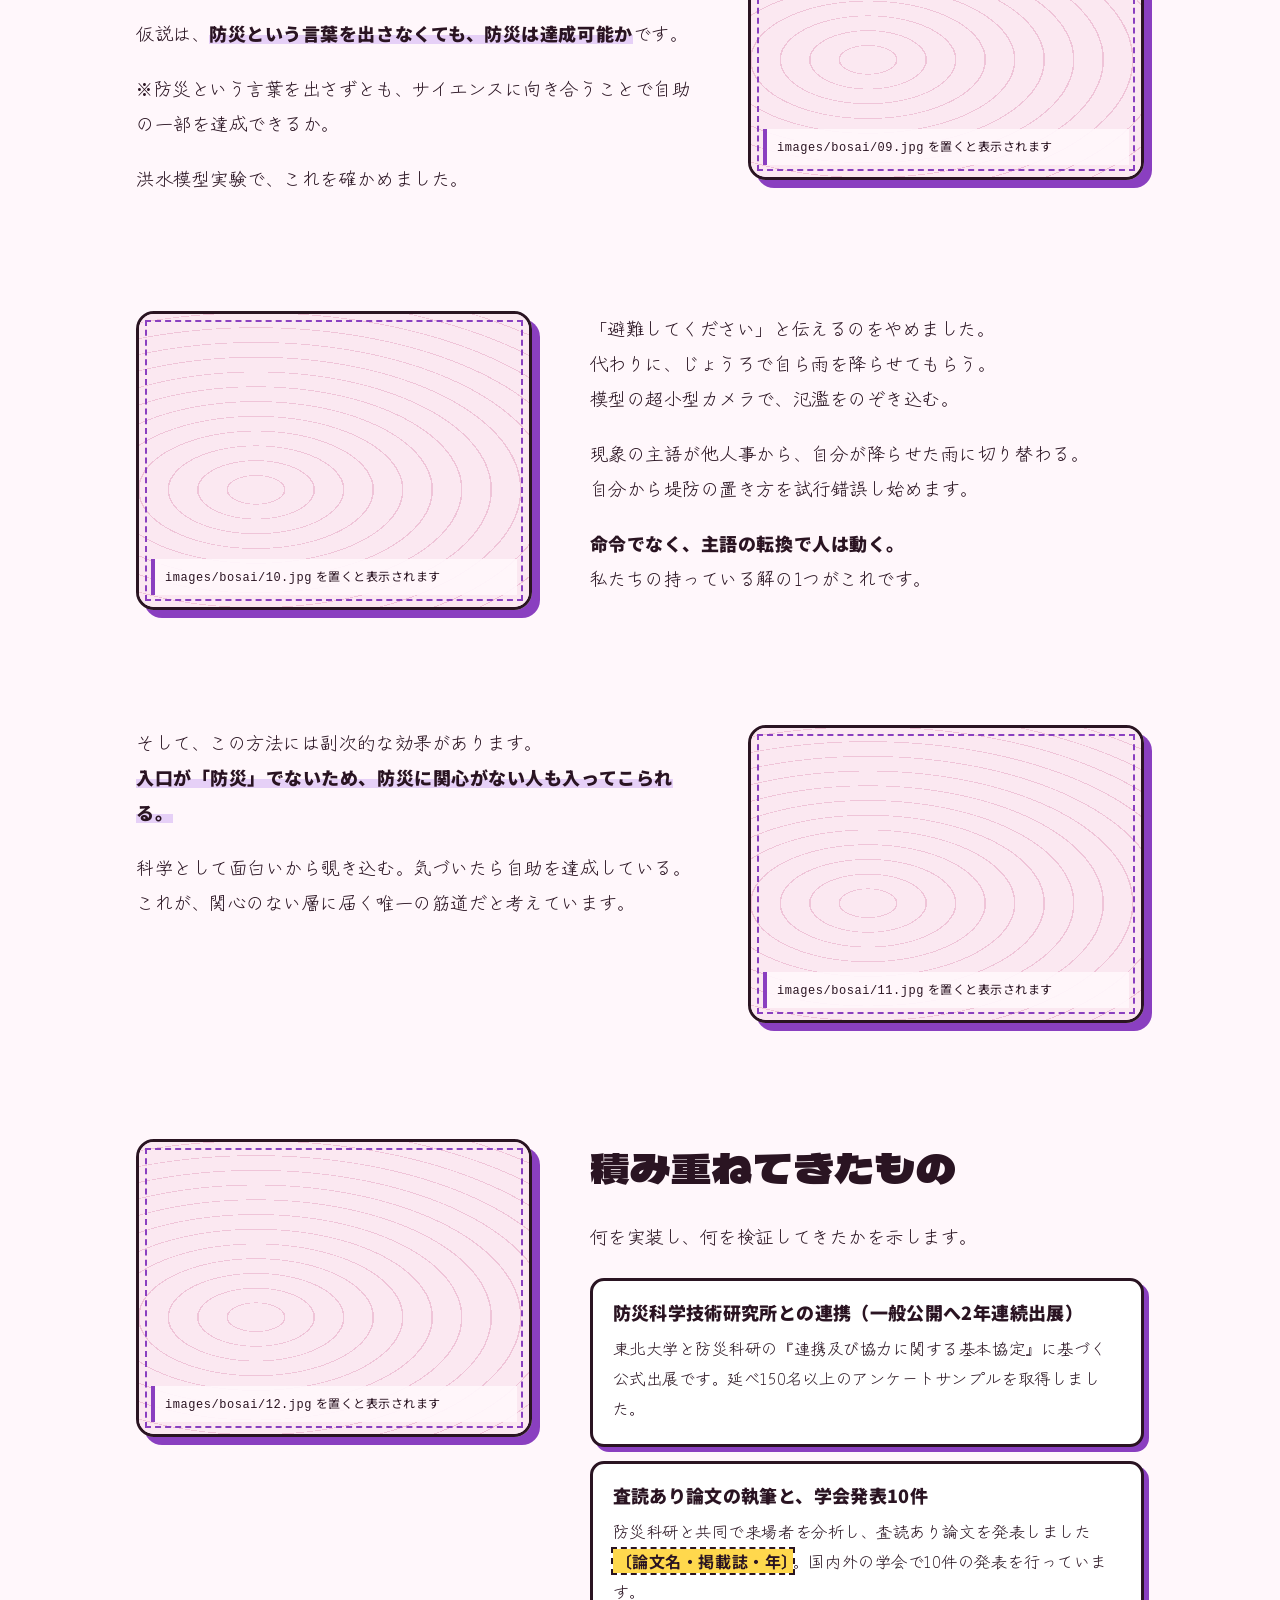
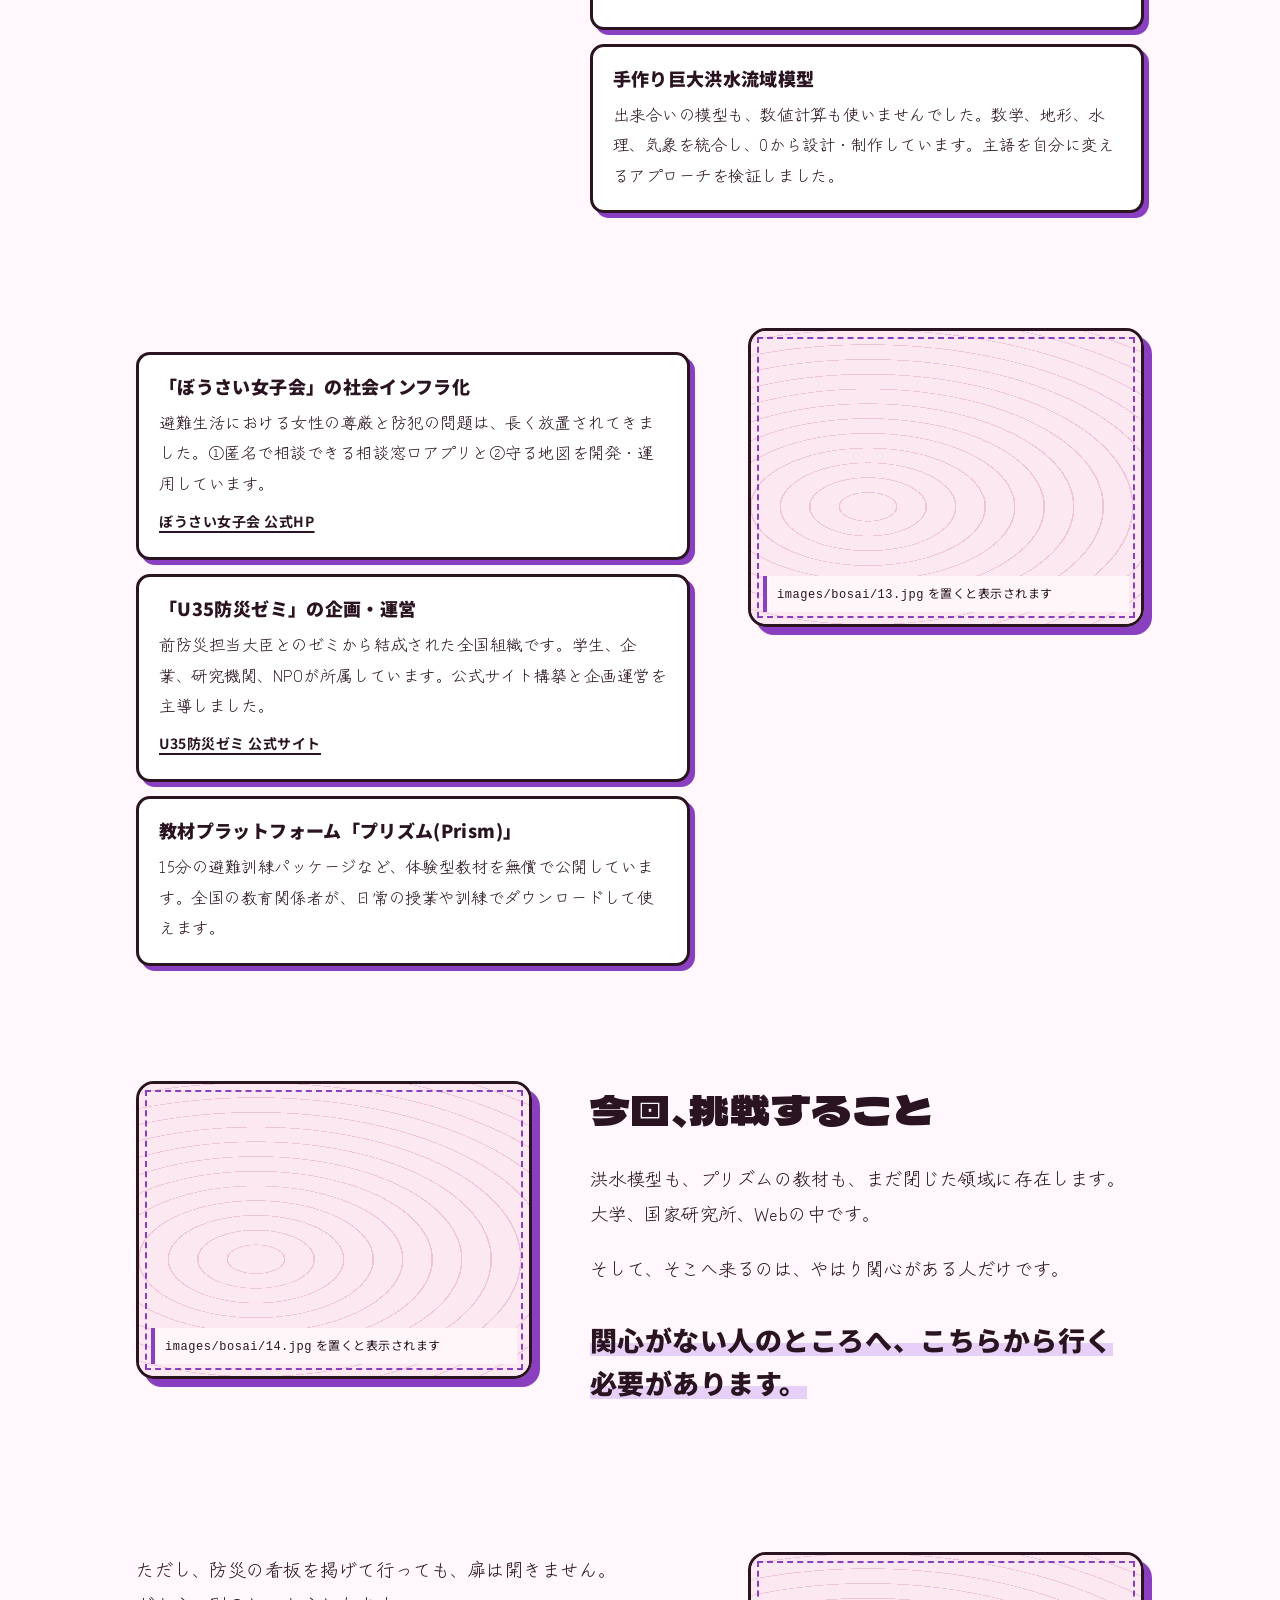
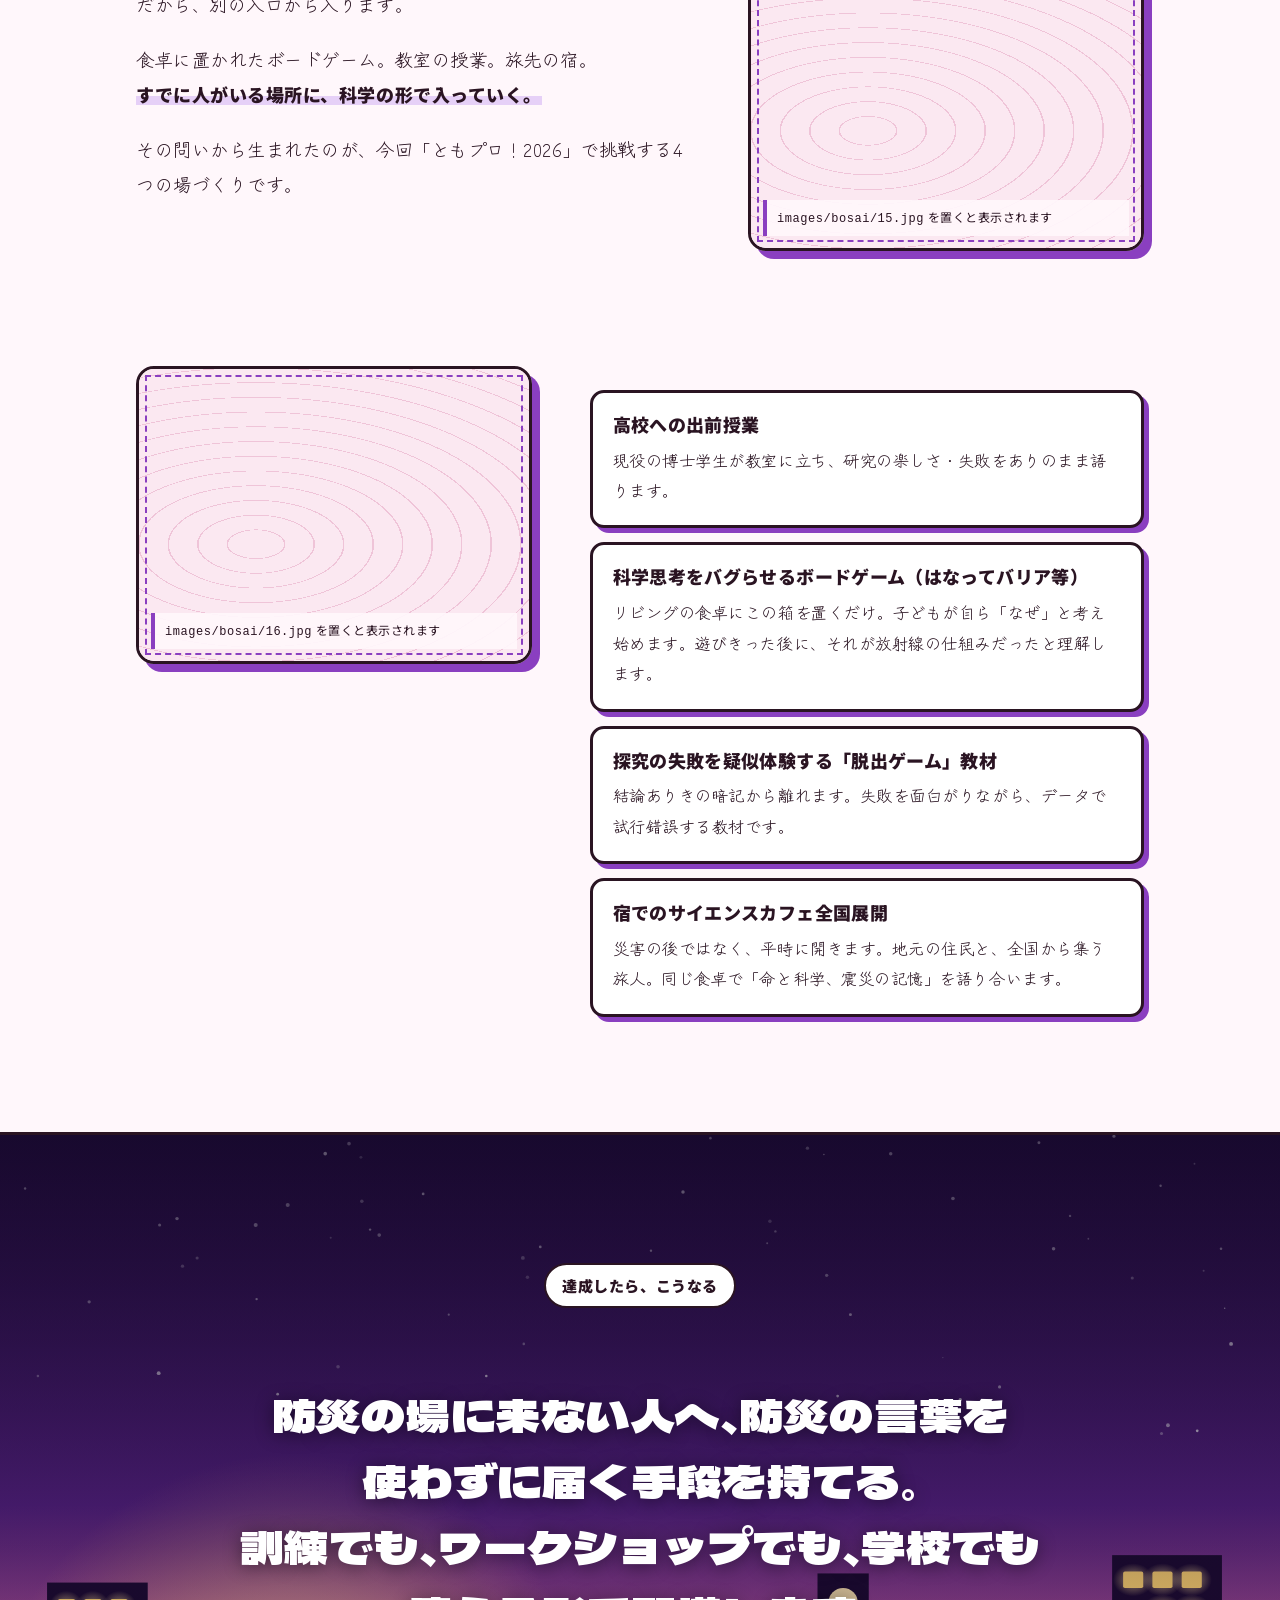
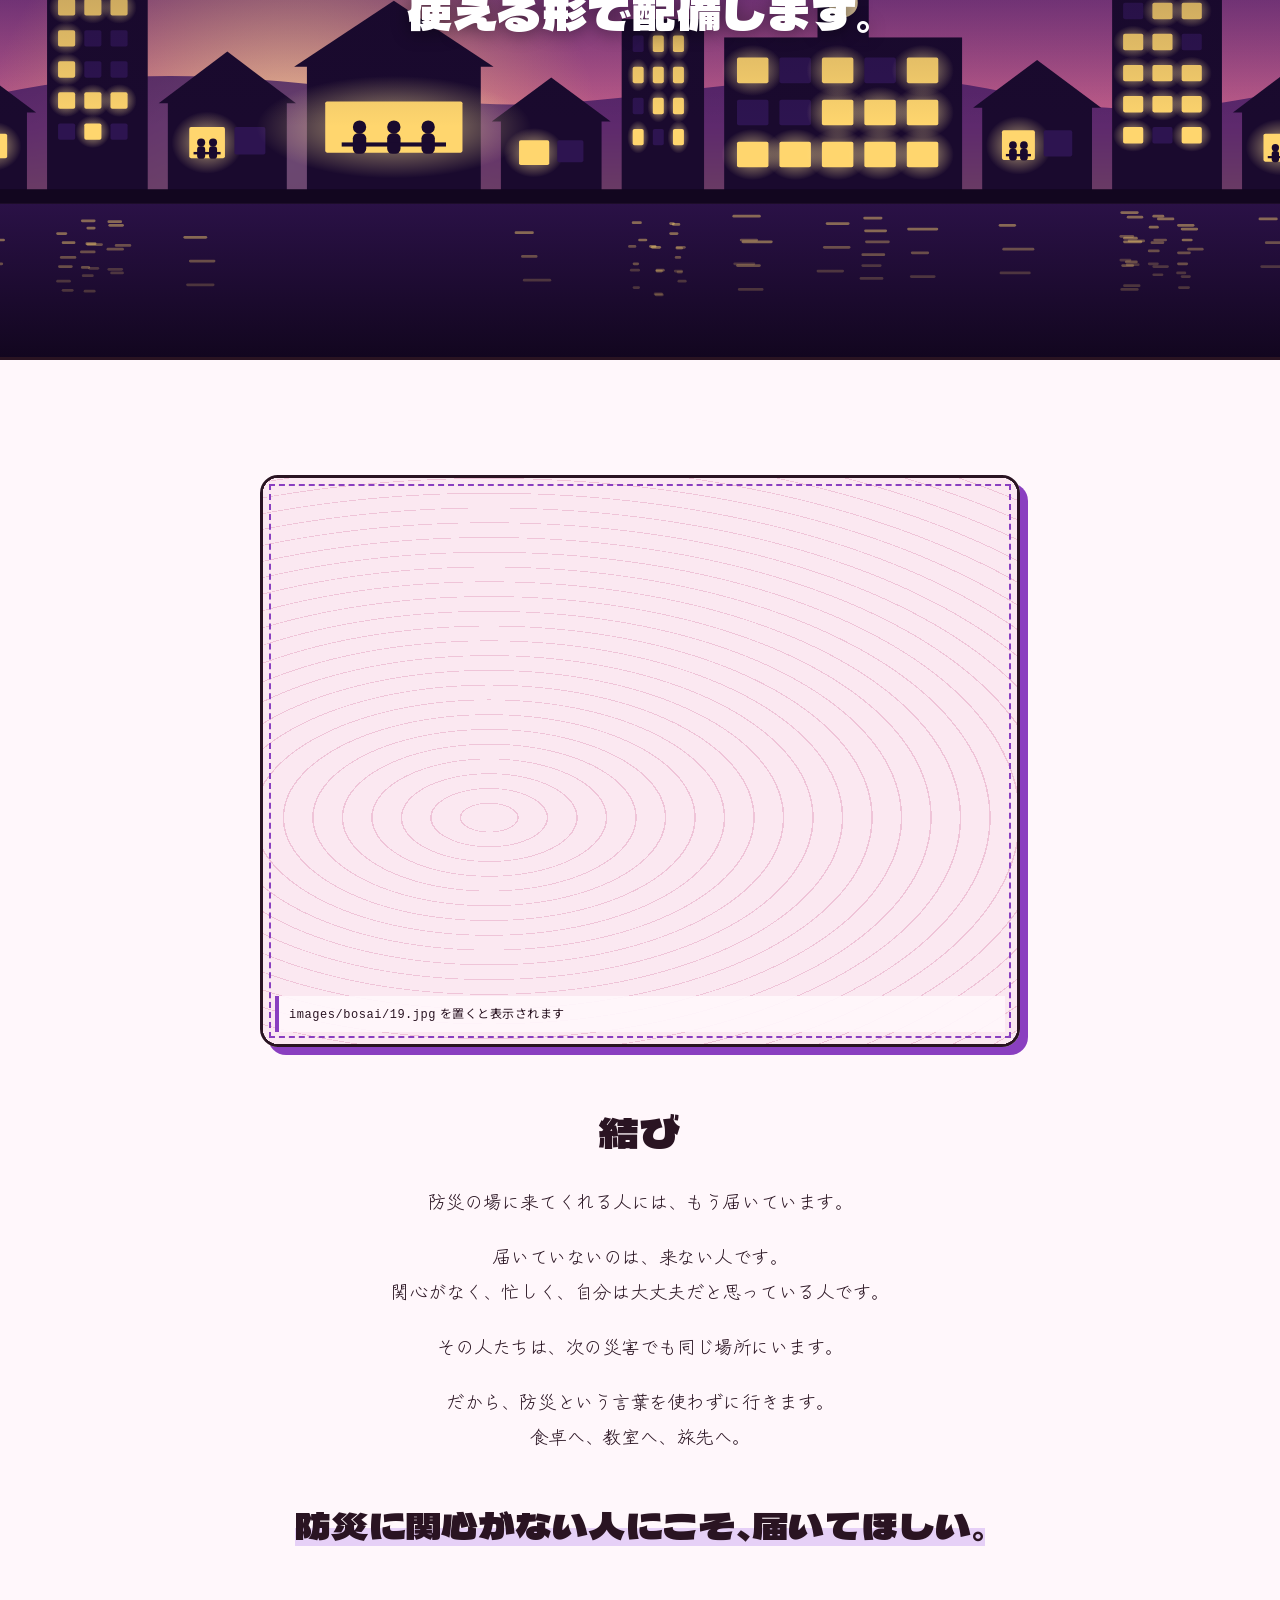
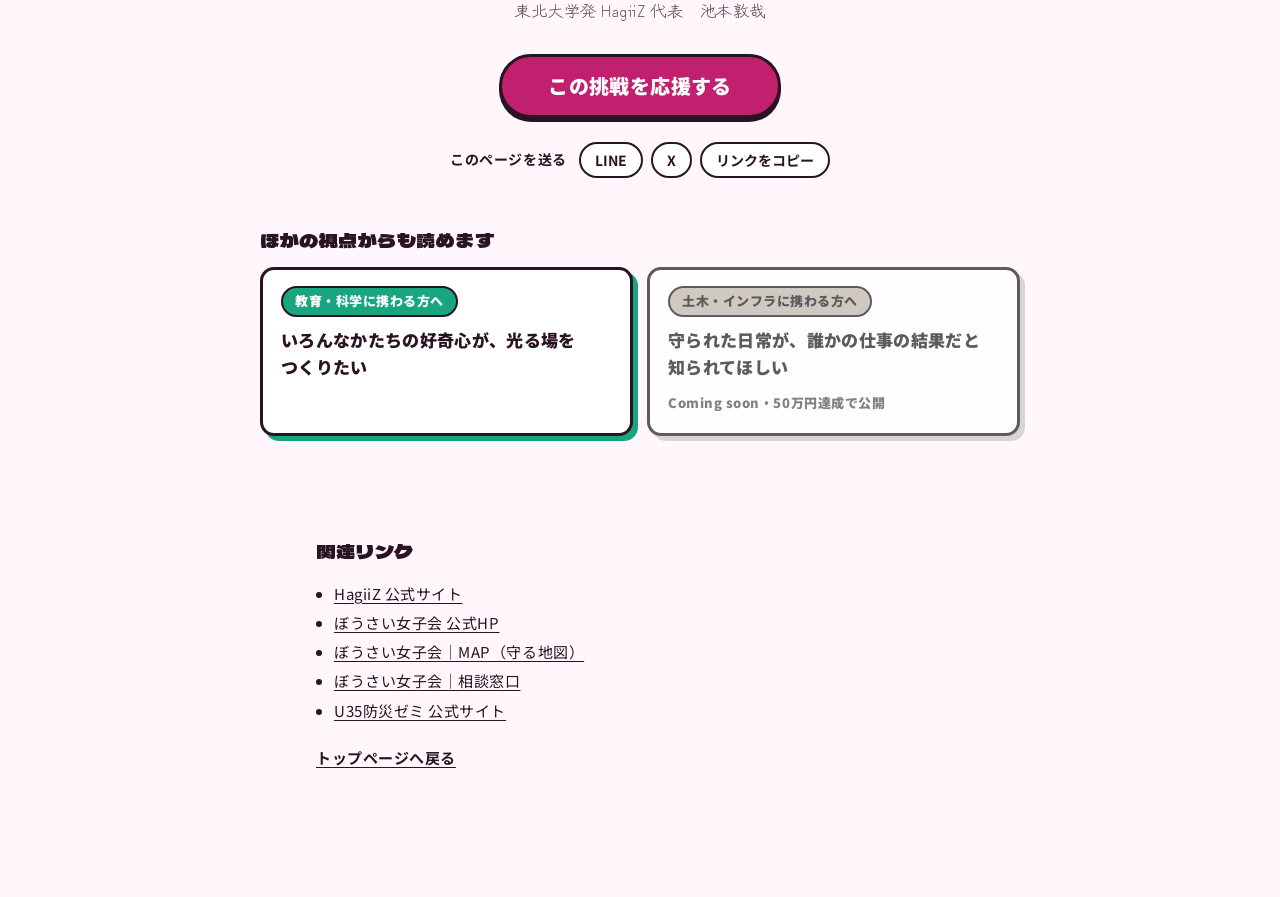
==== commit bfdddded: "Add files via upload" ====
--- a/bosai.html
+++ b/bosai.html
@@ -26,7 +26,7 @@
   <a class="logo" href="index.html">HagiiZ</a>
   <span class="bar-left" aria-live="off"></span>
   <button class="fast-toggle" type="button" aria-pressed="false">⚡ 倍速</button>
-  <a class="btn btn--donate btn--sm" data-donate="header" href="#">寄付する</a>
+  <a class="btn btn--support btn--sm" data-support="header" href="support.html">応援する</a>
   <div class="segs" aria-hidden="true"></div>
 </header>
 
@@ -34,10 +34,6 @@
   <noscript><p style="padding:96px 20px">このページの表示には JavaScript を有効にしてください。寄付は<a href="https://www.kikin.tohoku.ac.jp/project/tomopro/2026/pj_009_2026">東北大学基金「ともプロ！2026」No.09</a>から受け付けています（10/1〜11/30）。</p></noscript>
 </main>
 
-<div class="dock" aria-label="寄付">
-  <span class="dock-info"><span class="dock-count" data-countdown></span><span class="dock-goal">目標 <b data-goal></b></span></span>
-  <a class="btn btn--donate" data-donate="dock" href="#">寄付する</a>
-</div>
 
 <script src="assets/js/config.js"></script>
 <script src="content/bosai.js"></script>
--- a/assets/css/style.css
+++ b/assets/css/style.css
@@ -192,6 +192,12 @@
   box-shadow: 0 4px 0 var(--ink);
 }
 .btn--donate:hover { transform: translateY(-2px); box-shadow: 0 6px 0 var(--ink); }
+.btn--support {
+  background: var(--rose-deep);
+  color: var(--white);
+  box-shadow: 0 4px 0 var(--ink);
+}
+.btn--support:hover { transform: translateY(-2px); box-shadow: 0 6px 0 var(--ink); }
 .btn--sub {
   background: var(--white);
   color: var(--ink);
@@ -298,11 +304,11 @@
   color: var(--ink-2);
 }
 .head-count { margin-left: auto; }
-.head .btn--donate { margin-left: 4px; }
+.head .btn--support { margin-left: auto; }
 @media (max-width: 899px) { .head-tag { display: none; } }
 @media (max-width: 719px) {
   .head-count { display: none; }
-  .head .btn--donate { margin-left: auto; }
+  .head .btn--support { margin-left: auto; }
 }
 
 .sticker {
@@ -361,23 +367,24 @@
   box-shadow: 10px 10px 0 var(--ink);
   background: #EAF0F2;
 }
-.model svg { display: block; width: 100%; height: auto; }
-.model-water { transition: y .7s cubic-bezier(.3,.8,.4,1), height .7s cubic-bezier(.3,.8,.4,1); }
-.model-flood { transition: opacity .5s ease .5s; }
-.model.is-flooded .model-flood { opacity: .85; }
-.model.is-shake { animation: shake .5s ease .45s; }
+.model canvas { display: block; width: 100%; aspect-ratio: 16 / 10; height: auto; }
+.model.is-shake { animation: shake .5s ease; }
 @keyframes shake {
   20% { transform: translateX(-6px) rotate(-.6deg); }
   40% { transform: translateX(6px) rotate(.6deg); }
   60% { transform: translateX(-4px); }
   80% { transform: translateX(3px); }
 }
-.model-rain.is-raining line { animation: drop .75s linear; }
-.model-rain.is-raining { opacity: 1; }
-@keyframes drop {
-  from { transform: translateY(0); opacity: 0; }
-  20%  { opacity: 1; }
-  to   { transform: translateY(230px); opacity: 0; }
+#model-btn {
+  touch-action: none;
+  -webkit-user-select: none;
+  user-select: none;
+  -webkit-touch-callout: none;
+}
+#model-btn.is-pressing {
+  transform: translateY(4px) scale(.98);
+  box-shadow: 0 1px 0 var(--ink);
+  background: #FFE58A;
 }
 .model-caption {
   min-height: 3.6em;
@@ -595,7 +602,7 @@
   list-style: none;
   padding: 0;
   display: grid;
-  grid-template-columns: repeat(4, minmax(0, 1fr));
+  grid-template-columns: repeat(auto-fit, minmax(180px, 1fr));
   gap: clamp(18px, 2.6vw, 36px);
 }
 .stats li { display: flex; flex-wrap: wrap; align-items: baseline; gap: 0 6px; border-left: 4px solid var(--sun); padding-left: 16px; }
@@ -773,7 +780,7 @@
 }
 .final-remain { font-size: 19px; margin: 0 0 26px; }
 .final .btn-row { justify-content: center; }
-.final .btn--donate { background: var(--sun); color: var(--ink); }
+.final .btn--support { background: var(--sun); color: var(--ink); }
 .final .share { justify-content: center; margin-top: 32px; }
 .final .share-label { color: var(--white); }
 
@@ -823,7 +830,7 @@
 .dock-goal b { font-family: var(--f-shout); font-weight: 400; font-size: 16px; }
 .dock .btn { min-height: 50px; padding: 0 26px; }
 @media (min-width: 720px) { .dock { display: none; } }
-@media (max-width: 719px) { .site-foot { padding-bottom: calc(96px + var(--safe-b)); } }
+
 
 /* =========================================================
    物語ページ
@@ -864,7 +871,7 @@
   white-space: nowrap;
 }
 .fast-toggle[aria-pressed="true"] { background: var(--sun); box-shadow: inset 0 0 0 2px var(--ink); }
-@media (max-width: 719px) { .bar .btn--donate { display: none; } }
+@media (max-width: 719px) { .bar-left { display: none; } .bar .fast-toggle { margin-left: auto; } }
 
 /* ストーリーズ風：場面ごとの読んだ量 */
 .segs {
@@ -1226,8 +1233,276 @@
 }
 .gift-note a { font-family: var(--f-claim); font-weight: 900; text-underline-offset: 3px; }
 
-/* ---- 受付開始前：「予定に入れる」 ---- */
-.btn--donate.is-remind { background: #1F6E9F; }
-.final .btn--donate.is-remind,
-.qcard--ask .btn.is-remind { background: var(--sun); color: var(--ink); }
 .meter.is-over .meter-fill { background: repeating-linear-gradient(-45deg, var(--sun) 0 12px, #FFE58A 12px 24px); }
+
+
+/* =========================================================
+   トップ：なぜ（いちばん大きな話）
+   ========================================================= */
+.why {
+  background: var(--ink);
+  color: var(--paper);
+  padding: clamp(80px, 12vw, 160px) var(--pad-x);
+  border-bottom: var(--line);
+  overflow: hidden;
+}
+.why-inner { max-width: 1080px; margin: 0 auto; }
+.why-big {
+  font-family: var(--f-shout);
+  font-weight: 400;
+  font-size: clamp(34px, 6.2vw, 82px);
+  line-height: 1.28;
+  margin: 0;
+  word-break: auto-phrase;
+}
+.why-big--turn { margin-top: clamp(56px, 8vw, 110px); color: var(--sun); }
+.why-facts {
+  list-style: none;
+  margin: clamp(32px, 5vw, 56px) 0 0;
+  padding: 0;
+  display: grid;
+  gap: 10px;
+  font-size: clamp(18px, 2vw, 24px);
+  line-height: 1.7;
+}
+.why-facts li { padding-left: 1.2em; position: relative; }
+.why-facts li::before { content: ""; position: absolute; left: 0; top: .78em; width: .55em; height: 3px; background: var(--rose); }
+.why-answer {
+  display: flex;
+  flex-wrap: wrap;
+  align-items: baseline;
+  gap: 0 .1em;
+  margin: clamp(24px, 4vw, 40px) 0 0;
+  font-family: var(--f-shout);
+  font-size: clamp(30px, 5vw, 64px);
+  line-height: 1.2;
+}
+.why-play {
+  display: inline-block;
+  font-size: 2.1em;
+  line-height: 1;
+  padding: .08em .28em .14em;
+  background: var(--rose);
+  color: var(--white);
+  border: 4px solid var(--paper);
+  border-radius: 22px;
+  transform: rotate(-4deg);
+  margin: .1em .12em;
+  box-shadow: 8px 8px 0 var(--sun);
+}
+.why-proof {
+  display: grid;
+  grid-template-columns: repeat(2, minmax(0, 1fr));
+  gap: 20px;
+  margin-top: clamp(48px, 7vw, 88px);
+}
+.why-proof p {
+  margin: 0;
+  padding: 22px 24px;
+  border: 2px solid rgba(255, 247, 251, .35);
+  border-radius: var(--radius);
+  font-size: clamp(17px, 1.7vw, 20px);
+  line-height: 1.85;
+}
+@media (max-width: 759px) { .why-proof { grid-template-columns: 1fr; } }
+
+/* 1行ずつ現れる（この節だけ） */
+.js .rv { opacity: 0; transform: translateY(28px); transition: opacity .7s ease, transform .7s cubic-bezier(.2,.8,.2,1); }
+.js .rv.is-on { opacity: 1; transform: none; }
+
+/* ---- 3つの視点：公開前の扉 ---- */
+.door { position: relative; }
+.door-lock { display: none; }
+.door.is-locked { box-shadow: 8px 8px 0 #CFC3C9; }
+.door.is-locked:hover { transform: none; box-shadow: 8px 8px 0 #CFC3C9; }
+.door.is-locked .door-img,
+.door.is-locked .door-body { filter: grayscale(1); opacity: .45; }
+.door.is-locked .door-lock {
+  position: absolute;
+  inset: 0;
+  display: flex;
+  flex-direction: column;
+  align-items: center;
+  justify-content: center;
+  gap: 10px;
+  text-align: center;
+}
+.door-lock-t {
+  font-family: var(--f-shout);
+  font-size: clamp(28px, 3vw, 38px);
+  line-height: 1;
+  padding: 10px 18px;
+  background: var(--sun);
+  border: var(--line);
+  border-radius: 14px;
+  transform: rotate(-4deg);
+  box-shadow: 5px 5px 0 var(--ink);
+}
+.door-lock-d {
+  font-family: var(--f-claim);
+  font-weight: 900;
+  font-size: 15px;
+  padding: 4px 12px;
+  background: var(--white);
+  border: 2px solid var(--ink);
+  border-radius: 999px;
+}
+.cross-card.is-locked { filter: grayscale(.9); opacity: .7; box-shadow: 5px 5px 0 #CFC3C9; }
+.cross-soon { font-family: var(--f-claim); font-weight: 900; font-size: 13px; color: var(--ink-2); }
+
+/* ---- 4つの場 ---- */
+.things { padding: clamp(64px, 9vw, 120px) var(--pad-x); border-top: var(--line); }
+.things-grid {
+  list-style: none;
+  margin: 0;
+  padding: 0;
+  display: grid;
+  grid-template-columns: repeat(4, minmax(0, 1fr));
+  gap: clamp(16px, 2vw, 24px);
+}
+.thing {
+  display: flex;
+  flex-direction: column;
+  gap: 8px;
+  background: var(--white);
+  border: var(--line);
+  border-radius: var(--radius);
+  overflow: hidden;
+  padding-bottom: 20px;
+}
+.thing-img { border-bottom: var(--line); }
+.thing-img .img-slot { aspect-ratio: 4 / 3; height: auto; min-height: 0; }
+.thing-where {
+  align-self: flex-start;
+  margin: 16px 18px 0;
+  font-family: var(--f-claim);
+  font-weight: 900;
+  font-size: 13px;
+  padding: 3px 12px;
+  background: var(--sun);
+  border: 2px solid var(--ink);
+  border-radius: 999px;
+}
+.thing-title { margin: 0 18px; font-family: var(--f-shout); font-weight: 400; font-size: clamp(21px, 2vw, 25px); line-height: 1.35; }
+.thing .note { margin: 0 18px; font-size: 16px; line-height: 1.85; }
+.thing-img.is-gone + .thing-where { margin-top: 20px; }
+@media (max-width: 1023px) { .things-grid { grid-template-columns: repeat(2, minmax(0, 1fr)); } }
+@media (max-width: 599px) { .things-grid { grid-template-columns: 1fr; } }
+
+/* ---- 私たちについて ---- */
+.stats-title {
+  margin: 0 0 36px;
+  font-family: var(--f-claim);
+  font-weight: 900;
+  font-size: clamp(20px, 2.4vw, 28px);
+  line-height: 1.6;
+  color: var(--paper);
+}
+.stats-list {
+  list-style: none;
+  padding: 0;
+  margin: 0;
+  display: grid;
+  grid-template-columns: repeat(3, minmax(0, 1fr));
+  gap: clamp(18px, 2.6vw, 36px);
+}
+.stats-list li { display: flex; flex-wrap: wrap; align-items: baseline; gap: 0 6px; border-left: 4px solid var(--sun); padding-left: 16px; }
+@media (max-width: 759px) { .stats-list { grid-template-columns: 1fr; } }
+
+.final-lead { max-width: 34em; margin: 0 auto 28px; font-size: clamp(17px, 1.8vw, 20px); }
+
+/* =========================================================
+   物語：達成したら、こうなる（背景にビジョン）
+   ========================================================= */
+.scene--win {
+  position: relative;
+  overflow: hidden;
+  min-height: clamp(560px, 92vh, 920px);
+  align-content: start;
+  padding-top: clamp(64px, 10vw, 128px) !important;
+}
+.win-bg { position: absolute; inset: 0; z-index: 0; }
+.win-bg img { width: 100%; height: 100%; object-fit: cover; object-position: center bottom; }
+.win-bg::after {
+  content: "";
+  position: absolute;
+  inset: 0;
+  background: linear-gradient(180deg, rgba(8, 20, 18, .62) 0%, rgba(8, 20, 18, .28) 48%, rgba(8, 20, 18, 0) 70%);
+}
+[data-layer="bosai"] .win-bg::after { background: linear-gradient(180deg, rgba(22, 8, 42, .66) 0%, rgba(22, 8, 42, .3) 50%, rgba(22, 8, 42, 0) 72%); }
+[data-layer="doboku"] .win-bg::after { background: linear-gradient(180deg, rgba(255, 250, 236, .78) 0%, rgba(255, 250, 236, .4) 46%, rgba(255, 250, 236, 0) 66%); }
+.win-bg.is-photo::after { background: linear-gradient(180deg, rgba(0,0,0,.6) 0%, rgba(0,0,0,.3) 55%, rgba(0,0,0,.1) 100%); }
+.scene--win .scene-text { position: relative; z-index: 1; }
+[data-layer="science"] .scene--win,
+[data-layer="bosai"] .scene--win { color: var(--white); }
+[data-layer="science"] .scene--win .claim,
+[data-layer="bosai"] .scene--win .claim { text-shadow: 0 2px 18px rgba(0,0,0,.45); }
+[data-layer="doboku"] .scene--win { color: var(--ink); }
+.win-bg.is-photo ~ .scene-text { color: var(--white); }
+
+/* =========================================================
+   応援ページ
+   ========================================================= */
+.sp-hero {
+  background: var(--rose);
+  color: var(--white);
+  border-bottom: var(--line);
+  padding: clamp(40px, 7vw, 96px) var(--pad-x);
+}
+.sp-hero-inner { max-width: 900px; }
+.sp-title {
+  font-family: var(--f-shout);
+  font-weight: 400;
+  font-size: clamp(38px, 6.4vw, 80px);
+  line-height: 1.25;
+  margin: 0 0 20px;
+  text-shadow: .06em .06em 0 var(--ink);
+}
+.sp-lead { font-size: clamp(17px, 1.9vw, 21px); margin: 0 0 28px; max-width: 36em; }
+.sp-cta .btn--donate { background: var(--sun); color: var(--ink); }
+.sp-note { margin: 12px 0 0; font-family: var(--f-claim); font-weight: 700; font-size: 14px; }
+.sp-sec { padding: clamp(56px, 8vw, 104px) var(--pad-x); border-bottom: var(--line); }
+.sp-sec--tint { background: var(--paper-2); }
+.sp-sec .gift-inner .btn--block { margin-top: 8px; }
+.sp-end { padding: clamp(56px, 8vw, 96px) var(--pad-x); text-align: center; }
+.sp-end .share { justify-content: center; margin: 28px 0 20px; }
+.support-page .faq { border-top: 0; }
+.support-page .greeting { padding: clamp(56px, 8vw, 104px) var(--pad-x); }
+
+/* =========================================================
+   Coming soon
+   ========================================================= */
+.soon {
+  min-height: 100vh;
+  display: grid;
+  place-items: center;
+  padding: calc(var(--bar-h) + 48px) var(--pad-x) 120px;
+  background: var(--accent);
+  color: var(--on-accent);
+}
+.soon-inner { max-width: 760px; width: 100%; }
+.soon-big {
+  font-family: var(--f-shout);
+  font-size: clamp(44px, 7.4vw, 92px);
+  line-height: 1;
+  white-space: nowrap;
+  margin: 18px 0 20px;
+  transform: rotate(-3deg);
+  transform-origin: left center;
+}
+.soon-claim { margin: 0 0 24px !important; }
+.soon .progress-meter { background: var(--white); color: var(--ink); border: var(--line); border-radius: var(--radius); padding: 20px 22px 18px; margin-bottom: 28px; }
+.soon .meter { margin-bottom: 18px; }
+.soon-other { margin-top: 28px; }
+.soon-other a { font-family: var(--f-claim); font-weight: 900; }
+.is-soon .bar-left, .is-soon .fast-toggle, .is-soon .segs { display: none; }
+.is-soon .bar .btn--support { margin-left: auto; }
+
+@media (prefers-reduced-motion: reduce) {
+  .js .rv { opacity: 1; transform: none; transition: none; }
+}
+
+/* 画像の置き場所ラベルは、どの背景でも読めるように */
+.img-label { color: var(--ink); }
+/* イラストで埋めた扉は、写真の枠線を出さない */
+.img-slot.has-img .img-label { display: none; }
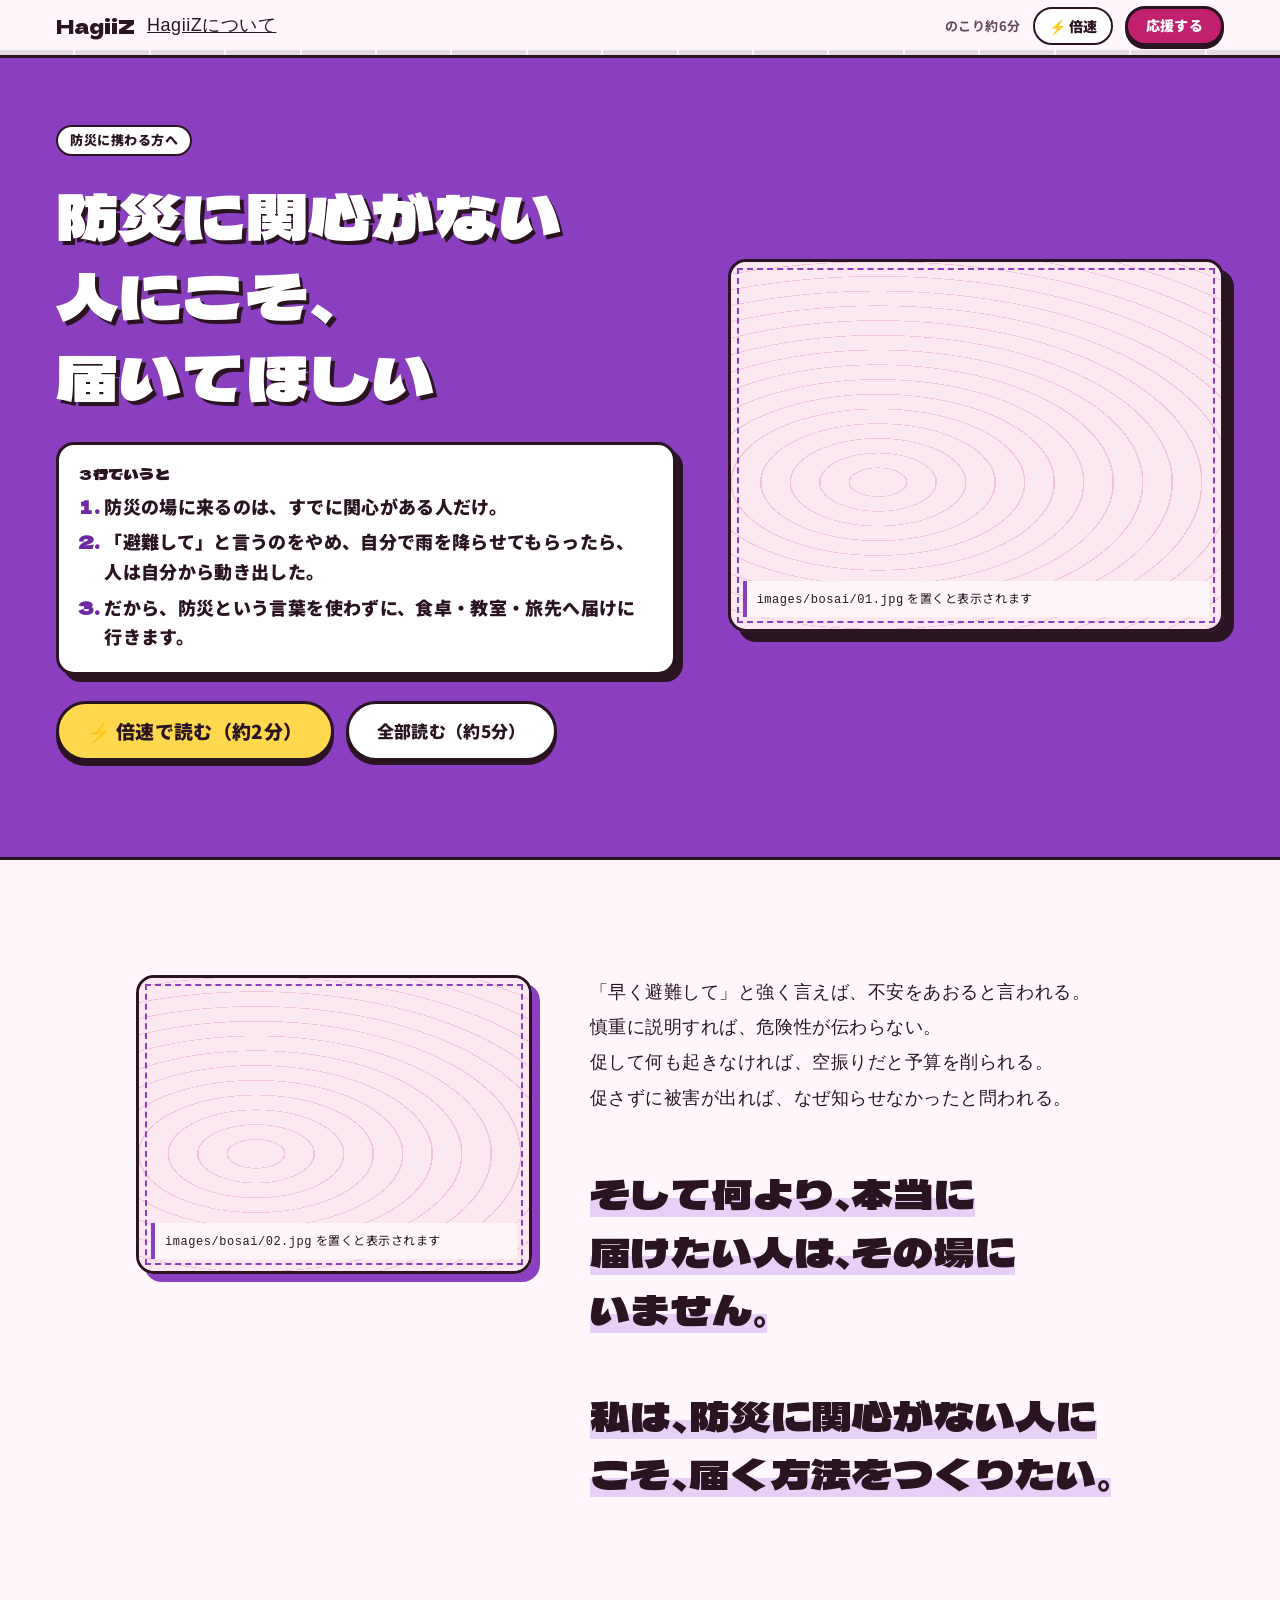
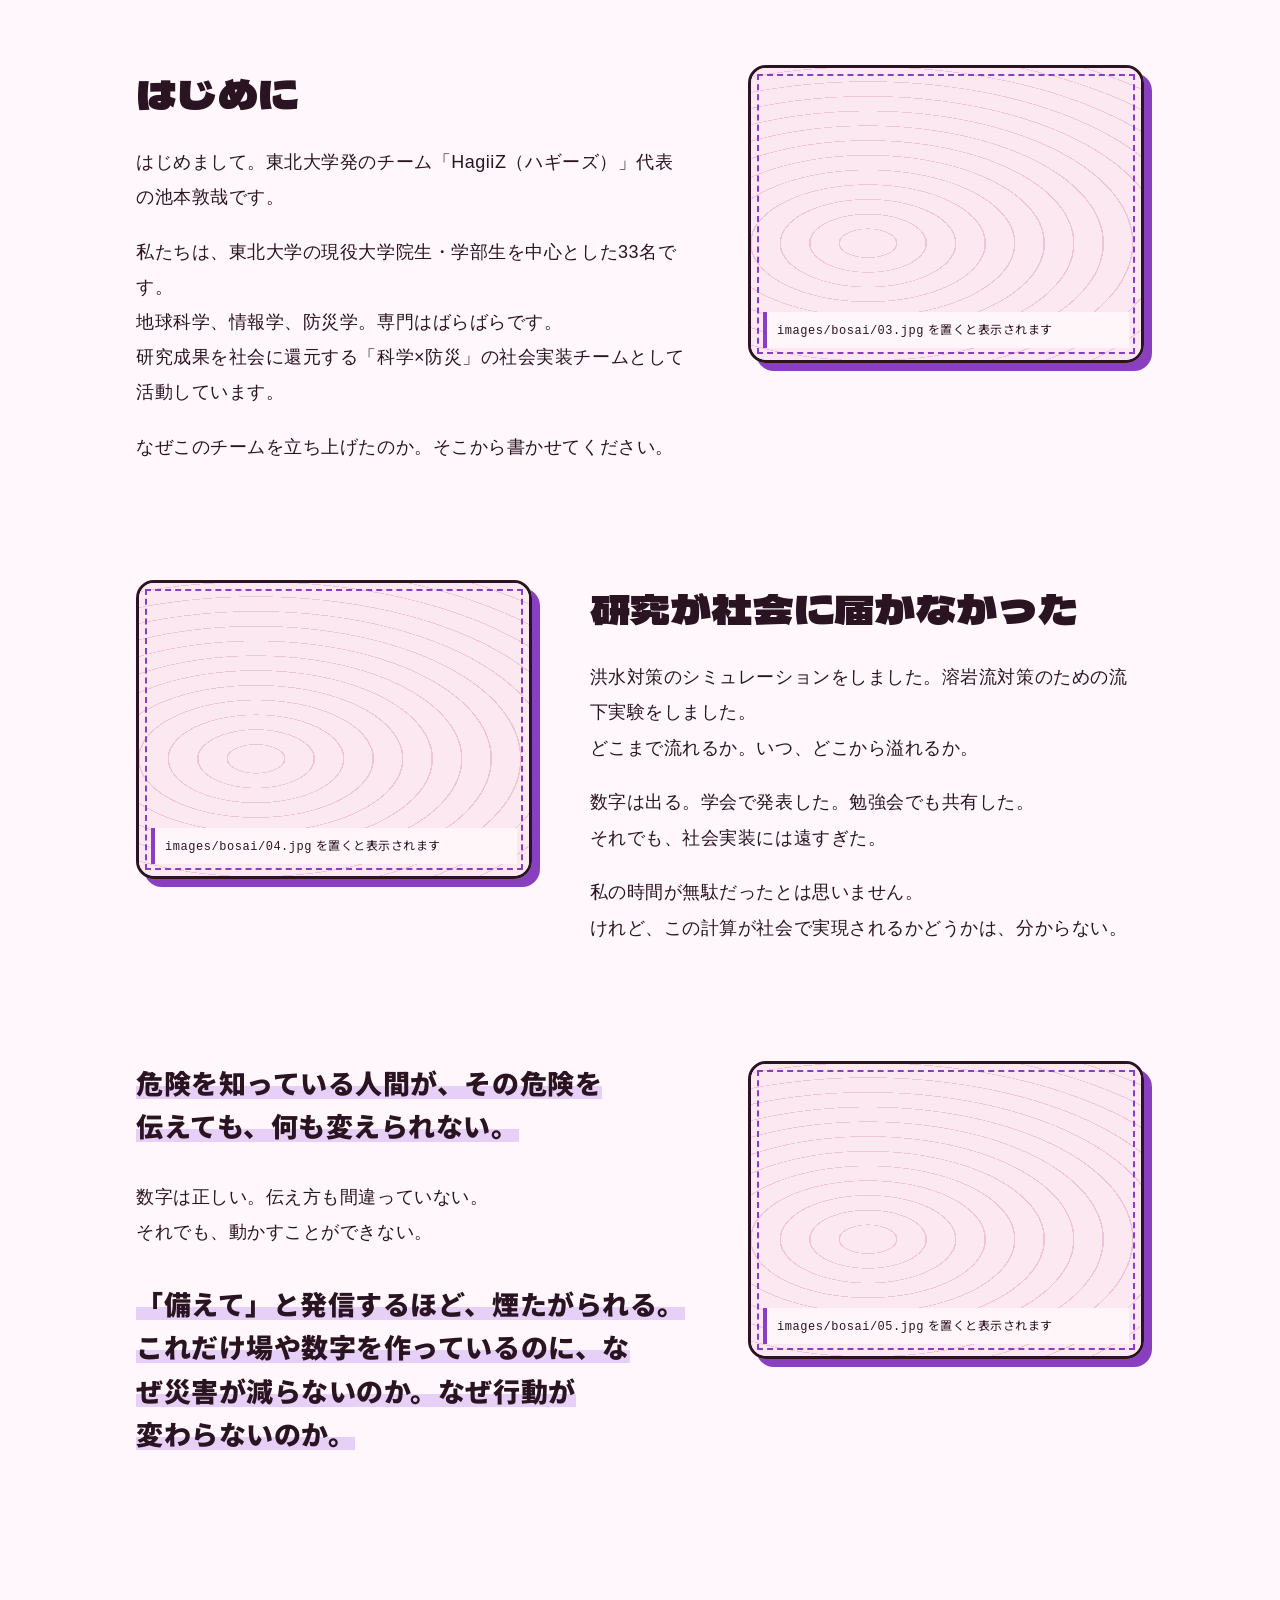
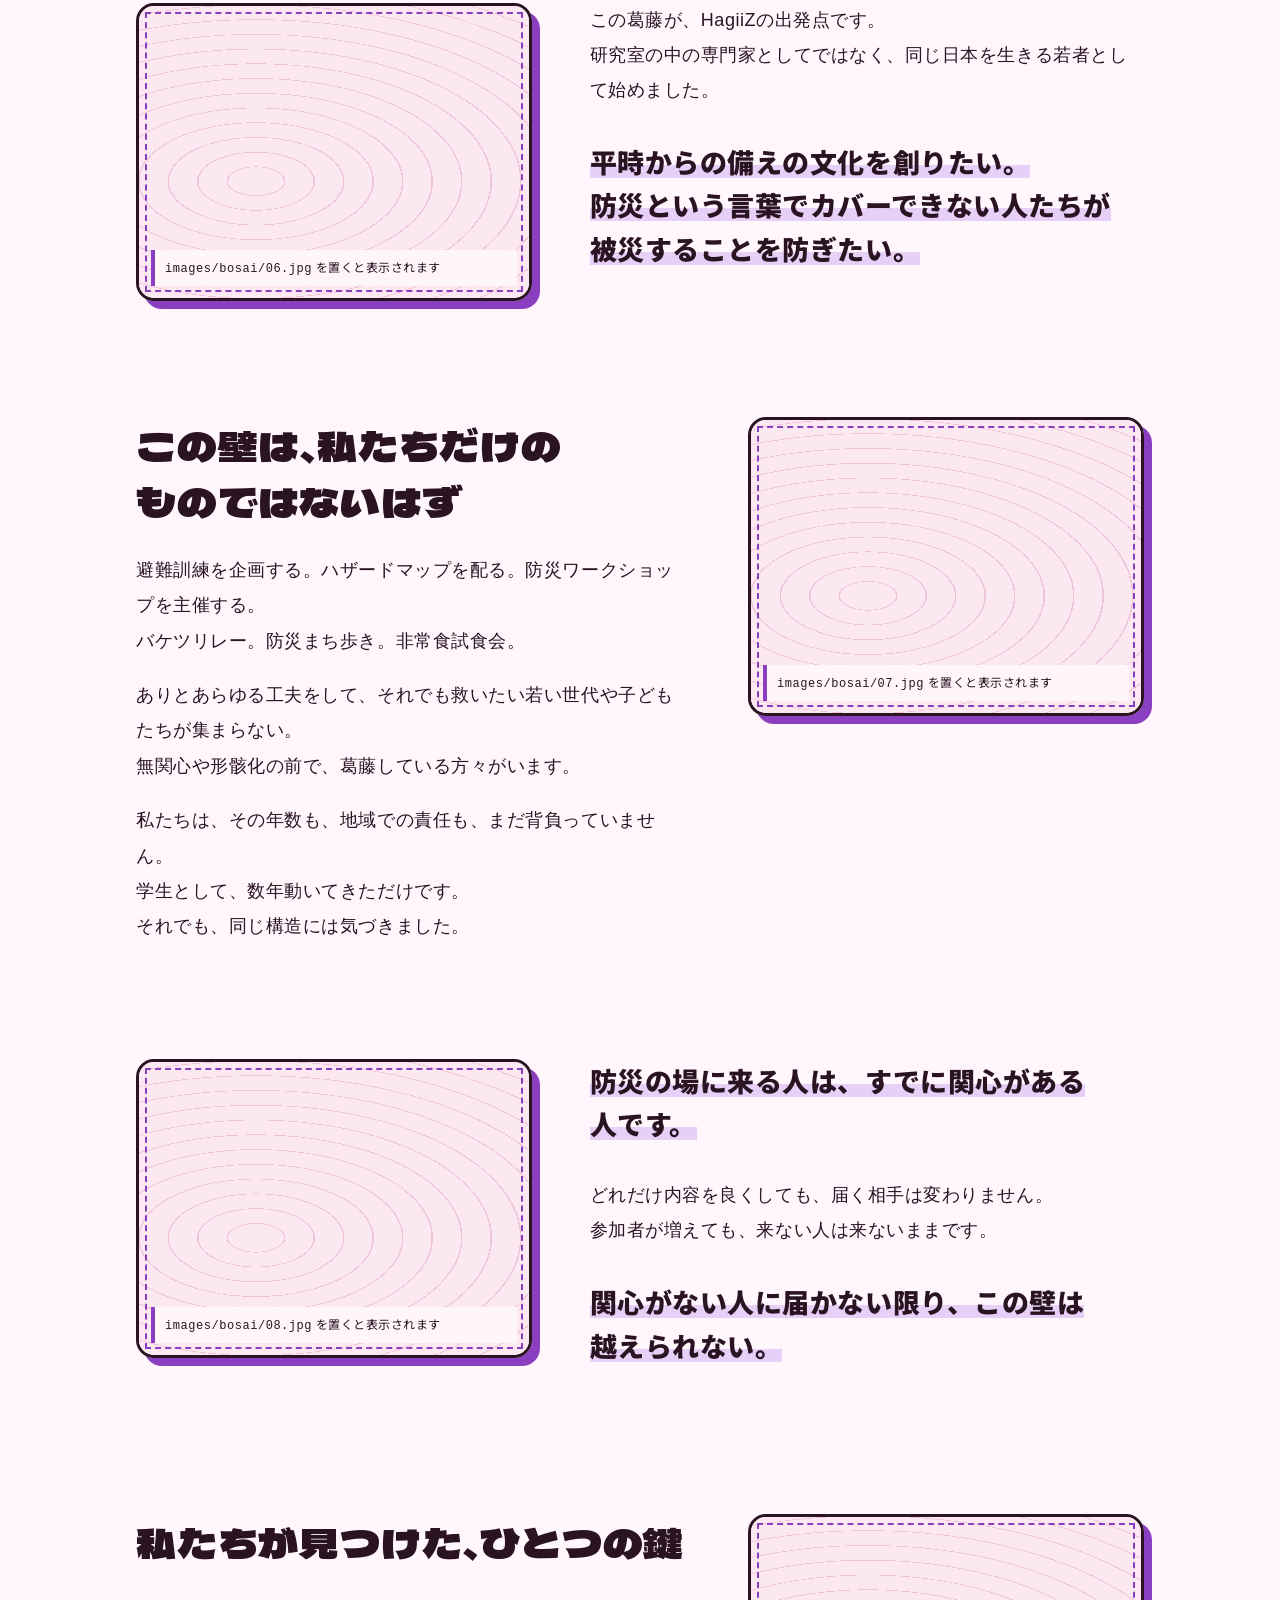
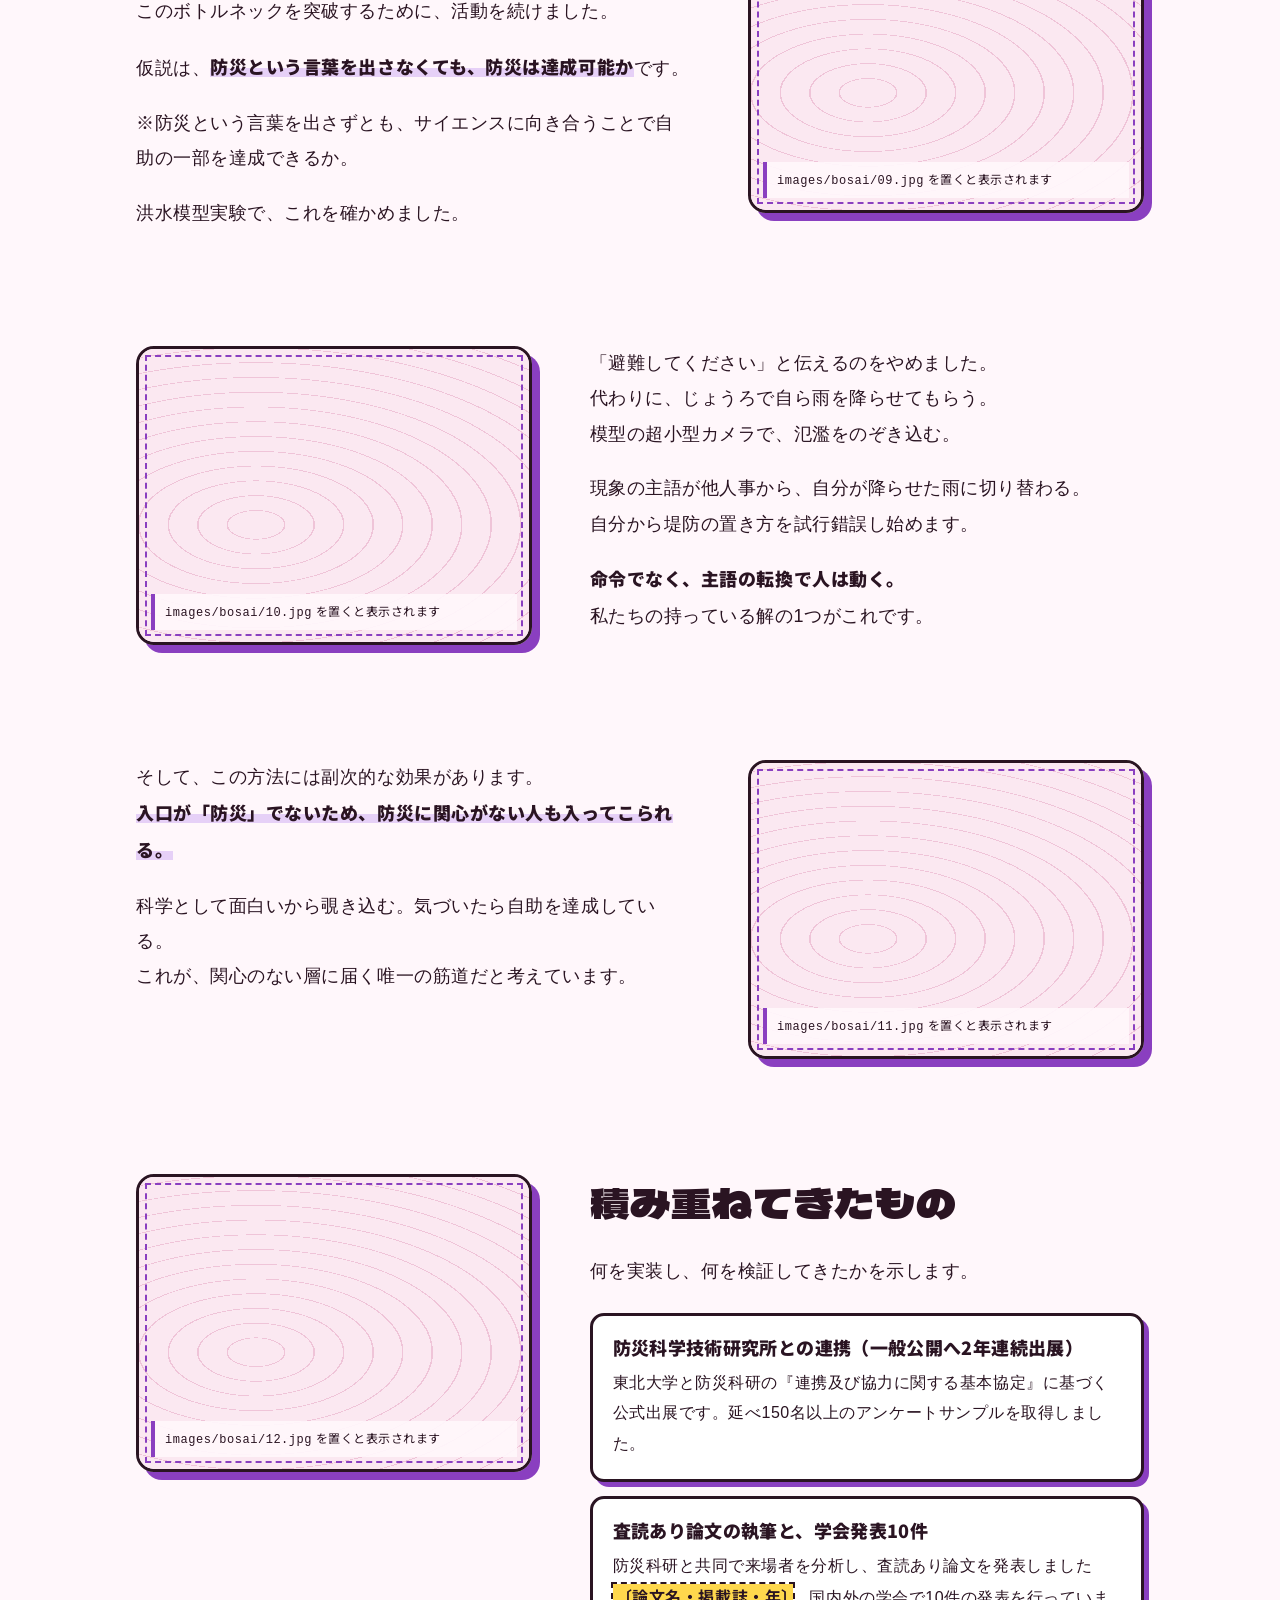
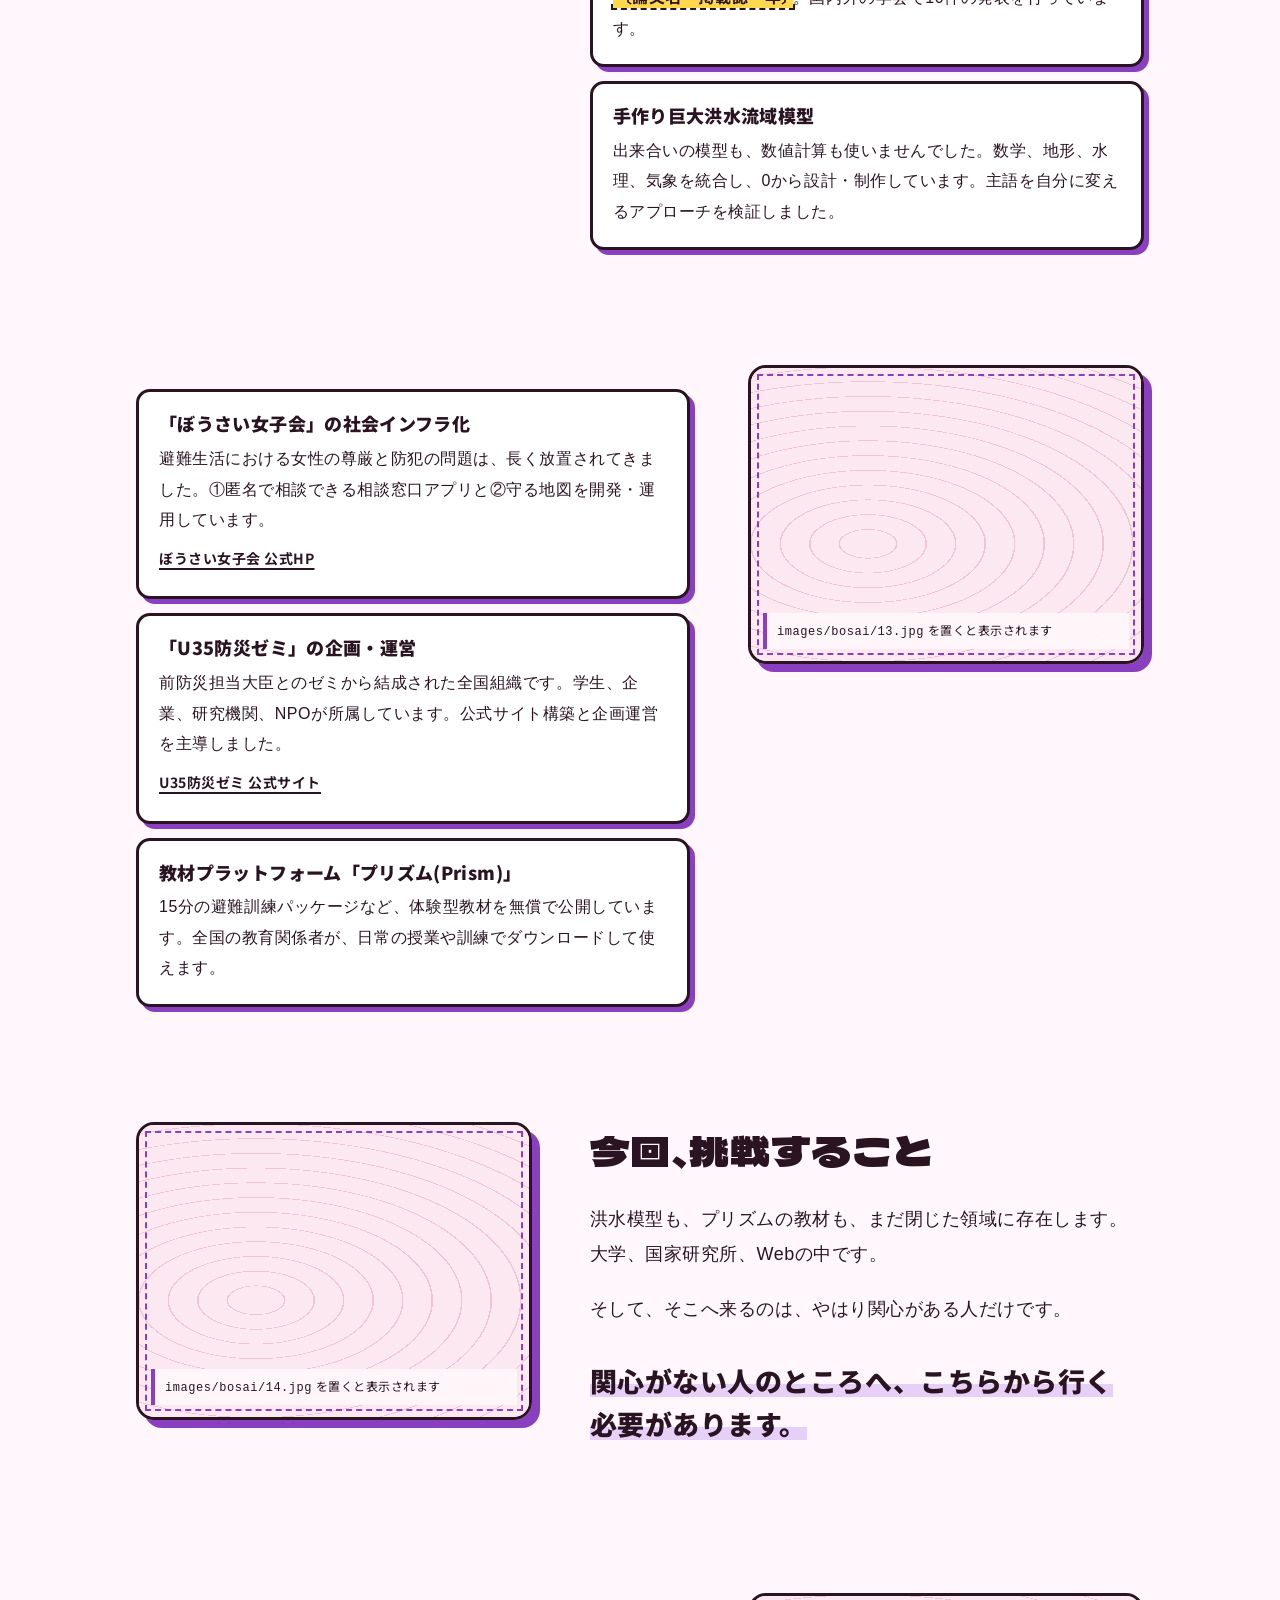
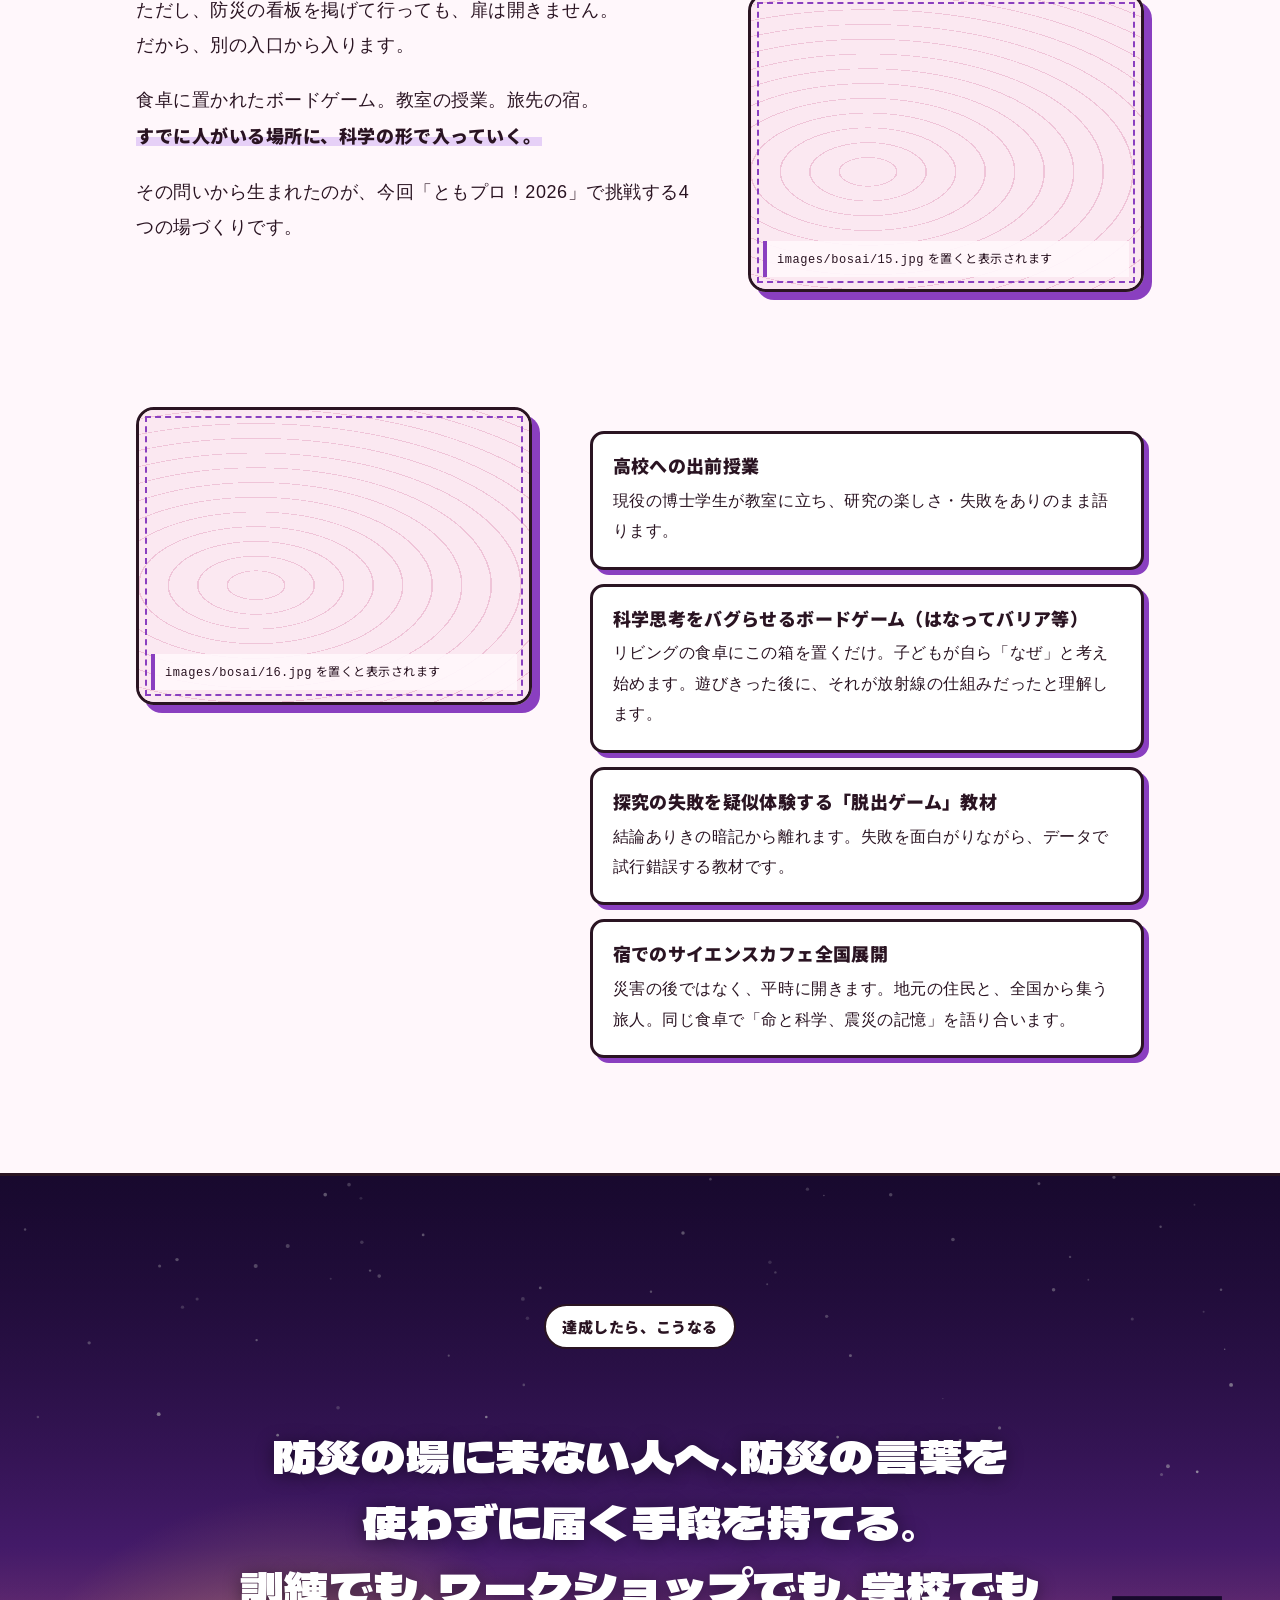
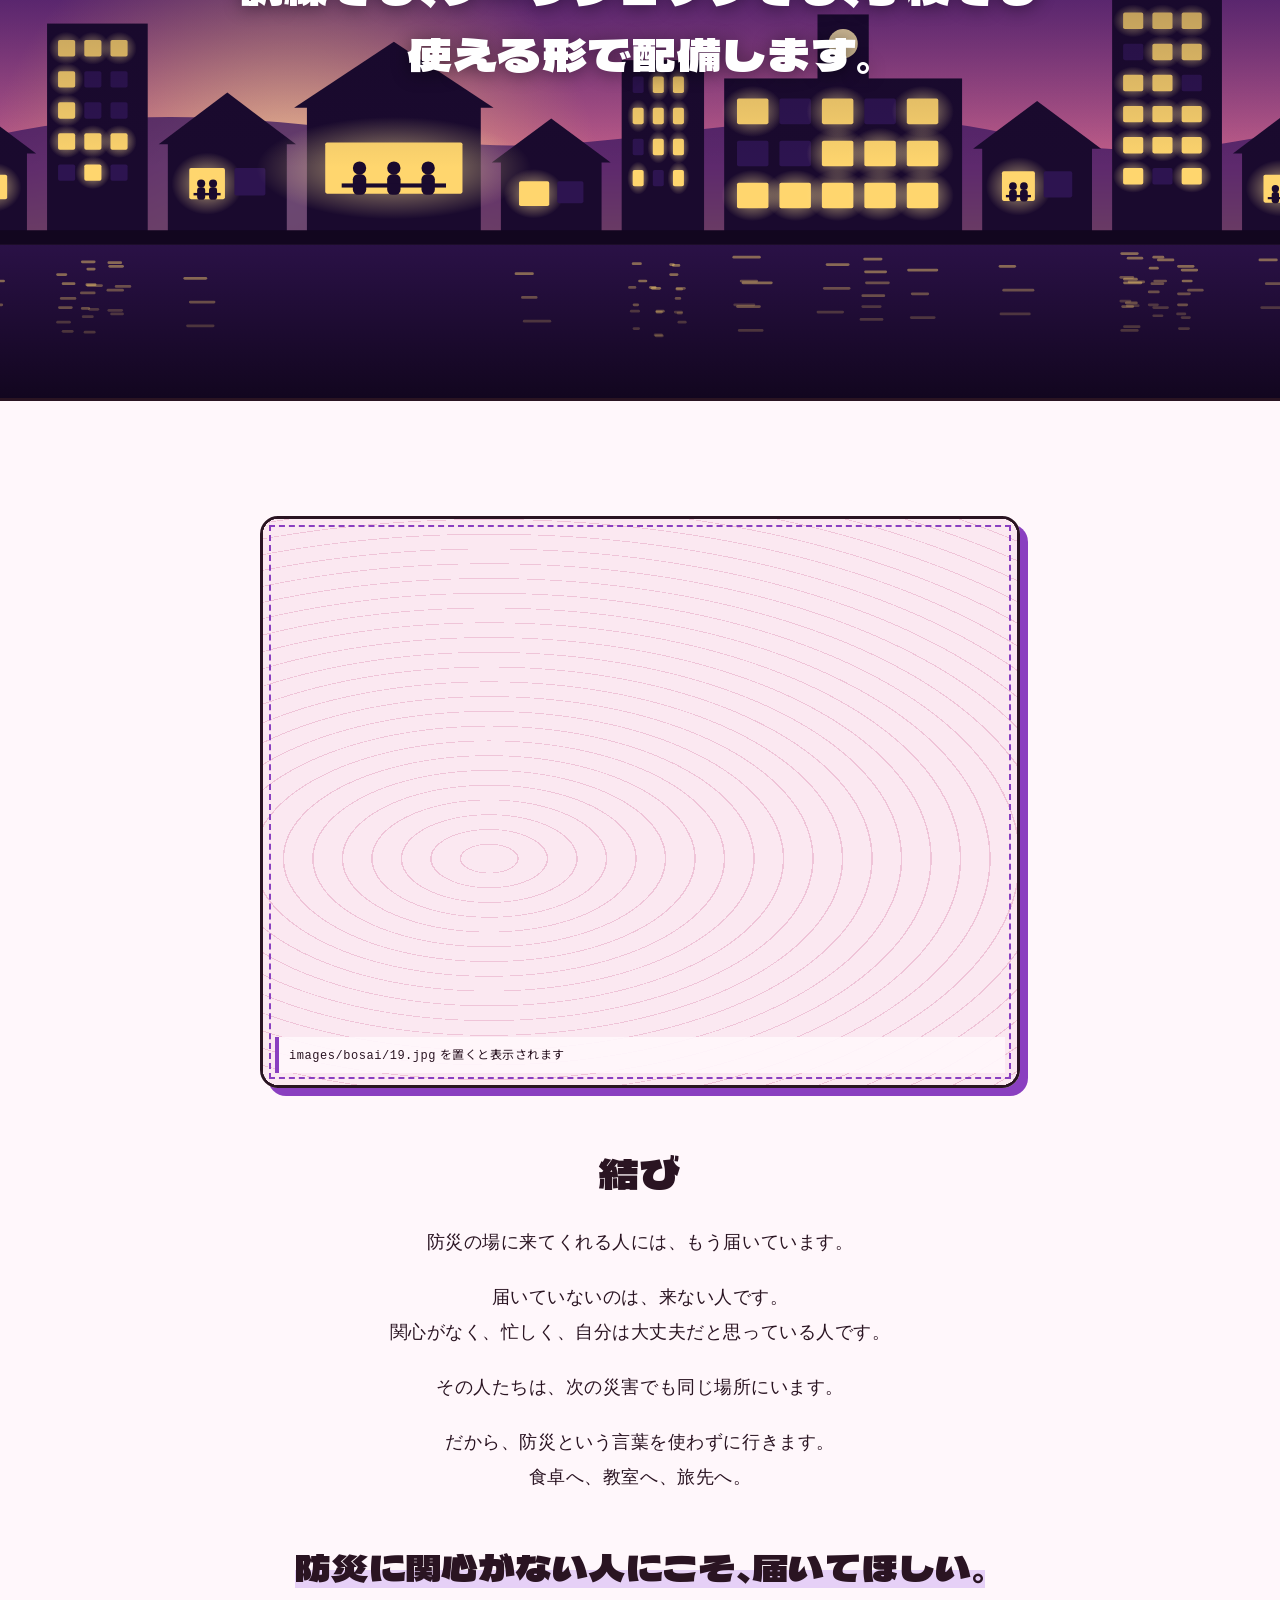
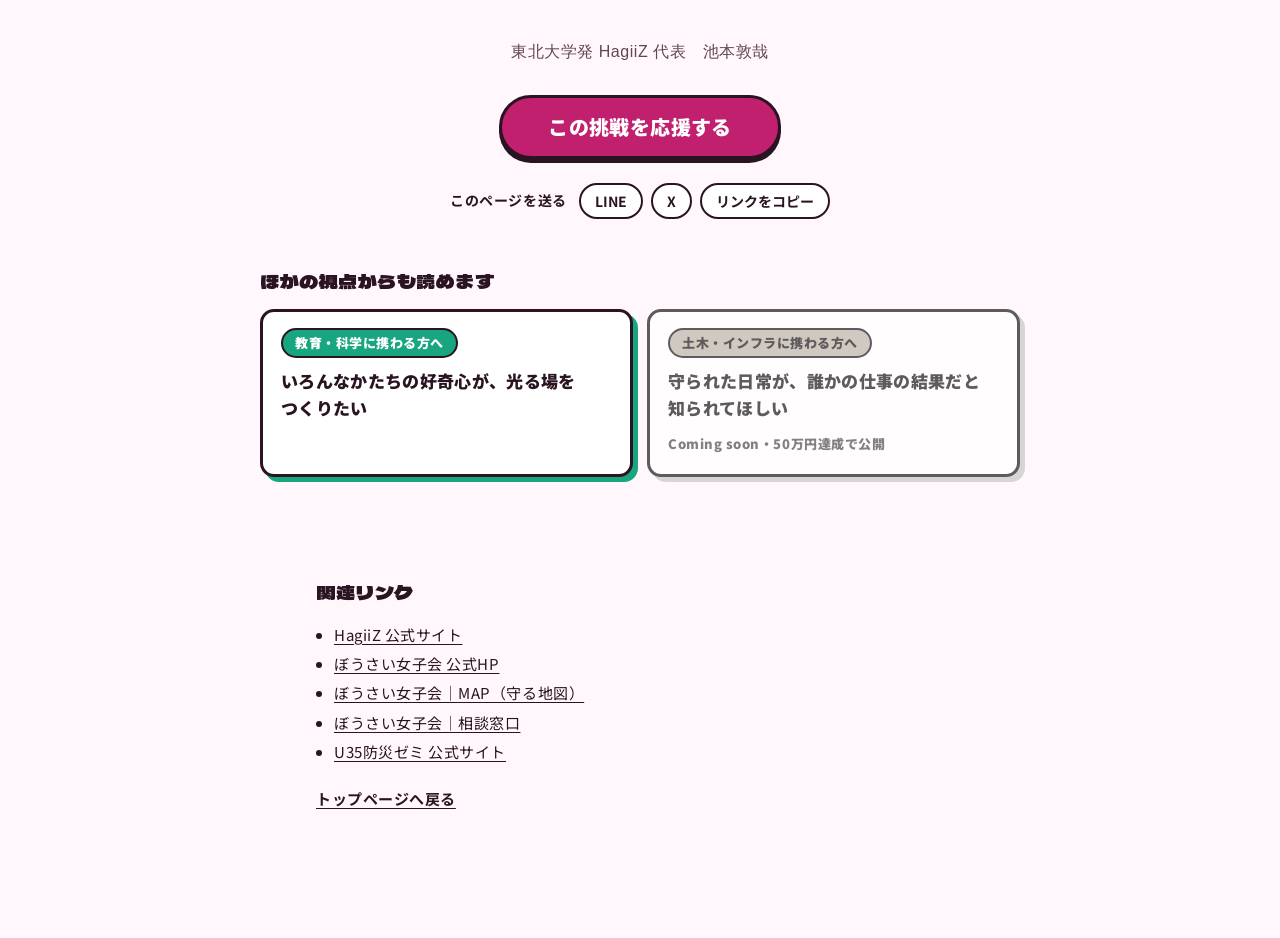
==== commit ed0ff4a4: "Add files via upload" ====
--- a/bosai.html
+++ b/bosai.html
@@ -17,13 +17,14 @@
 <link rel="icon" href="data:image/svg+xml,<svg xmlns='http://www.w3.org/2000/svg' viewBox='0 0 100 100'><text y='.9em' font-size='90'>🌊</text></svg>">
 <link rel="preconnect" href="https://fonts.googleapis.com">
 <link rel="preconnect" href="https://fonts.gstatic.com" crossorigin>
-<link href="https://fonts.googleapis.com/css2?family=Dela+Gothic+One&family=Noto+Sans+JP:wght@500;700;900&family=Zen+Kurenaido&display=swap" rel="stylesheet">
+<link href="https://fonts.googleapis.com/css2?family=Dela+Gothic+One&family=Noto+Sans+JP:wght@500;700;900&display=swap" rel="stylesheet">
 <link rel="stylesheet" href="assets/css/style.css">
 </head>
 <body class="story" data-layer="bosai">
 
 <header class="bar">
   <a class="logo" href="index.html">HagiiZ</a>
+  <a class="about-btn" data-about href="https://www.hagiiz.com/" target="_blank" rel="noopener">HagiiZについて</a>
   <span class="bar-left" aria-live="off"></span>
   <button class="fast-toggle" type="button" aria-pressed="false">⚡ 倍速</button>
   <a class="btn btn--support btn--sm" data-support="header" href="support.html">応援する</a>
